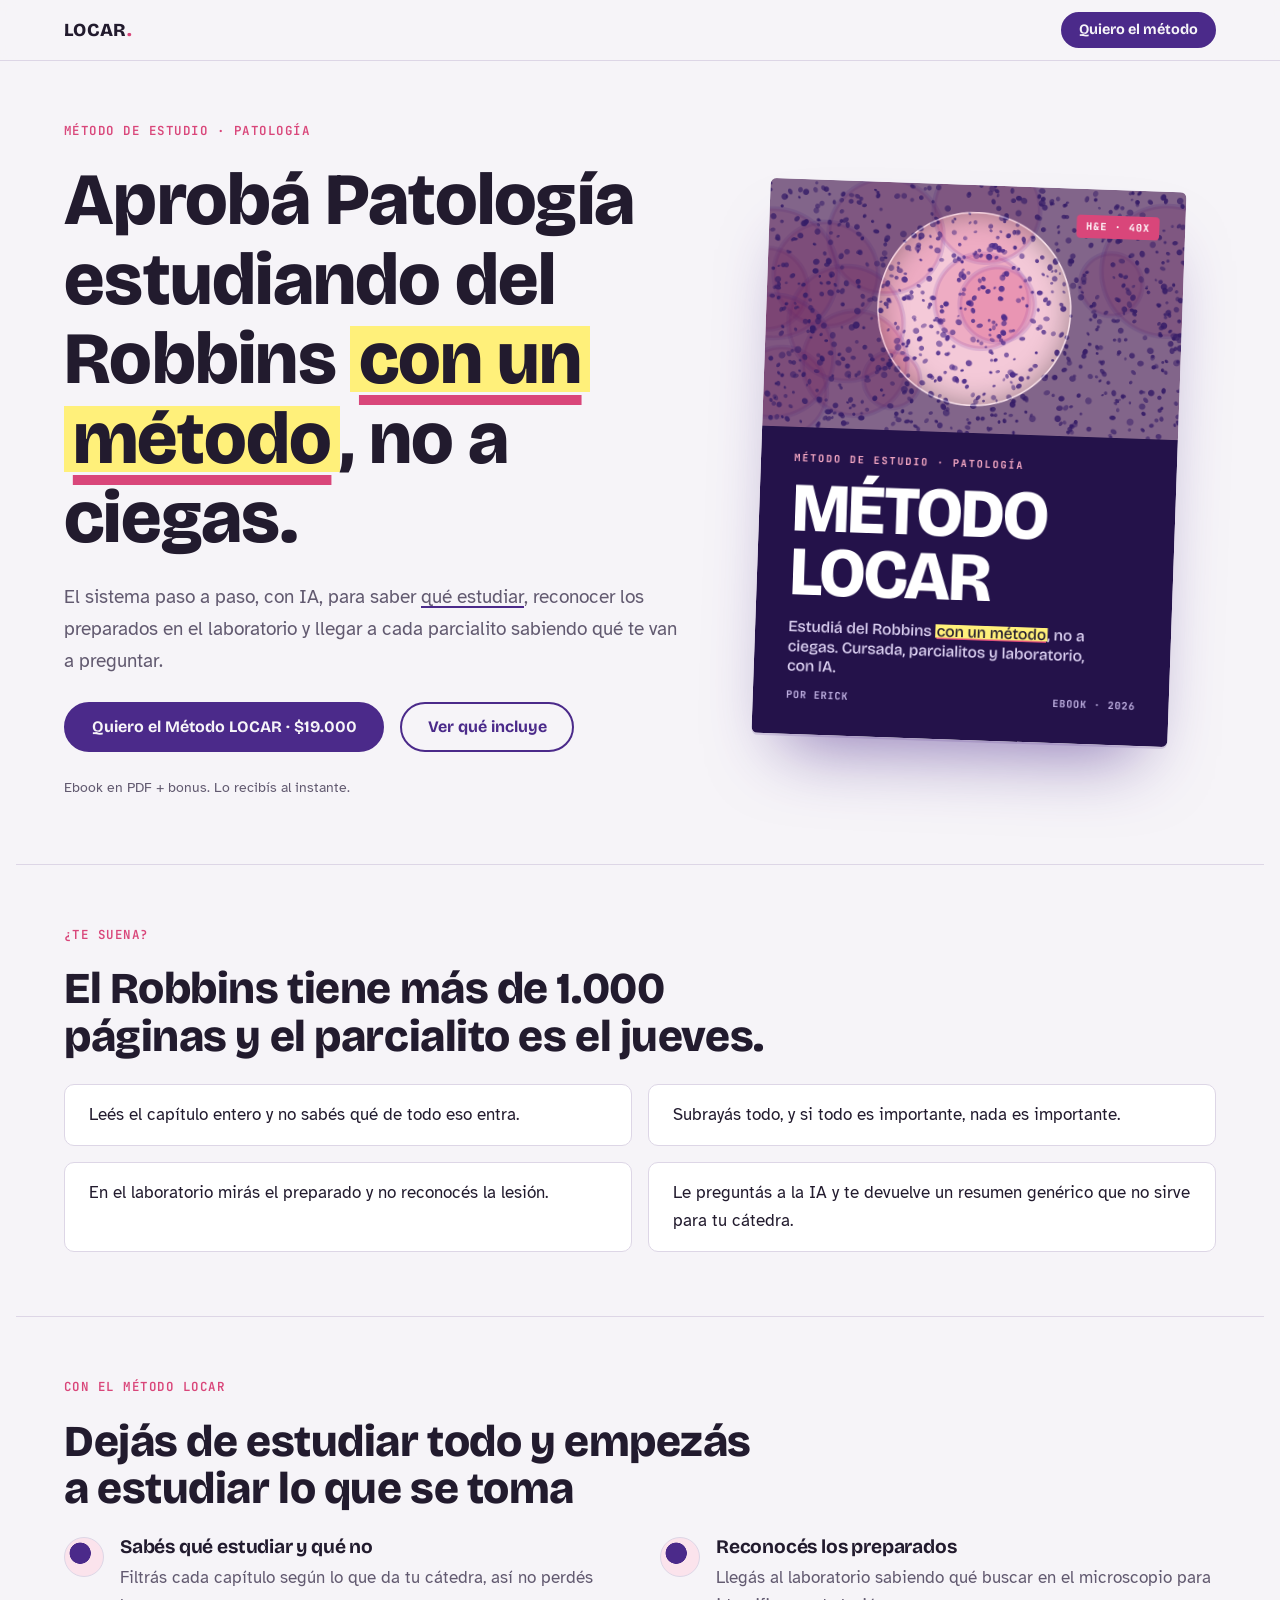
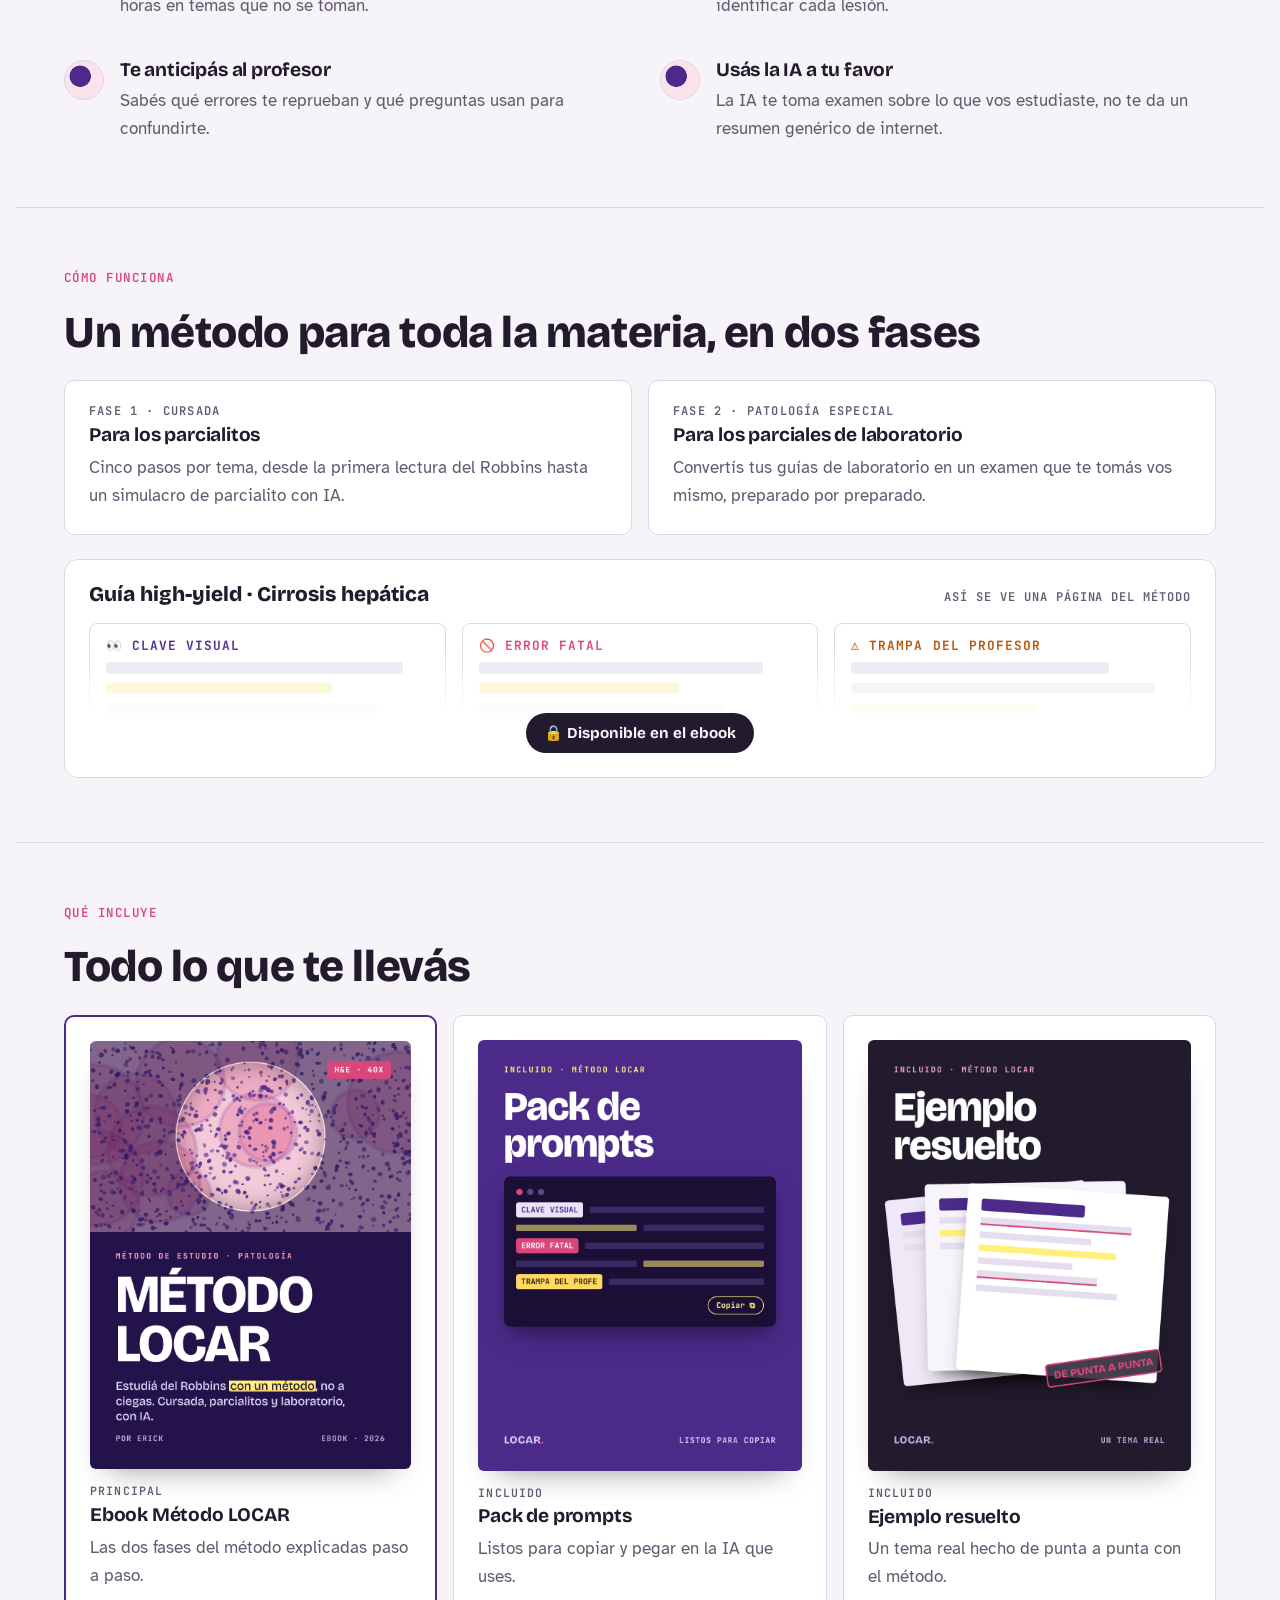
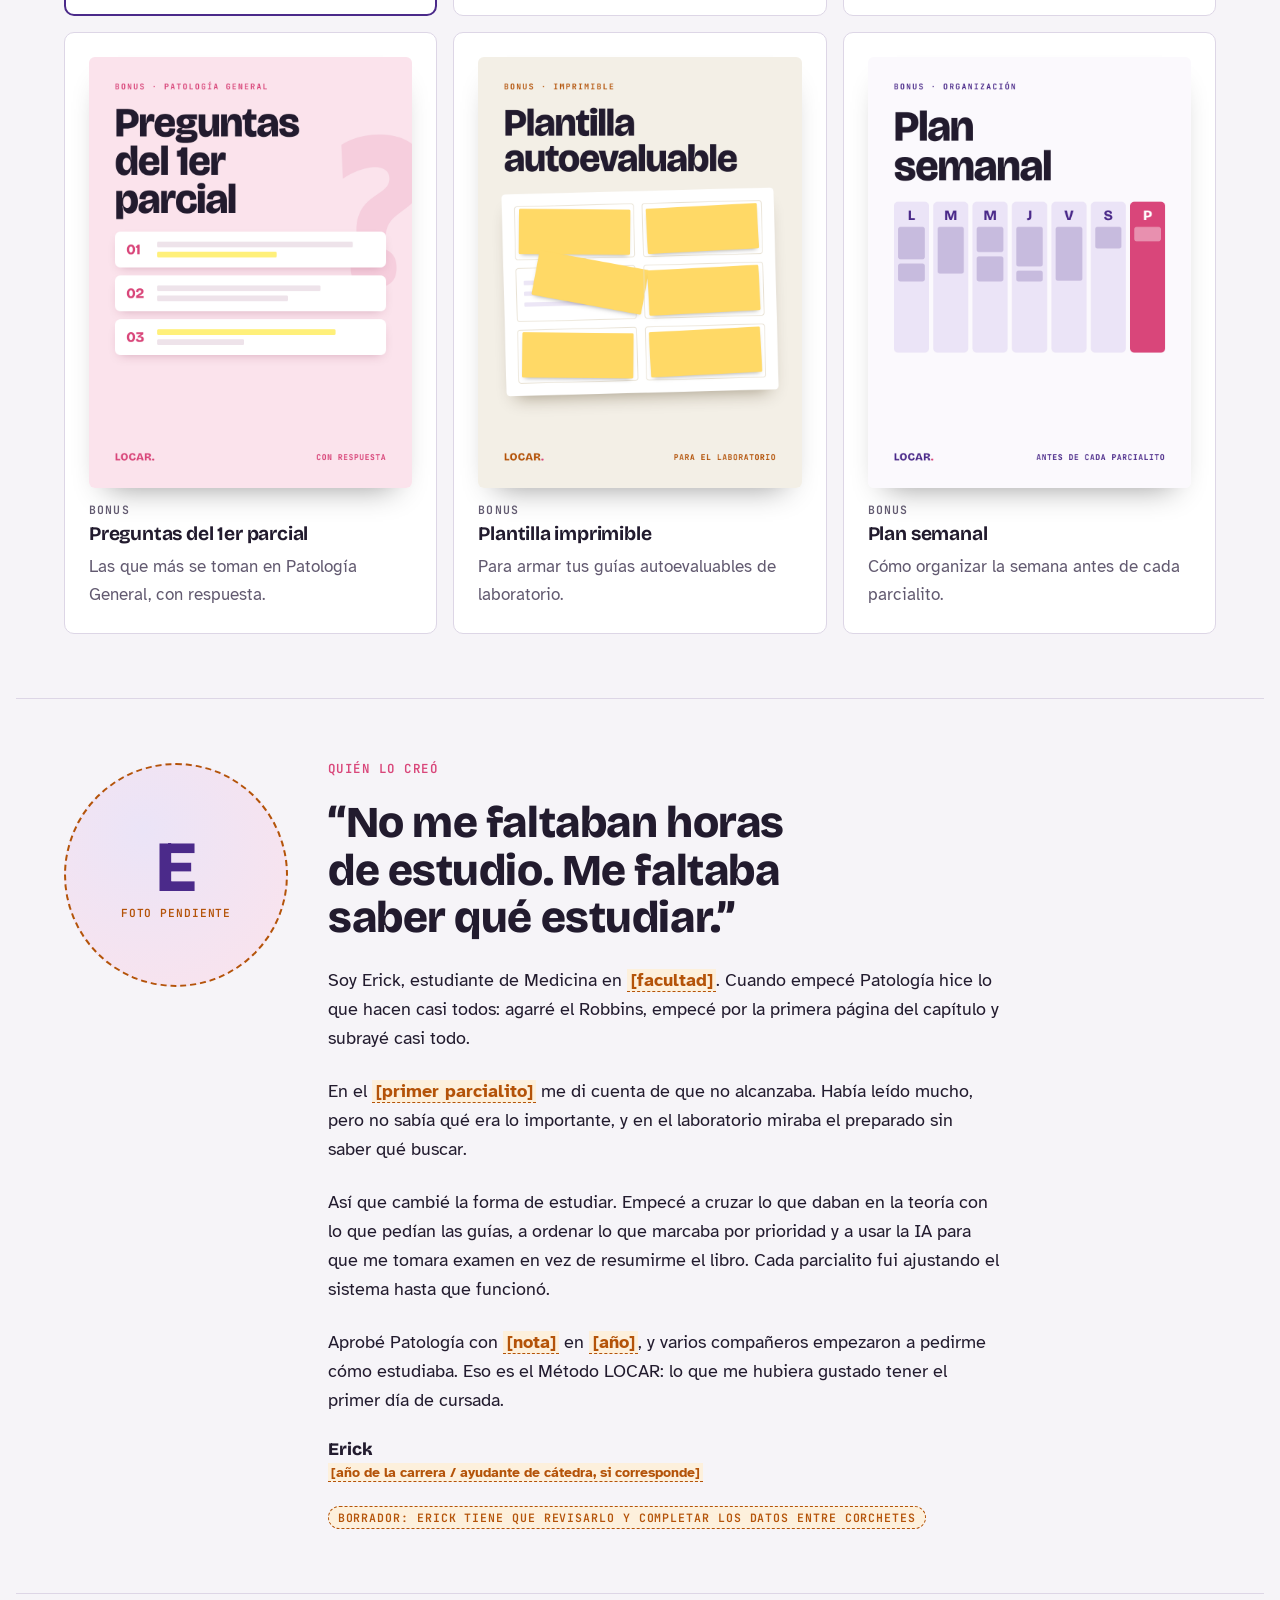
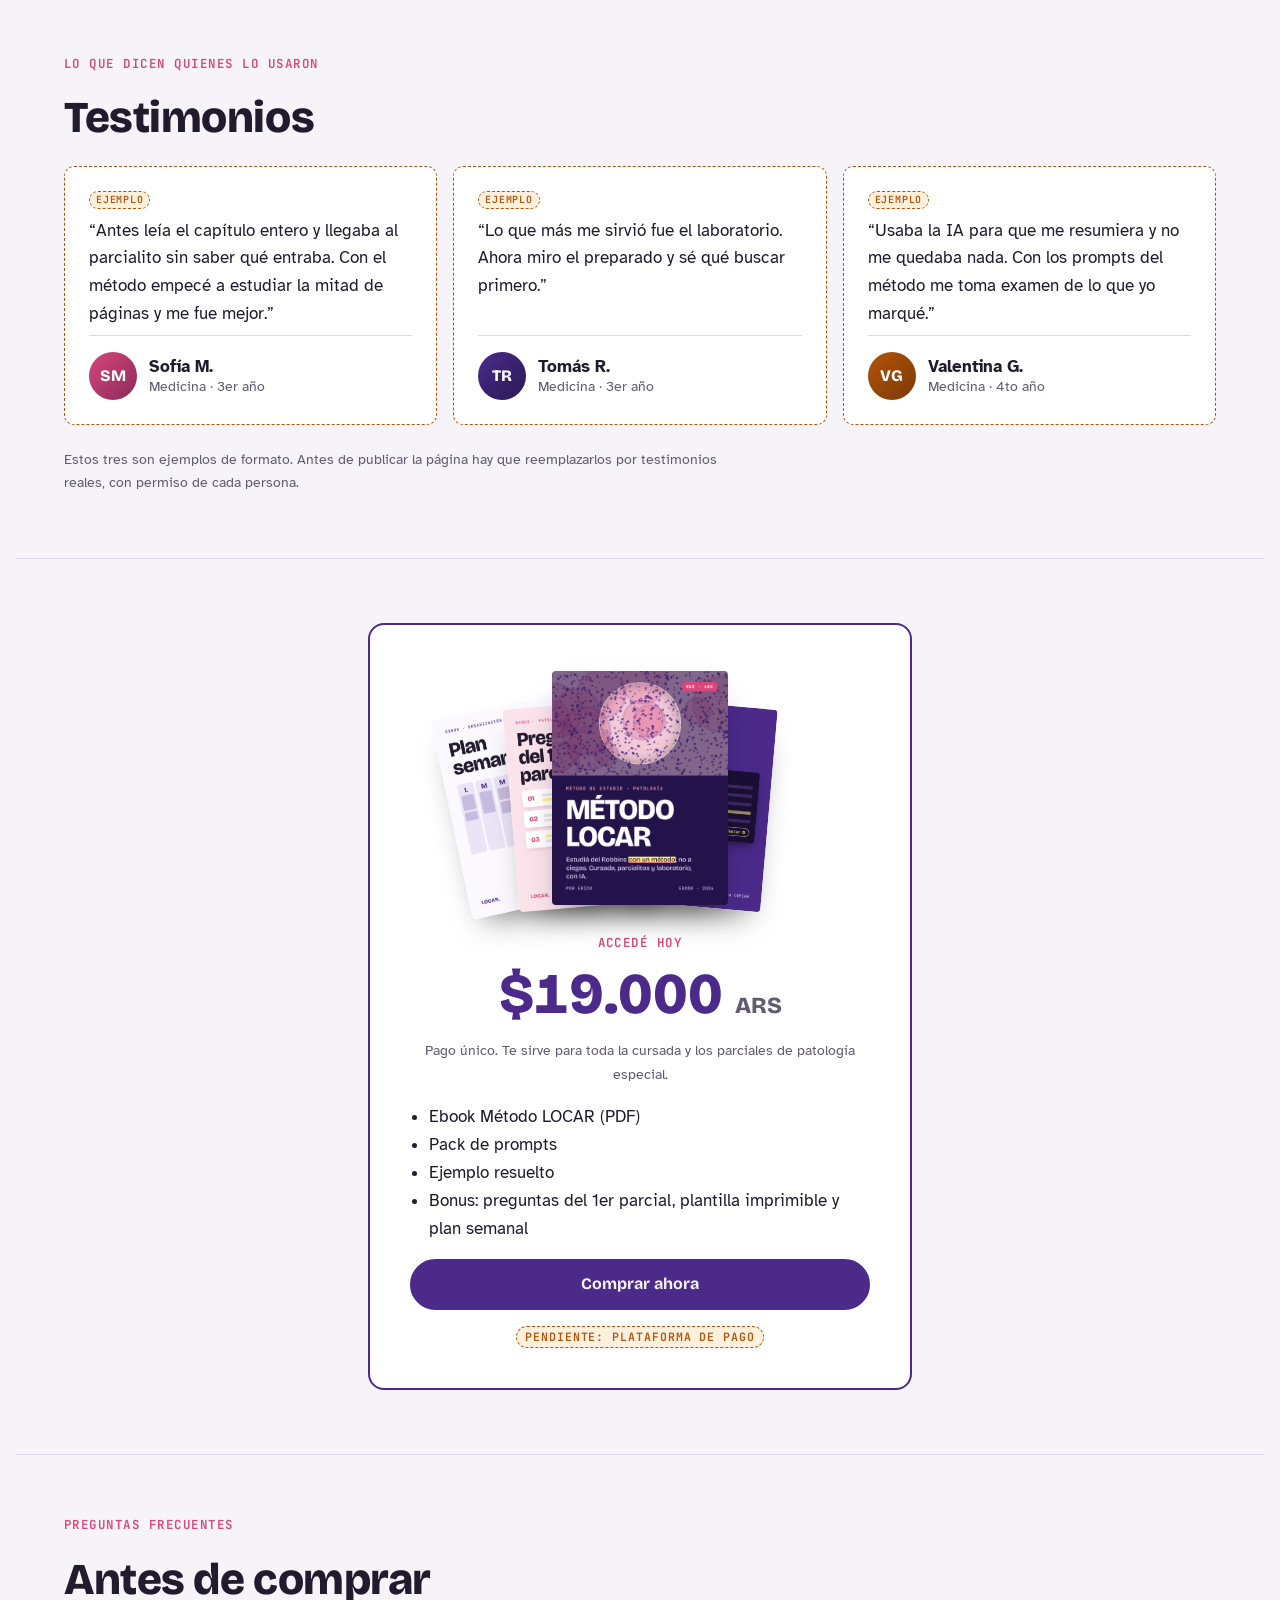
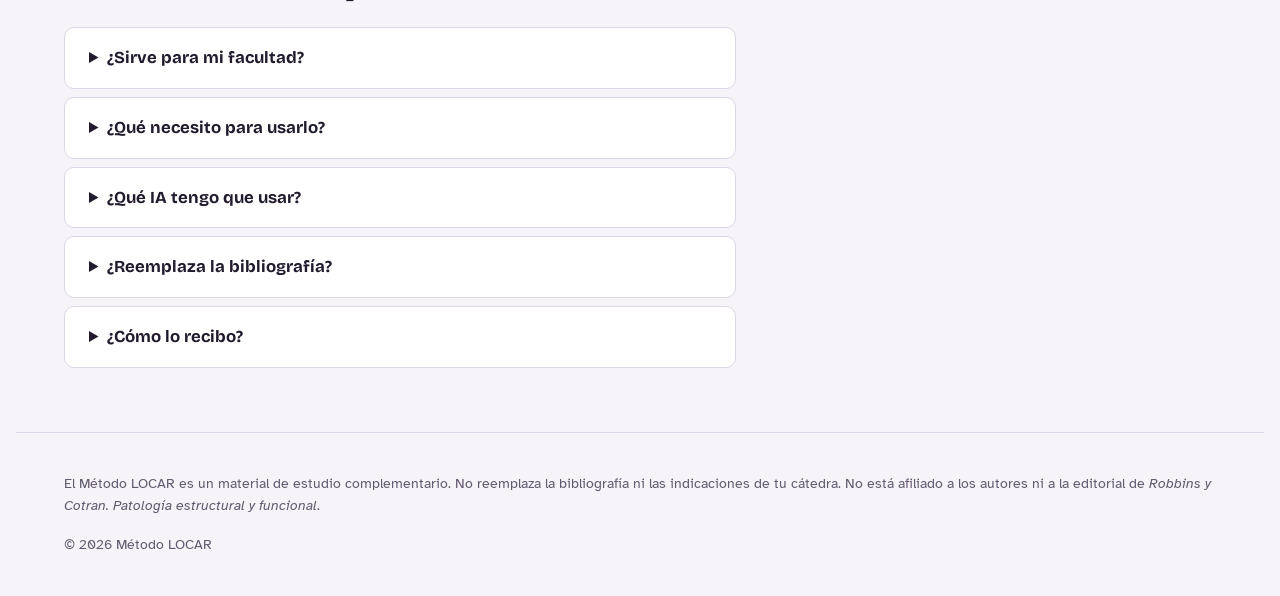
==== landing-portadas-claude.html @ cfbc5316 "Versión B de la landing con las portadas generadas en HTML Co-Authored-By: Claude Opus 5.5 <noreply@" ====
<!doctype html>
<html lang="es">
<head>
<meta charset="utf-8">
<meta name="viewport" content="width=device-width, initial-scale=1, viewport-fit=cover">
<title>Método LOCAR · Versión B</title>
<meta name="description" content="Método de estudio para Patología con el Robbins y la IA: sabé qué estudiar, reconocé los preparados y llegá al parcialito habiéndote evaluado.">
<link rel="preconnect" href="https://fonts.googleapis.com">
<link rel="preconnect" href="https://fonts.gstatic.com" crossorigin>
<link rel="stylesheet" href="https://fonts.googleapis.com/css2?family=Bricolage+Grotesque:opsz,wght@12..96,500;12..96,700;12..96,800&family=Atkinson+Hyperlegible:ital,wght@0,400;0,700;1,400&family=JetBrains+Mono:wght@400;600&display=swap">
<style>
/* Layout: landing de venta en una columna, con un "preparado" como portada y una vista previa bloqueada del contenido. */
:root {
  --bg: #f6f4f8;          /* vidrio del portaobjetos */
  --surface: #ffffff;
  --ink: #221b2e;
  --muted: #625a70;
  --line: #ddd6e6;
  --hema: #4b2a8a;        /* hematoxilina: acento principal */
  --hema-soft: #ebe4f7;
  --eosin: #d9467a;       /* eosina: alertas y etiquetas */
  --eosin-soft: #fbe3ec;
  --mark: #fff07a;        /* resaltador */
  --mark-ink: #221b2e;
  --skel: #e7e1ee;
  --pending: #b45309;
  --pending-soft: #fdf0dc;

  --f-display: "Bricolage Grotesque", "Segoe UI", system-ui, sans-serif;
  --f-body: "Atkinson Hyperlegible", "Segoe UI", system-ui, sans-serif;
  --f-mono: "JetBrains Mono", ui-monospace, "SFMono-Regular", Menlo, monospace;

  --s-1: .5rem; --s-2: 1rem; --s-3: 1.5rem; --s-4: 2.5rem; --s-5: 4rem;
  --r: 10px;
  --w: 72rem;
  --read: 42rem;
}
@media (prefers-color-scheme: dark) {
  :root:not([data-theme="light"]) {
    --bg: #15111c; --surface: #1e1828; --ink: #efeaf6; --muted: #aaa1b8; --line: #352c44;
    --hema: #b9a0f0; --hema-soft: #2b2140; --eosin: #f17aa3; --eosin-soft: #3a1c2a;
    --mark: #e8d64a; --mark-ink: #1a1522; --skel: #2f2740;
    --pending: #f5b056; --pending-soft: #33240f;
    color-scheme: dark;
  }
}
:root[data-theme="dark"] {
  --bg: #15111c; --surface: #1e1828; --ink: #efeaf6; --muted: #aaa1b8; --line: #352c44;
  --hema: #b9a0f0; --hema-soft: #2b2140; --eosin: #f17aa3; --eosin-soft: #3a1c2a;
  --mark: #e8d64a; --mark-ink: #1a1522; --skel: #2f2740;
  --pending: #f5b056; --pending-soft: #33240f;
  color-scheme: dark;
}

* { box-sizing: border-box; }
html { scroll-behavior: smooth; }
@media (prefers-reduced-motion: reduce) { html { scroll-behavior: auto; } *, *::before, *::after { transition: none !important; } }
body {
  margin: 0; background: var(--bg); color: var(--ink);
  font: 400 1.0625rem/1.65 var(--f-body);
  padding-inline: 16px;
}
img { max-width: 100%; }
a { color: var(--hema); }
:focus-visible { outline: 3px solid var(--eosin); outline-offset: 3px; border-radius: 4px; }
.wrap { max-width: var(--w); margin-inline: auto; }
.read { max-width: var(--read); }

h1, h2, h3 { font-family: var(--f-display); line-height: 1.08; text-wrap: balance; margin: 0; letter-spacing: -.01em; }
h1 { font-size: clamp(2.4rem, 6.5vw, 4.6rem); font-weight: 800; }
h2 { font-size: clamp(1.8rem, 4vw, 2.75rem); font-weight: 800; }
h3 { font-size: 1.2rem; font-weight: 700; }
p { margin: 0; }
.eyebrow { font: 600 .78rem/1 var(--f-mono); text-transform: uppercase; letter-spacing: .12em; color: var(--eosin); }
.lead { font-size: 1.2rem; color: var(--muted); }
.stack { display: flex; flex-direction: column; gap: var(--s-2); }
.stack-lg { display: flex; flex-direction: column; gap: var(--s-3); }

/* Resaltador y subrayado: el gesto del método, usado solo en titulares */
.sub { text-decoration: underline; text-decoration-color: var(--hema); text-decoration-thickness: .12em; text-underline-offset: .18em; }
.max { background: linear-gradient(transparent 12%, var(--mark) 12%, var(--mark) 88%, transparent 88%); color: var(--mark-ink); padding-inline: .12em; text-decoration: underline; text-decoration-color: var(--eosin); text-decoration-thickness: .14em; text-underline-offset: .16em; box-decoration-break: clone; -webkit-box-decoration-break: clone; }

/* Pendientes: lo que todavía hay que definir */
.pend { display: inline-flex; align-items: center; gap: .4em; font: 600 .72rem/1.2 var(--f-mono); text-transform: uppercase; letter-spacing: .08em; color: var(--pending); background: var(--pending-soft); border: 1px dashed var(--pending); border-radius: 999px; padding: .3em .75em; align-self: flex-start; }
.pend-box { border: 2px dashed var(--pending); background: var(--pending-soft); border-radius: var(--r); padding: var(--s-3); }

/* Nav */
.nav { position: sticky; top: env(safe-area-inset-top, 0px); z-index: 10; background: color-mix(in srgb, var(--bg) 88%, transparent); backdrop-filter: blur(8px); border-bottom: 1px solid var(--line); margin-inline: -16px; padding: .75rem 16px; }
.nav .wrap { display: flex; align-items: center; justify-content: space-between; gap: var(--s-2); }
.brand { font: 800 1.15rem/1 var(--f-display); text-decoration: none; color: var(--ink); letter-spacing: .02em; }
.brand span { color: var(--eosin); }
.btn { display: inline-flex; align-items: center; justify-content: center; gap: .5em; font: 700 1rem/1 var(--f-display); text-decoration: none; border-radius: 999px; padding: .95em 1.6em; border: 2px solid var(--hema); background: var(--hema); color: var(--bg); cursor: pointer; transition: transform .15s ease; }
.btn:hover { transform: translateY(-2px); }
.btn.ghost { background: transparent; color: var(--hema); }
.btn.sm { padding: .6em 1.1em; font-size: .9rem; }

section { padding-block: var(--s-5); }
section + section { border-top: 1px solid var(--line); }

/* Hero */
.hero-grid { display: grid; grid-template-columns: 1.25fr 1fr; gap: var(--s-4); align-items: center; }
.hero-grid > * { min-width: 0; }
.ctas { display: flex; flex-wrap: wrap; gap: var(--s-2); align-items: center; }
.note { font-size: .9rem; color: var(--muted); }

/* Dolor */
.pains { display: grid; grid-template-columns: repeat(2, 1fr); gap: var(--s-2); padding: 0; margin: 0; }
.pains li { list-style: none; background: var(--surface); border: 1px solid var(--line); border-radius: var(--r); padding: var(--s-2) var(--s-3); }

/* Resultados */
.wins { display: grid; grid-template-columns: repeat(2, 1fr); gap: var(--s-4) var(--s-4); padding: 0; margin: 0; }
.wins li { list-style: none; display: grid; grid-template-columns: 2.5rem 1fr; gap: var(--s-2); }
.wins li > div { min-width: 0; display: flex; flex-direction: column; gap: .4rem; }
.wins .dot { width: 2.5rem; height: 2.5rem; border-radius: 50%; background: radial-gradient(circle at 40% 40%, var(--hema) 0 32%, var(--eosin-soft) 34%); border: 1px solid var(--line); }
.wins p { color: var(--muted); }

/* Fases */
.phases { display: grid; grid-template-columns: 1fr 1fr; gap: var(--s-2); }
.phase { background: var(--surface); border: 1px solid var(--line); border-radius: var(--r); padding: var(--s-3); display: flex; flex-direction: column; gap: var(--s-1); min-width: 0; }
.phase .k { font: 600 .75rem/1 var(--f-mono); text-transform: uppercase; letter-spacing: .1em; color: var(--muted); }
.phase p { color: var(--muted); }

/* Vista previa bloqueada */
.preview { position: relative; background: var(--surface); border: 1px solid var(--line); border-radius: 14px; padding: var(--s-3); display: grid; gap: var(--s-2); overflow: hidden; }
.preview-head { display: flex; justify-content: space-between; align-items: baseline; gap: var(--s-2); flex-wrap: wrap; }
.preview-head b { font: 800 1.3rem/1.1 var(--f-display); }
.preview-head small { font: 600 .75rem/1 var(--f-mono); color: var(--muted); text-transform: uppercase; letter-spacing: .08em; }
.cols { display: grid; grid-template-columns: repeat(3, 1fr); gap: var(--s-2); }
.col { border: 1px solid var(--line); border-radius: 8px; padding: var(--s-2); display: flex; flex-direction: column; gap: .6rem; min-width: 0; }
.col .ico { font: 700 .8rem/1 var(--f-mono); text-transform: uppercase; letter-spacing: .08em; }
.col.v .ico { color: var(--hema); }
.col.f .ico { color: var(--eosin); }
.col.t .ico { color: var(--pending); }
.bar { height: .7rem; border-radius: 4px; background: var(--skel); }
.bar.hl { background: color-mix(in srgb, var(--mark) 70%, var(--skel)); }
.lock { position: absolute; inset: auto 0 0 0; height: 62%; background: linear-gradient(transparent, var(--surface) 55%); display: flex; align-items: flex-end; justify-content: center; padding: var(--s-3); }
.lock span { font: 700 .95rem/1.2 var(--f-display); background: var(--ink); color: var(--bg); border-radius: 999px; padding: .7em 1.2em; }

/* Incluye */
.incl { display: grid; grid-template-columns: repeat(3, 1fr); gap: var(--s-2); padding: 0; margin: 0; }
.incl li { list-style: none; background: var(--surface); border: 1px solid var(--line); border-radius: var(--r); padding: var(--s-3); display: flex; flex-direction: column; gap: var(--s-1); }
.incl .tipo { font: 600 .72rem/1 var(--f-mono); text-transform: uppercase; letter-spacing: .1em; color: var(--muted); }
.incl .core { border: 2px solid var(--hema); }
.incl p { color: var(--muted); }

/* Portadas */
.hero-cover { width: 100%; max-width: 26rem; height: auto; justify-self: center; border-radius: 6px; box-shadow: 0 40px 70px -30px color-mix(in srgb, var(--hema) 60%, transparent), 0 2px 0 var(--line); transform: rotate(2deg); }
.thumb { width: 100%; height: auto; aspect-ratio: 3 / 4; object-fit: cover; object-position: top; object-fit: cover; border-radius: 6px; box-shadow: 0 16px 30px -18px rgba(0,0,0,.45); margin-bottom: var(--s-1); }
.bundle { position: relative; height: 15rem; max-width: 100%; margin-bottom: var(--s-2); }
.bundle img { position: absolute; left: 50%; bottom: 0; width: 9.5rem; height: auto; aspect-ratio: 3 / 4; object-fit: cover; object-position: top; border-radius: 4px; box-shadow: 0 18px 30px -14px rgba(0,0,0,.5); }
.bundle img:nth-child(1) { transform: translateX(-125%) rotate(-12deg); }
.bundle img:nth-child(2) { transform: translateX(-85%) rotate(-5deg); }
.bundle img:nth-child(3) { transform: translateX(-15%) rotate(5deg); }
.bundle img:nth-child(4) { transform: translateX(-50%) rotate(0deg); width: 11rem; z-index: 1; }

/* Historia del autor */
.story { display: grid; grid-template-columns: 14rem 1fr; gap: var(--s-4); align-items: start; }
.story > * { min-width: 0; }
.avatar { aspect-ratio: 1; max-width: 100%; border-radius: 50%; background: radial-gradient(circle at 35% 30%, var(--hema-soft), var(--eosin-soft)); border: 2px dashed var(--pending); display: flex; flex-direction: column; align-items: center; justify-content: center; gap: .3rem; }
.avatar span { font: 800 4.5rem/1 var(--f-display); color: var(--hema); }
.avatar small { font: 600 .7rem/1 var(--f-mono); text-transform: uppercase; letter-spacing: .08em; color: var(--pending); }
.story p { font-size: 1.1rem; }
.sign { font: 800 1.4rem/1.2 var(--f-display); display: flex; flex-direction: column; gap: .2rem; }
.sign small { font: 400 .9rem/1.3 var(--f-body); color: var(--muted); }
.fill { background: var(--pending-soft); color: var(--pending); border-bottom: 1px dashed var(--pending); padding-inline: .2em; font-weight: 700; }
.quotes { display: grid; grid-template-columns: repeat(3, 1fr); gap: var(--s-2); }
.quote { margin: 0; }
.quote blockquote { margin: 0; font-size: 1.05rem; }
.quote figcaption { display: flex; align-items: center; gap: .75rem; margin-top: auto; padding-top: var(--s-2); border-top: 1px solid var(--line); }
.quote figcaption > span:last-child { display: flex; flex-direction: column; line-height: 1.3; }
.quote figcaption small { color: var(--muted); }
.av { flex: none; width: 3rem; height: 3rem; border-radius: 50%; display: grid; place-items: center; font: 800 1rem/1 var(--f-display); color: #fff; letter-spacing: .03em; }
.av-a { background: linear-gradient(135deg, #d9467a, #8a2a5c); }
.av-b { background: linear-gradient(135deg, #4b2a8a, #2a1a55); }
.av-c { background: linear-gradient(135deg, #b45309, #7a3a08); }
.quotes .pend { font-size: .62rem; padding: .2em .6em; }

/* Precio */
.duo { display: grid; grid-template-columns: 1fr 1fr; gap: var(--s-4); align-items: start; }
.duo > * { min-width: 0; }
.quote { background: var(--surface); border: 1px dashed var(--pending); border-radius: var(--r); padding: var(--s-3); display: flex; flex-direction: column; gap: var(--s-1); }
.quote p { font-style: italic; }
.quote small { color: var(--muted); }
.price { overflow: hidden; background: var(--surface); border: 2px solid var(--hema); border-radius: 16px; padding: var(--s-4); display: grid; gap: var(--s-2); max-width: 34rem; margin-inline: auto; text-align: center; }
.price .amt { font: 800 clamp(2.6rem, 8vw, 3.6rem)/1 var(--f-display); color: var(--hema); font-variant-numeric: tabular-nums; }
.price .amt small { font-size: .4em; color: var(--muted); }
.price ul { text-align: left; margin: 0; padding-left: 1.2rem; }
.price .pend { justify-self: center; align-self: center; }

details { background: var(--surface); border: 1px solid var(--line); border-radius: var(--r); padding: var(--s-2) var(--s-3); }
details + details { margin-top: var(--s-1); }
summary { cursor: pointer; font-weight: 700; font-family: var(--f-display); font-size: 1.05rem; }
details[open] summary { margin-bottom: var(--s-1); }

.disclaimer { font-size: .85rem; color: var(--muted); }
footer { padding-block: var(--s-4); color: var(--muted); font-size: .85rem; border-top: 1px solid var(--line); }

@media (max-width: 860px) {
  .hero-grid, .duo, .phases { grid-template-columns: 1fr; }
  .hero-cover { max-width: 20rem; }
  .incl, .cols, .quotes { grid-template-columns: 1fr; }
  .story { grid-template-columns: 1fr; }
  .avatar { width: 9rem; }
}
@media (max-width: 560px) {
  .pains, .wins { grid-template-columns: 1fr; }
  .nav .btn { display: none; }
  .bundle { height: 11rem; }
  .bundle img { width: 6.5rem; }
  .bundle img:nth-child(4) { width: 7.5rem; }
}
</style>
</head>
<body>

<nav class="nav" aria-label="Principal">
  <div class="wrap">
    <a class="brand" href="#top">LOCAR<span>.</span></a>
    <a class="btn sm" href="#comprar">Quiero el método</a>
  </div>
</nav>

<main id="top">

<!-- HERO -->
<section>
  <div class="wrap hero-grid">
    <div class="stack-lg">
      <span class="eyebrow">Método de estudio · Patología</span>
      <h1>Aprobá Patología estudiando del Robbins <span class="max">con un método</span>, no a ciegas.</h1>
      <p class="lead">El sistema paso a paso, con IA, para saber <span class="sub">qué estudiar</span>, reconocer los preparados en el laboratorio y llegar a cada parcialito sabiendo qué te van a preguntar.</p>
      <div class="ctas">
        <a class="btn" href="#comprar">Quiero el Método LOCAR · $19.000</a>
        <a class="btn ghost" href="#incluye">Ver qué incluye</a>
      </div>
      <p class="note">Ebook en PDF + bonus. Lo recibís al instante.</p>
    </div>
    <img class="hero-cover" src="assets/img/ebook.png" width="900" height="1200" alt="Portada del ebook Método LOCAR">
  </div>
</section>

<!-- DOLOR -->
<section>
  <div class="wrap stack-lg">
    <span class="eyebrow">¿Te suena?</span>
    <h2>El Robbins tiene más de 1.000 páginas y el parcialito es el jueves.</h2>
    <ul class="pains">
      <li>Leés el capítulo entero y no sabés qué de todo eso entra.</li>
      <li>Subrayás todo, y si todo es importante, nada es importante.</li>
      <li>En el laboratorio mirás el preparado y no reconocés la lesión.</li>
      <li>Le preguntás a la IA y te devuelve un resumen genérico que no sirve para tu cátedra.</li>
    </ul>
  </div>
</section>

<!-- RESULTADOS -->
<section>
  <div class="wrap stack-lg">
    <span class="eyebrow">Con el Método LOCAR</span>
    <h2>Dejás de estudiar todo y empezás a estudiar lo que se toma</h2>
    <ul class="wins">
      <li><span class="dot" aria-hidden="true"></span><div><h3>Sabés qué estudiar y qué no</h3><p>Filtrás cada capítulo según lo que da tu cátedra, así no perdés horas en temas que no se toman.</p></div></li>
      <li><span class="dot" aria-hidden="true"></span><div><h3>Reconocés los preparados</h3><p>Llegás al laboratorio sabiendo qué buscar en el microscopio para identificar cada lesión.</p></div></li>
      <li><span class="dot" aria-hidden="true"></span><div><h3>Te anticipás al profesor</h3><p>Sabés qué errores te reprueban y qué preguntas usan para confundirte.</p></div></li>
      <li><span class="dot" aria-hidden="true"></span><div><h3>Usás la IA a tu favor</h3><p>La IA te toma examen sobre lo que vos estudiaste, no te da un resumen genérico de internet.</p></div></li>
    </ul>
  </div>
</section>

<!-- CÓMO FUNCIONA (alto nivel) -->
<section id="metodo">
  <div class="wrap stack-lg">
    <span class="eyebrow">Cómo funciona</span>
    <h2>Un método para toda la materia, en dos fases</h2>
    <div class="phases">
      <div class="phase">
        <span class="k">Fase 1 · Cursada</span>
        <h3>Para los parcialitos</h3>
        <p>Cinco pasos por tema, desde la primera lectura del Robbins hasta un simulacro de parcialito con IA.</p>
      </div>
      <div class="phase">
        <span class="k">Fase 2 · Patología especial</span>
        <h3>Para los parciales de laboratorio</h3>
        <p>Convertís tus guías de laboratorio en un examen que te tomás vos mismo, preparado por preparado.</p>
      </div>
    </div>

    <div class="preview" aria-label="Vista previa del contenido del ebook">
      <div class="preview-head">
        <b>Guía high-yield · Cirrosis hepática</b>
        <small>Así se ve una página del método</small>
      </div>
      <div class="cols">
        <div class="col v"><span class="ico">👀 Clave visual</span><div class="bar" style="width:92%"></div><div class="bar hl" style="width:70%"></div><div class="bar" style="width:84%"></div><div class="bar" style="width:55%"></div></div>
        <div class="col f"><span class="ico">🚫 Error fatal</span><div class="bar" style="width:88%"></div><div class="bar hl" style="width:62%"></div><div class="bar" style="width:76%"></div></div>
        <div class="col t"><span class="ico">⚠️ Trampa del profesor</span><div class="bar" style="width:80%"></div><div class="bar" style="width:94%"></div><div class="bar hl" style="width:58%"></div></div>
      </div>
      <div class="lock"><span>🔒 Disponible en el ebook</span></div>
    </div>
  </div>
</section>

<!-- QUÉ INCLUYE -->
<section id="incluye">
  <div class="wrap stack-lg">
    <span class="eyebrow">Qué incluye</span>
    <h2>Todo lo que te llevás</h2>
    <ul class="incl">
      <li class="core"><img class="thumb" src="assets/img/ebook.png" width="900" height="1200" alt="Portada: Ebook Método LOCAR" loading="lazy"><span class="tipo">Principal</span><h3>Ebook Método LOCAR</h3><p>Las dos fases del método explicadas paso a paso.</p></li>
      <li><img class="thumb" src="assets/img/prompts.png" width="900" height="1200" alt="Portada: Pack de prompts" loading="lazy"><span class="tipo">Incluido</span><h3>Pack de prompts</h3><p>Listos para copiar y pegar en la IA que uses.</p></li>
      <li><img class="thumb" src="assets/img/ejemplo.png" width="900" height="1200" alt="Portada: Ejemplo resuelto" loading="lazy"><span class="tipo">Incluido</span><h3>Ejemplo resuelto</h3><p>Un tema real hecho de punta a punta con el método.</p></li>
      <li><img class="thumb" src="assets/img/preguntas.png" width="900" height="1200" alt="Portada: Preguntas del 1er parcial" loading="lazy"><span class="tipo">Bonus</span><h3>Preguntas del 1er parcial</h3><p>Las que más se toman en Patología General, con respuesta.</p></li>
      <li><img class="thumb" src="assets/img/plantilla.png" width="900" height="1200" alt="Portada: Plantilla imprimible" loading="lazy"><span class="tipo">Bonus</span><h3>Plantilla imprimible</h3><p>Para armar tus guías autoevaluables de laboratorio.</p></li>
      <li><img class="thumb" src="assets/img/plan.png" width="900" height="1200" alt="Portada: Plan semanal" loading="lazy"><span class="tipo">Bonus</span><h3>Plan semanal</h3><p>Cómo organizar la semana antes de cada parcialito.</p></li>
    </ul>
  </div>
</section>

<!-- HISTORIA DE ERICK -->
<section id="autor">
  <div class="wrap story">
    <div class="avatar" aria-label="Foto de Erick (pendiente)"><span>E</span><small>Foto pendiente</small></div>
    <div class="stack-lg read">
      <span class="eyebrow">Quién lo creó</span>
      <h2>“No me faltaban horas de estudio. Me faltaba saber qué estudiar.”</h2>
      <p>Soy Erick, estudiante de Medicina en <span class="fill">[facultad]</span>. Cuando empecé Patología hice lo que hacen casi todos: agarré el Robbins, empecé por la primera página del capítulo y subrayé casi todo.</p>
      <p>En el <span class="fill">[primer parcialito]</span> me di cuenta de que no alcanzaba. Había leído mucho, pero no sabía qué era lo importante, y en el laboratorio miraba el preparado sin saber qué buscar.</p>
      <p>Así que cambié la forma de estudiar. Empecé a cruzar lo que daban en la teoría con lo que pedían las guías, a ordenar lo que marcaba por prioridad y a usar la IA para que me tomara examen en vez de resumirme el libro. Cada parcialito fui ajustando el sistema hasta que funcionó.</p>
      <p>Aprobé Patología con <span class="fill">[nota]</span> en <span class="fill">[año]</span>, y varios compañeros empezaron a pedirme cómo estudiaba. Eso es el Método LOCAR: lo que me hubiera gustado tener el primer día de cursada.</p>
      <p class="sign">Erick <small><span class="fill">[año de la carrera / ayudante de cátedra, si corresponde]</span></small></p>
      <span class="pend">Borrador: Erick tiene que revisarlo y completar los datos entre corchetes</span>
    </div>
  </div>
</section>

<!-- TESTIMONIOS -->
<section id="testimonios">
  <div class="wrap stack-lg">
    <span class="eyebrow">Lo que dicen quienes lo usaron</span>
    <h2>Testimonios</h2>
    <div class="quotes">
      <figure class="quote">
        <span class="pend">Ejemplo</span>
        <blockquote>“Antes leía el capítulo entero y llegaba al parcialito sin saber qué entraba. Con el método empecé a estudiar la mitad de páginas y me fue mejor.”</blockquote>
        <figcaption><span class="av av-a" aria-hidden="true">SM</span><span><b>Sofía M.</b><small>Medicina · 3er año</small></span></figcaption>
      </figure>
      <figure class="quote">
        <span class="pend">Ejemplo</span>
        <blockquote>“Lo que más me sirvió fue el laboratorio. Ahora miro el preparado y sé qué buscar primero.”</blockquote>
        <figcaption><span class="av av-b" aria-hidden="true">TR</span><span><b>Tomás R.</b><small>Medicina · 3er año</small></span></figcaption>
      </figure>
      <figure class="quote">
        <span class="pend">Ejemplo</span>
        <blockquote>“Usaba la IA para que me resumiera y no me quedaba nada. Con los prompts del método me toma examen de lo que yo marqué.”</blockquote>
        <figcaption><span class="av av-c" aria-hidden="true">VG</span><span><b>Valentina G.</b><small>Medicina · 4to año</small></span></figcaption>
      </figure>
    </div>
    <p class="disclaimer read">Estos tres son ejemplos de formato. Antes de publicar la página hay que reemplazarlos por testimonios reales, con permiso de cada persona.</p>
  </div>
</section>

<!-- PRECIO -->
<section id="comprar">
  <div class="wrap">
    <div class="price">
      <div class="bundle" aria-hidden="true">
        <img src="assets/img/plan.png" alt=""><img src="assets/img/preguntas.png" alt=""><img src="assets/img/prompts.png" alt=""><img src="assets/img/ebook.png" alt="">
      </div>
      <span class="eyebrow">Accedé hoy</span>
      <div class="amt">$19.000 <small>ARS</small></div>
      <p class="note">Pago único. Te sirve para toda la cursada y los parciales de patología especial.</p>
      <ul>
        <li>Ebook Método LOCAR (PDF)</li>
        <li>Pack de prompts</li>
        <li>Ejemplo resuelto</li>
        <li>Bonus: preguntas del 1er parcial, plantilla imprimible y plan semanal</li>
      </ul>
      <a class="btn" href="#comprar">Comprar ahora</a>
      <span class="pend">Pendiente: plataforma de pago</span>
    </div>
  </div>
</section>

<!-- FAQ -->
<section id="faq">
  <div class="wrap stack-lg">
    <span class="eyebrow">Preguntas frecuentes</span>
    <h2>Antes de comprar</h2>
    <div class="read">
      <details><summary>¿Sirve para mi facultad?</summary><p>Sí, si tu cátedra usa el Robbins y guías de laboratorio. El método se adapta a lo que da tu teoría y tu guía.</p></details>
      <details><summary>¿Qué necesito para usarlo?</summary><p>El Robbins en papel o fotocopiado, las guías de laboratorio de tu cátedra y una IA de tu elección.</p></details>
      <details><summary>¿Qué IA tengo que usar?</summary><p>La que quieras. Funciona con ChatGPT, Gemini o Claude, incluso en las versiones gratuitas que aceptan fotos.</p></details>
      <details><summary>¿Reemplaza la bibliografía?</summary><p>No. Es un método para estudiar mejor la bibliografía de tu cátedra. No incluye ni reproduce contenido del Robbins.</p></details>
      <details><summary>¿Cómo lo recibo?</summary><p>Después del pago te llega un mail con el link de descarga.</p></details>
    </div>
  </div>
</section>

</main>

<footer>
  <div class="wrap stack">
    <p class="disclaimer">El Método LOCAR es un material de estudio complementario. No reemplaza la bibliografía ni las indicaciones de tu cátedra. No está afiliado a los autores ni a la editorial de <i>Robbins y Cotran. Patología estructural y funcional</i>.</p>
    <p>© 2026 Método LOCAR</p>
  </div>
</footer>

</body>
</html>
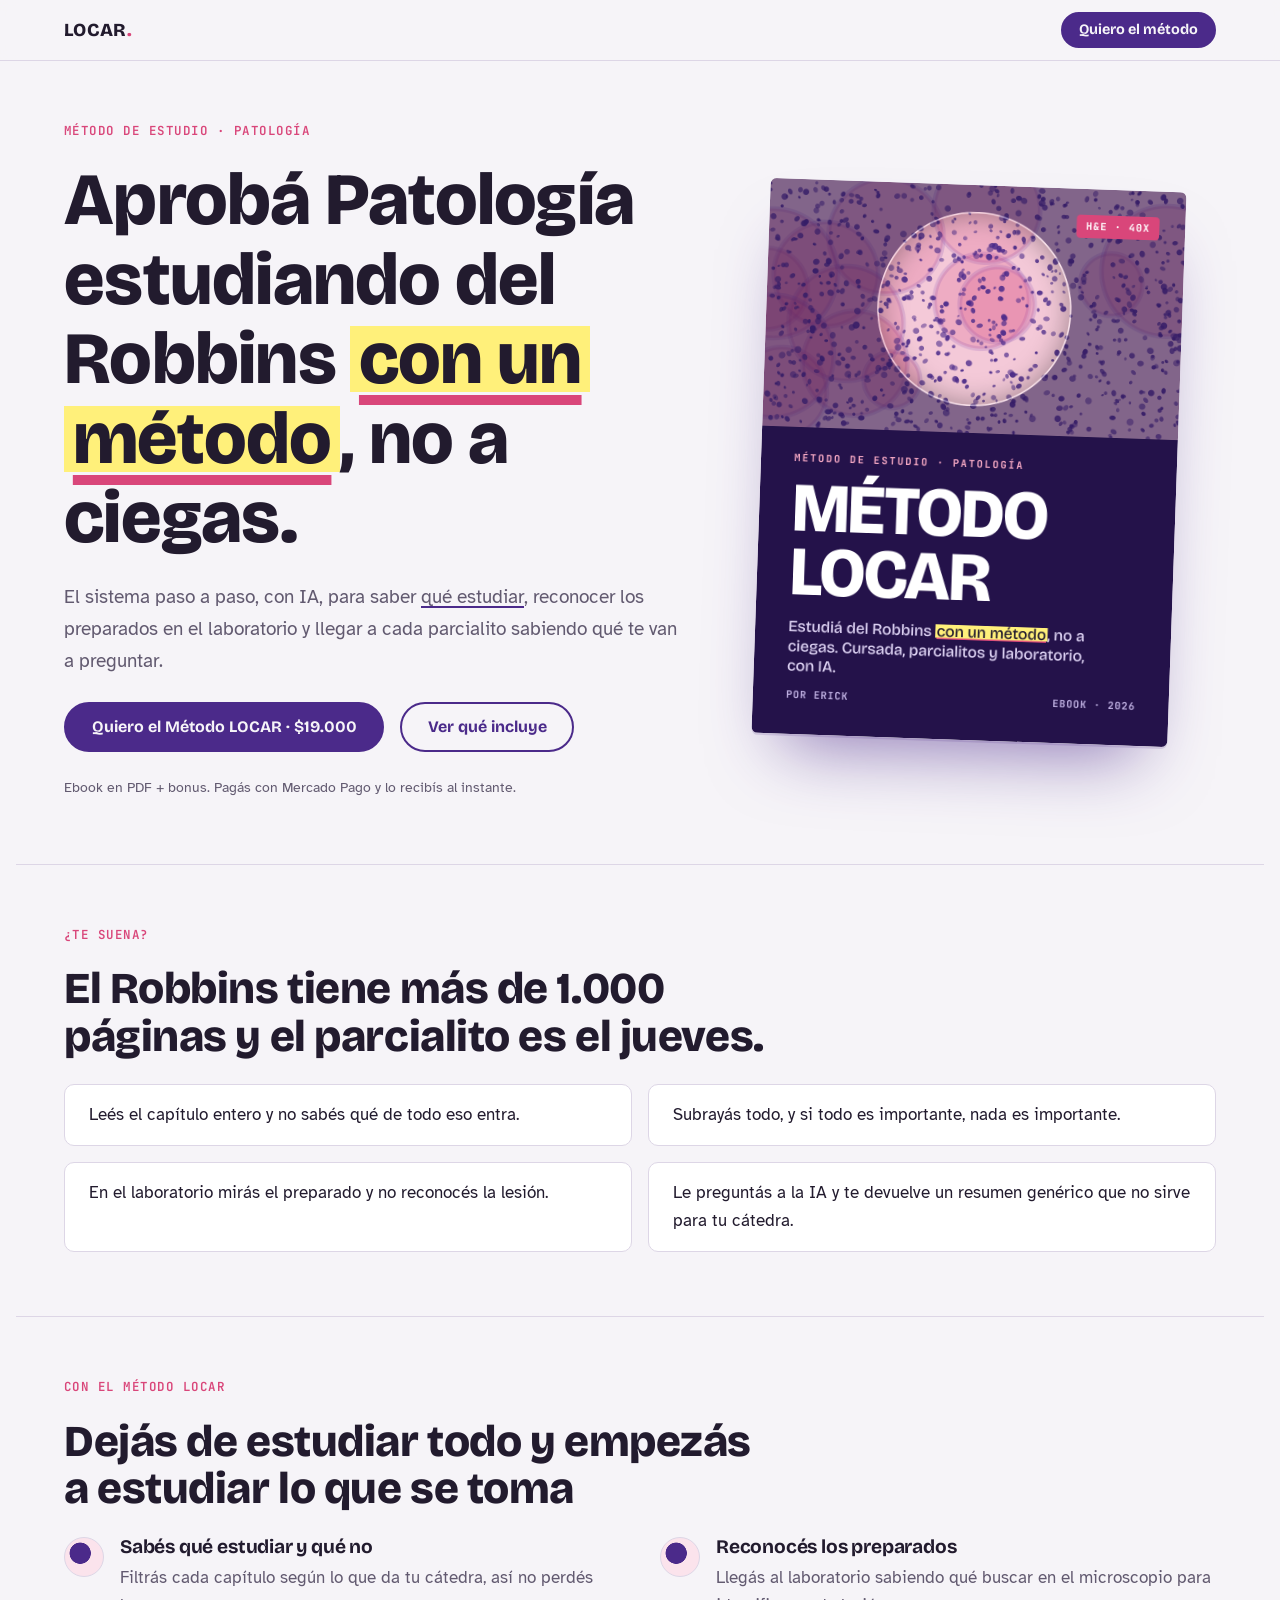
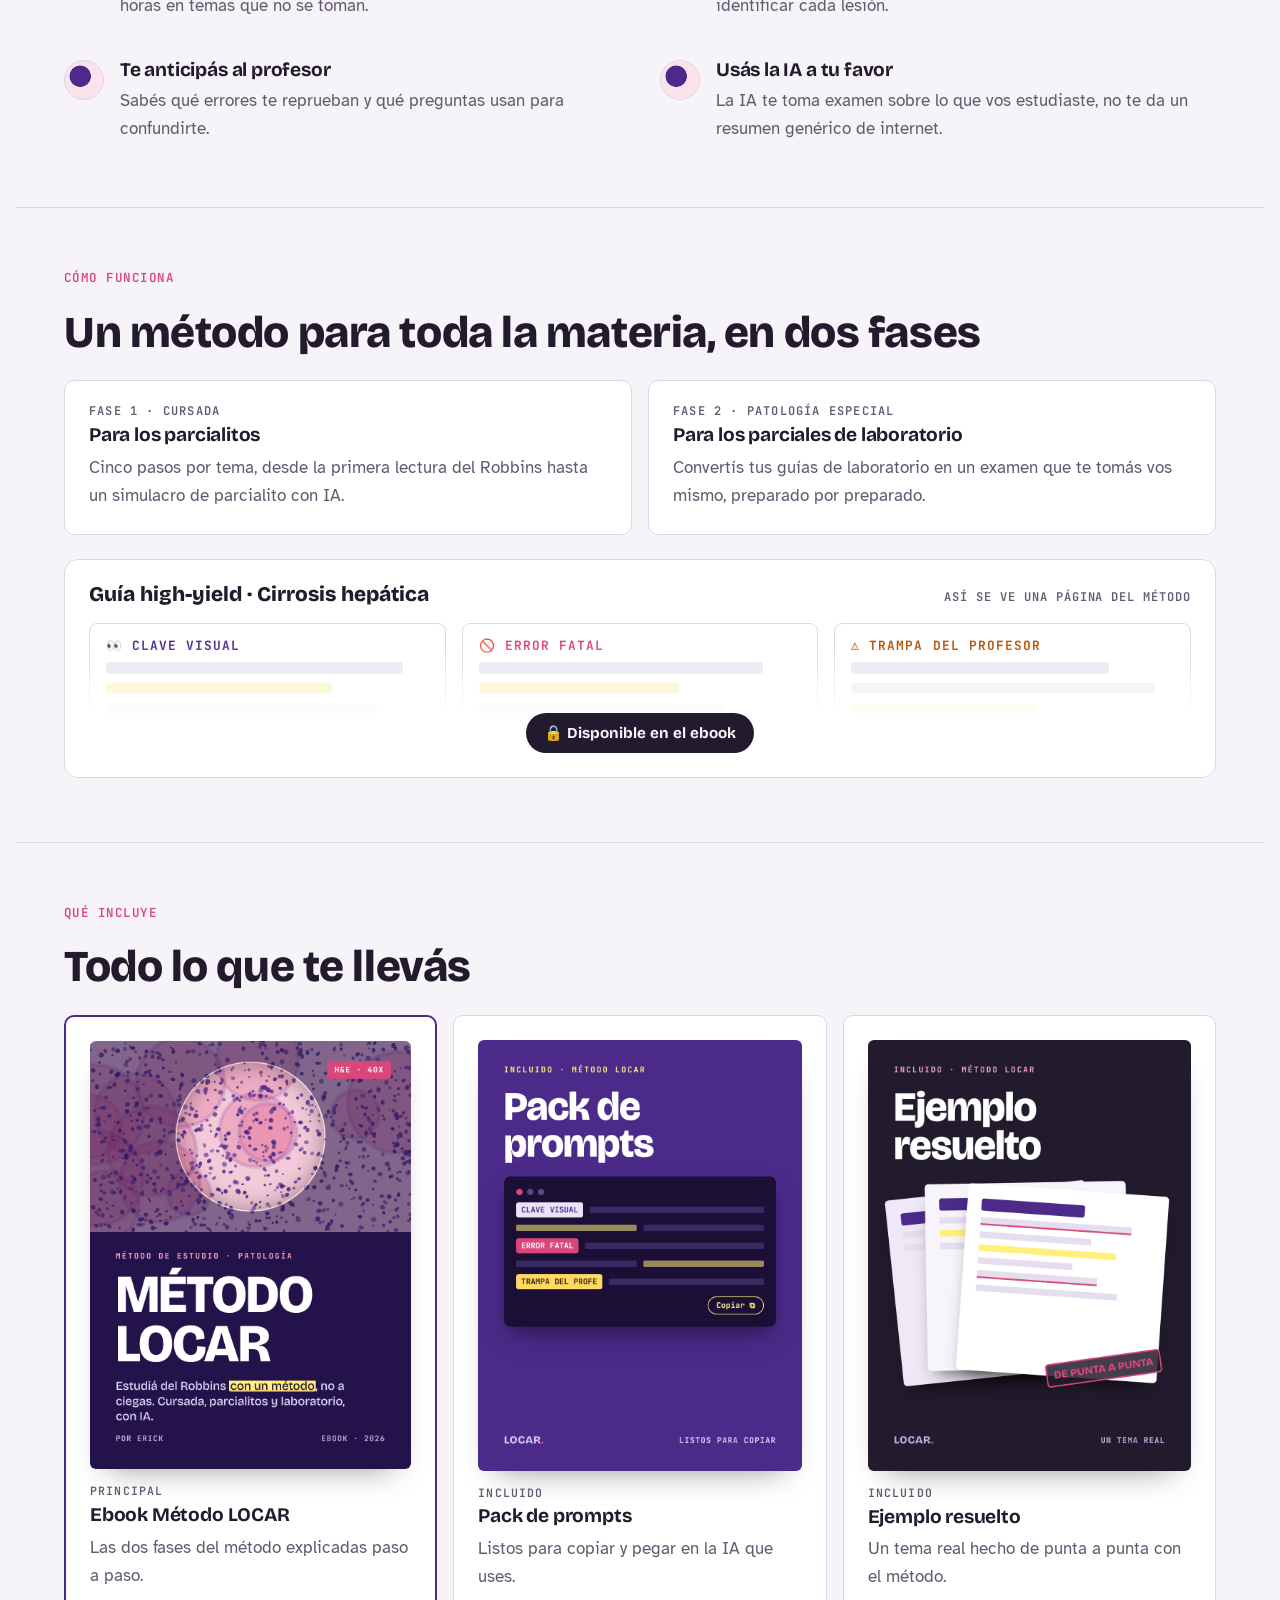
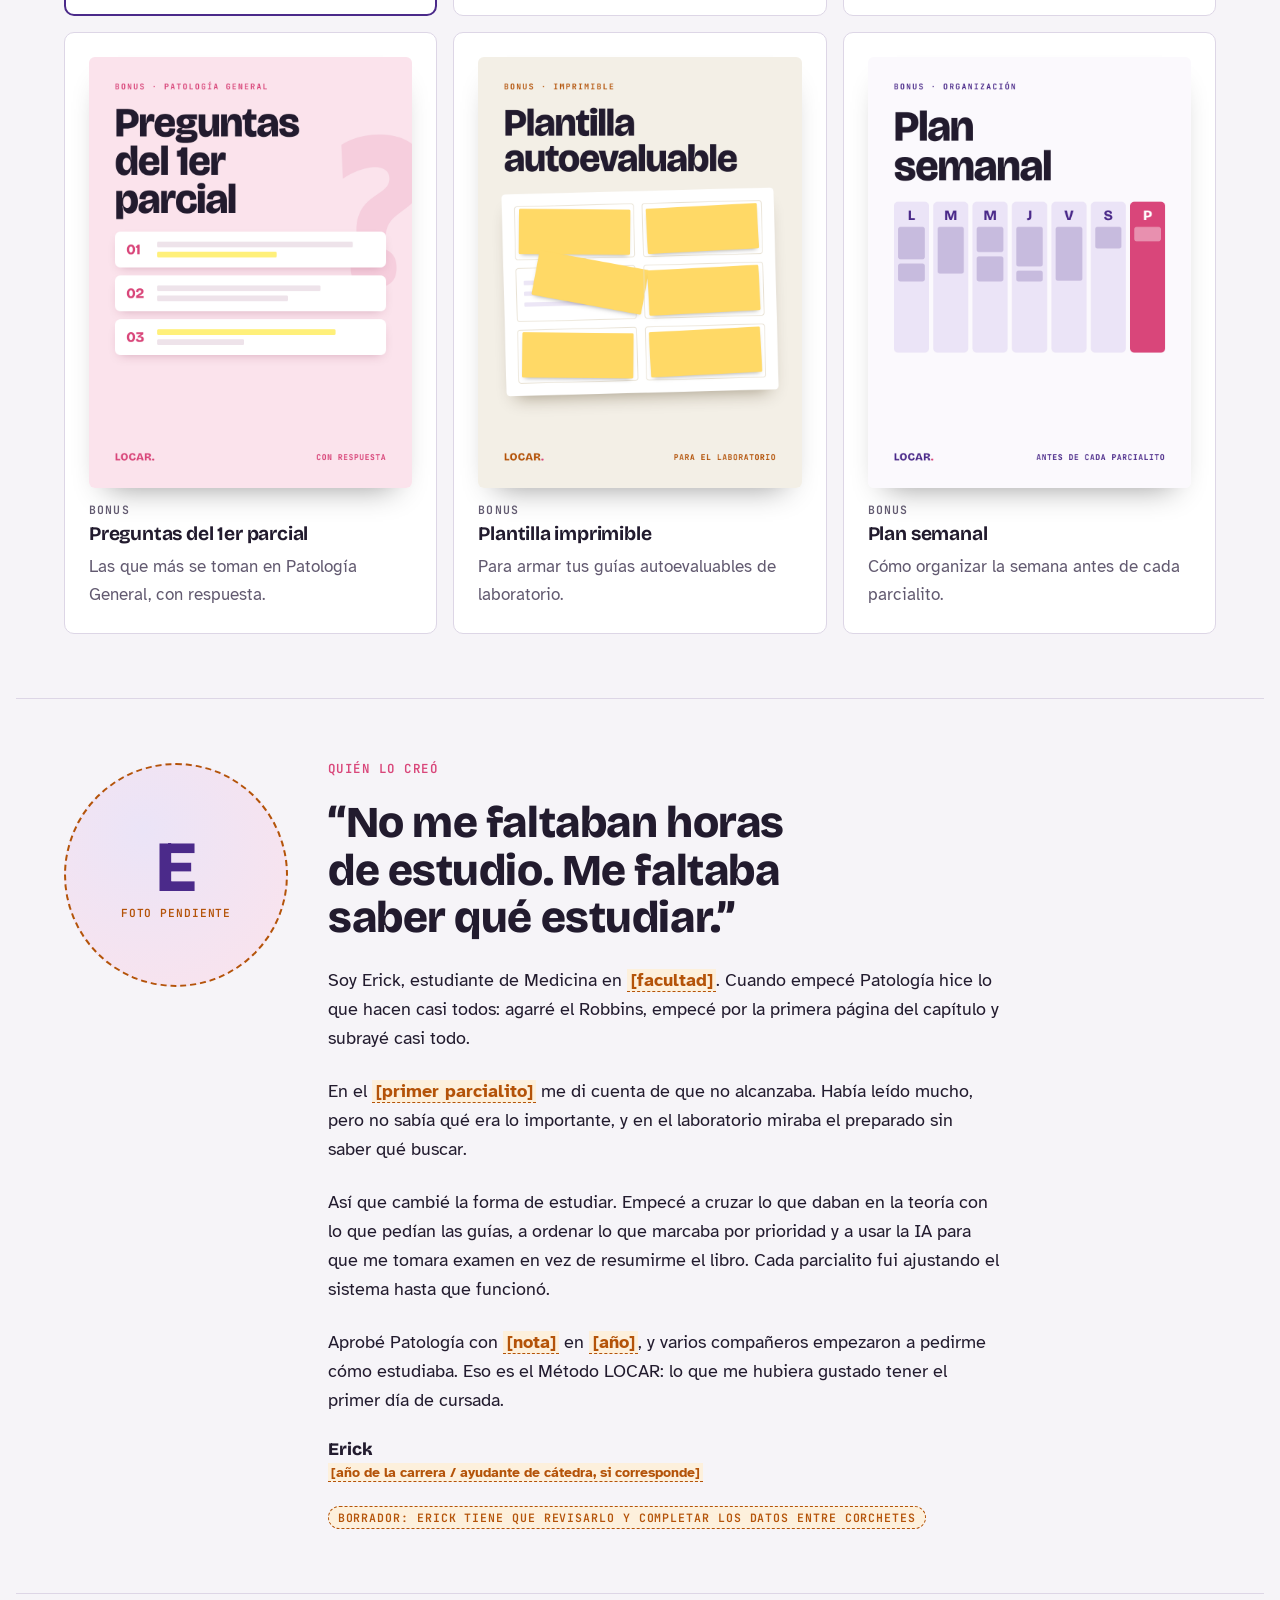
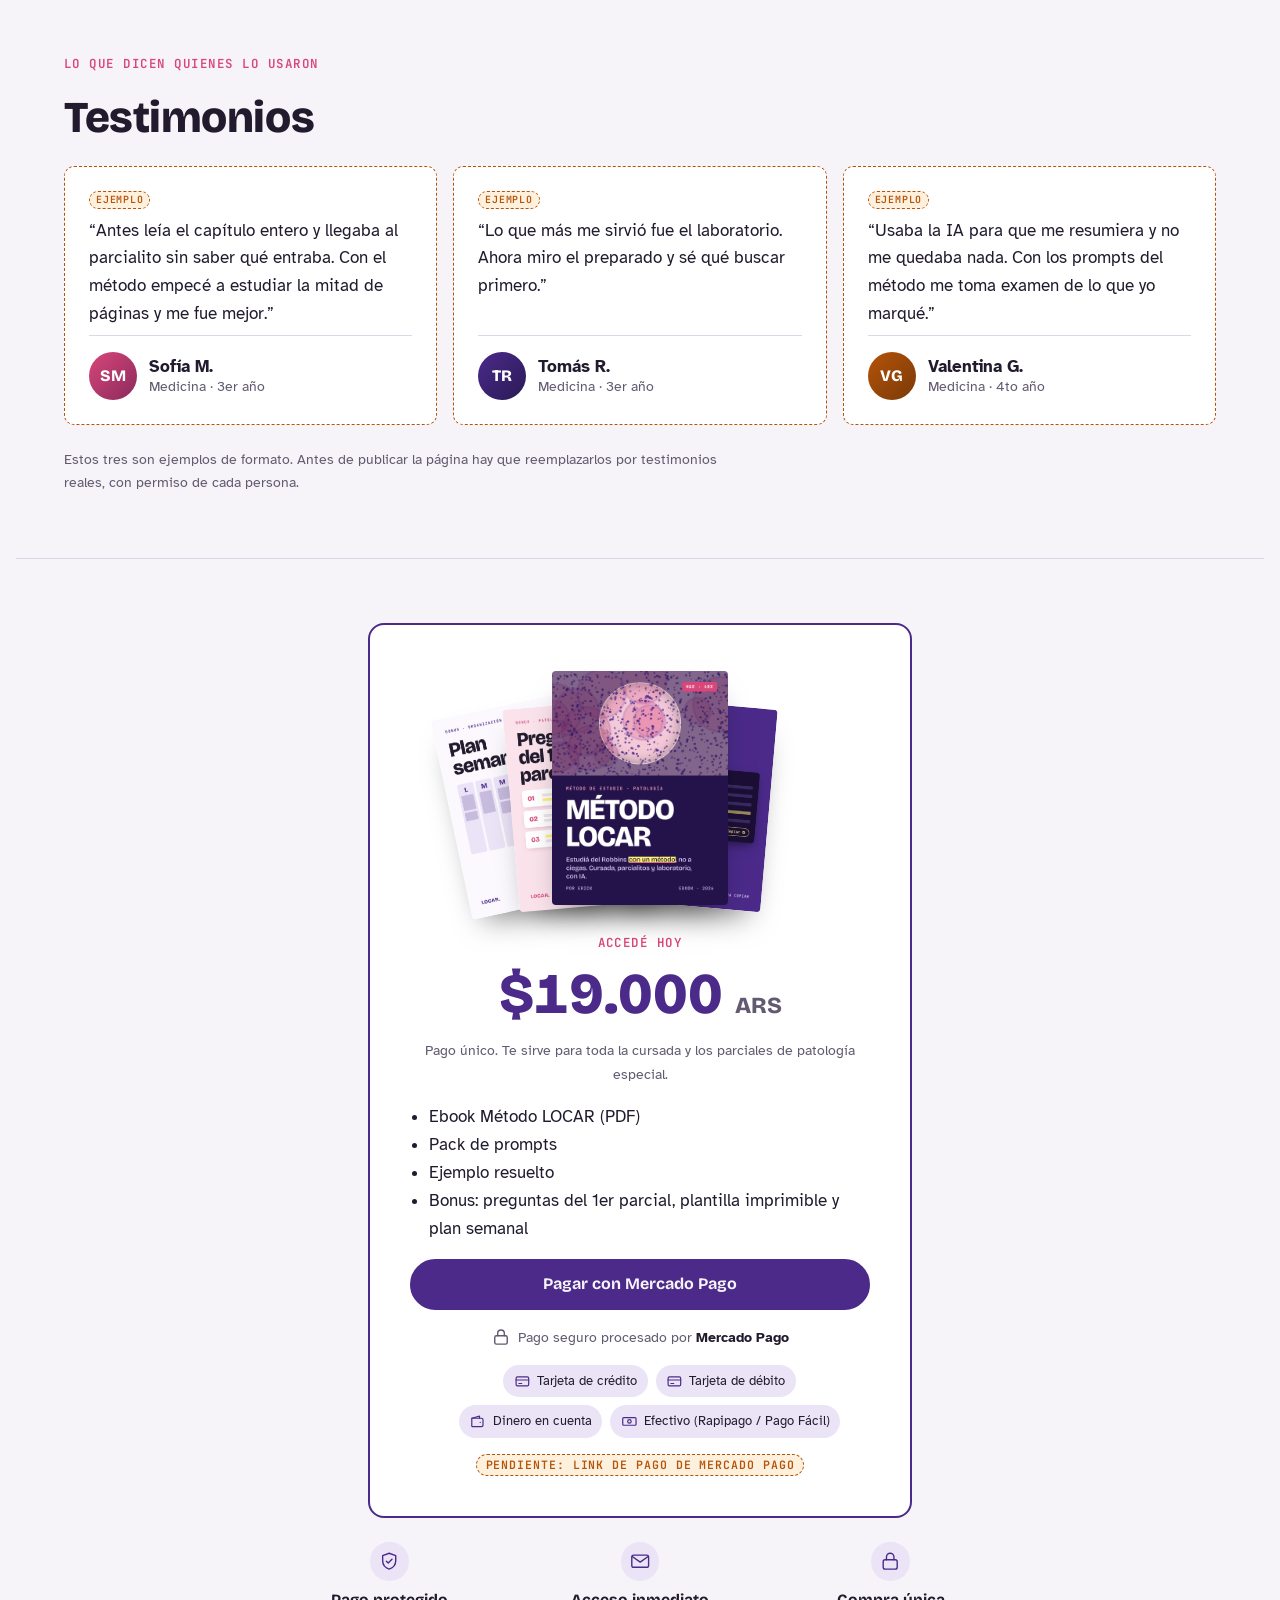
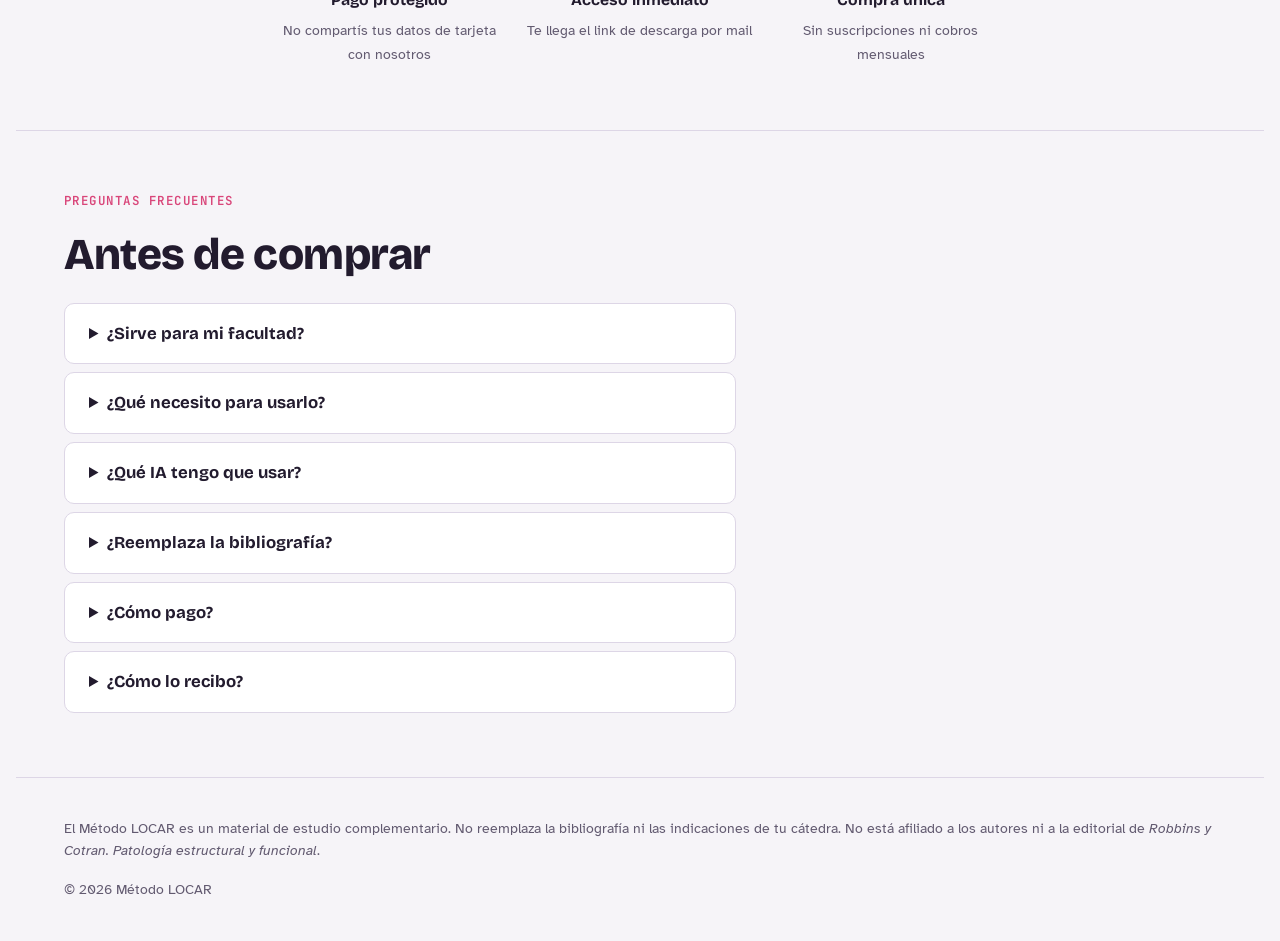
==== commit b35a9c67: "Mercado Pago como medio de pago e íconos de confianza en ambas landings Co-Authored-By: Claude Opus " ====
--- a/landing-portadas-claude.html
+++ b/landing-portadas-claude.html
@@ -153,6 +153,20 @@
 .bundle img:nth-child(3) { transform: translateX(-15%) rotate(5deg); }
 .bundle img:nth-child(4) { transform: translateX(-50%) rotate(0deg); width: 11rem; z-index: 1; }
 
+/* Pago y confianza */
+.mp-btn { display: flex; width: 100%; }
+.mp-note { display: flex; align-items: center; justify-content: center; gap: .45rem; font-size: .9rem; color: var(--muted); }
+.mp-note svg, .trust svg, .methods svg { width: 1.25rem; height: 1.25rem; fill: none; stroke: currentColor; stroke-width: 1.7; stroke-linecap: round; stroke-linejoin: round; flex: none; }
+.mp-note b { color: var(--ink); }
+.methods { display: flex; flex-wrap: wrap; justify-content: center; gap: .5rem; padding: 0; margin: 0; }
+.methods li { list-style: none; display: inline-flex; align-items: center; gap: .4rem; font-size: .82rem; color: var(--ink); background: var(--hema-soft); border-radius: 999px; padding: .4em .8em; }
+.methods li svg { color: var(--hema); width: 1.05rem; height: 1.05rem; }
+.trust { display: grid; grid-template-columns: repeat(3, 1fr); gap: var(--s-2); max-width: 46rem; margin: var(--s-3) auto 0; padding: 0; }
+.trust li { list-style: none; display: flex; flex-direction: column; align-items: center; text-align: center; gap: .4rem; font-size: .88rem; color: var(--muted); }
+.trust li svg { width: 2.4rem; height: 2.4rem; padding: .5rem; border-radius: 50%; background: var(--hema-soft); color: var(--hema); stroke-width: 1.5; }
+.trust b { color: var(--ink); font-family: var(--f-display); font-size: .98rem; }
+@media (max-width: 560px) { .trust { grid-template-columns: 1fr; } }
+
 /* Historia del autor */
 .story { display: grid; grid-template-columns: 14rem 1fr; gap: var(--s-4); align-items: start; }
 .story > * { min-width: 0; }
@@ -233,7 +247,7 @@
         <a class="btn" href="#comprar">Quiero el Método LOCAR · $19.000</a>
         <a class="btn ghost" href="#incluye">Ver qué incluye</a>
       </div>
-      <p class="note">Ebook en PDF + bonus. Lo recibís al instante.</p>
+      <p class="note">Ebook en PDF + bonus. Pagás con Mercado Pago y lo recibís al instante.</p>
     </div>
     <img class="hero-cover" src="assets/img/ebook.png" width="900" height="1200" alt="Portada del ebook Método LOCAR">
   </div>
@@ -375,9 +389,21 @@
         <li>Ejemplo resuelto</li>
         <li>Bonus: preguntas del 1er parcial, plantilla imprimible y plan semanal</li>
       </ul>
-      <a class="btn" href="#comprar">Comprar ahora</a>
-      <span class="pend">Pendiente: plataforma de pago</span>
-    </div>
+      <a class="btn mp-btn" href="#comprar" id="mp-checkout" data-mp-link="">Pagar con Mercado Pago</a>
+      <p class="mp-note"><svg viewBox="0 0 24 24" aria-hidden="true"><rect x="4.5" y="10.5" width="15" height="10" rx="2"/><path d="M8 10.5V7.5a4 4 0 0 1 8 0v3"/></svg><span>Pago seguro procesado por <b>Mercado Pago</b></span></p>
+      <ul class="methods" aria-label="Medios de pago">
+        <li><svg viewBox="0 0 24 24" aria-hidden="true"><rect x="3" y="5.5" width="18" height="13" rx="2"/><path d="M3 10h18M7 15h4"/></svg>Tarjeta de crédito</li>
+        <li><svg viewBox="0 0 24 24" aria-hidden="true"><rect x="3" y="5.5" width="18" height="13" rx="2"/><path d="M3 10h18M7 15h4"/></svg>Tarjeta de débito</li>
+        <li><svg viewBox="0 0 24 24" aria-hidden="true"><path d="M4 7.5h14a2 2 0 0 1 2 2v8a2 2 0 0 1-2 2H5a1 1 0 0 1-1-1z"/><path d="M4 7.5 15 4.5v3M16 13.5h.01"/></svg>Dinero en cuenta</li>
+        <li><svg viewBox="0 0 24 24" aria-hidden="true"><rect x="2.5" y="6.5" width="19" height="11" rx="1.5"/><circle cx="12" cy="12" r="2.5"/></svg>Efectivo (Rapipago / Pago Fácil)</li>
+      </ul>
+      <span class="pend" style="justify-self:center">Pendiente: link de pago de Mercado Pago</span>
+    </div>
+    <ul class="trust">
+      <li><svg viewBox="0 0 24 24" aria-hidden="true"><path d="M12 3.5 5 6v5.5c0 4.2 2.9 7.6 7 9 4.1-1.4 7-4.8 7-9V6z"/><path d="m9 12 2 2 4-4"/></svg><b>Pago protegido</b>No compartís tus datos de tarjeta con nosotros</li>
+      <li><svg viewBox="0 0 24 24" aria-hidden="true"><rect x="3" y="5.5" width="18" height="13" rx="2"/><path d="m3.5 7 8.5 6 8.5-6"/></svg><b>Acceso inmediato</b>Te llega el link de descarga por mail</li>
+      <li><svg viewBox="0 0 24 24" aria-hidden="true"><rect x="4.5" y="10.5" width="15" height="10" rx="2"/><path d="M8 10.5V7.5a4 4 0 0 1 8 0v3"/></svg><b>Compra única</b>Sin suscripciones ni cobros mensuales</li>
+    </ul>
   </div>
 </section>
 
@@ -391,7 +417,8 @@
       <details><summary>¿Qué necesito para usarlo?</summary><p>El Robbins en papel o fotocopiado, las guías de laboratorio de tu cátedra y una IA de tu elección.</p></details>
       <details><summary>¿Qué IA tengo que usar?</summary><p>La que quieras. Funciona con ChatGPT, Gemini o Claude, incluso en las versiones gratuitas que aceptan fotos.</p></details>
       <details><summary>¿Reemplaza la bibliografía?</summary><p>No. Es un método para estudiar mejor la bibliografía de tu cátedra. No incluye ni reproduce contenido del Robbins.</p></details>
-      <details><summary>¿Cómo lo recibo?</summary><p>Después del pago te llega un mail con el link de descarga.</p></details>
+      <details><summary>¿Cómo pago?</summary><p>Con Mercado Pago: tarjeta de crédito o débito, dinero en cuenta o efectivo en Rapipago y Pago Fácil.</p></details>
+      <details><summary>¿Cómo lo recibo?</summary><p>Cuando se acredita el pago te llega un mail con el link de descarga. Con tarjeta o dinero en cuenta es al instante; en efectivo puede tardar hasta que se acredite.</p></details>
     </div>
   </div>
 </section>
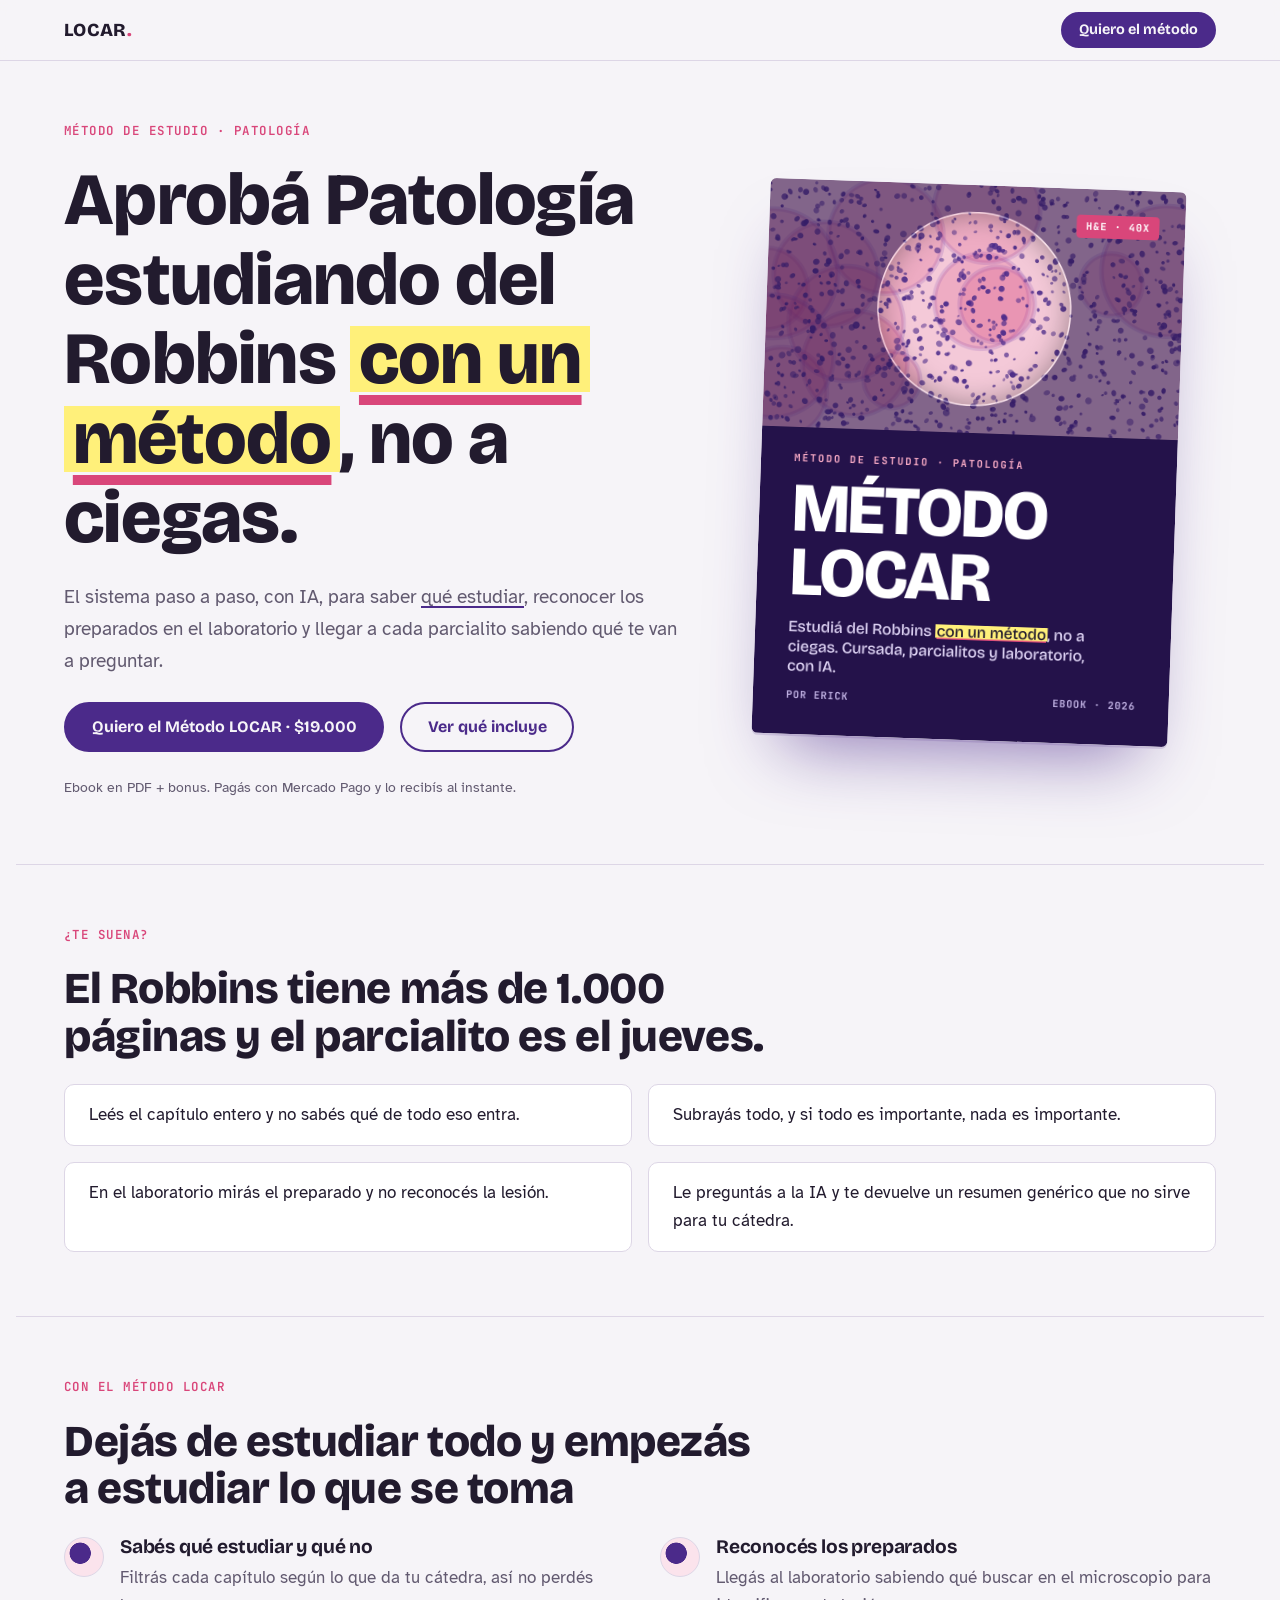
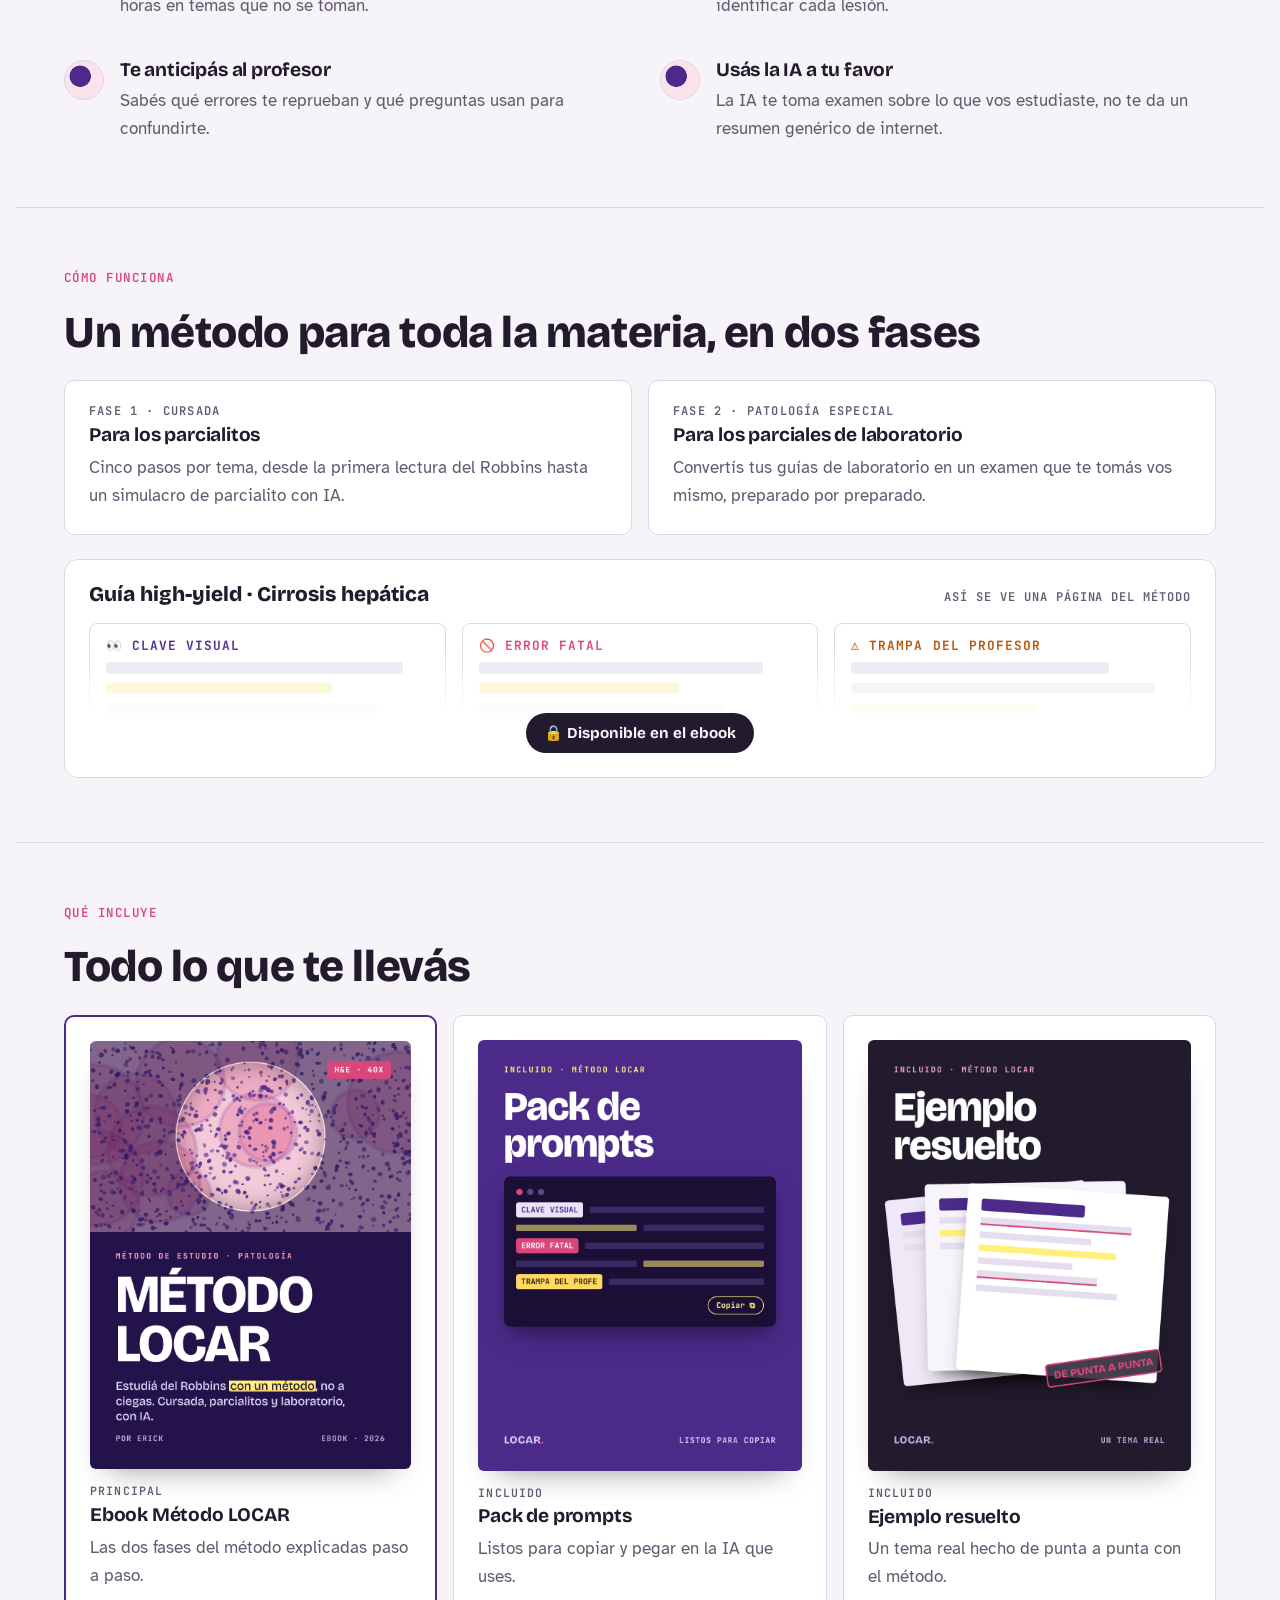
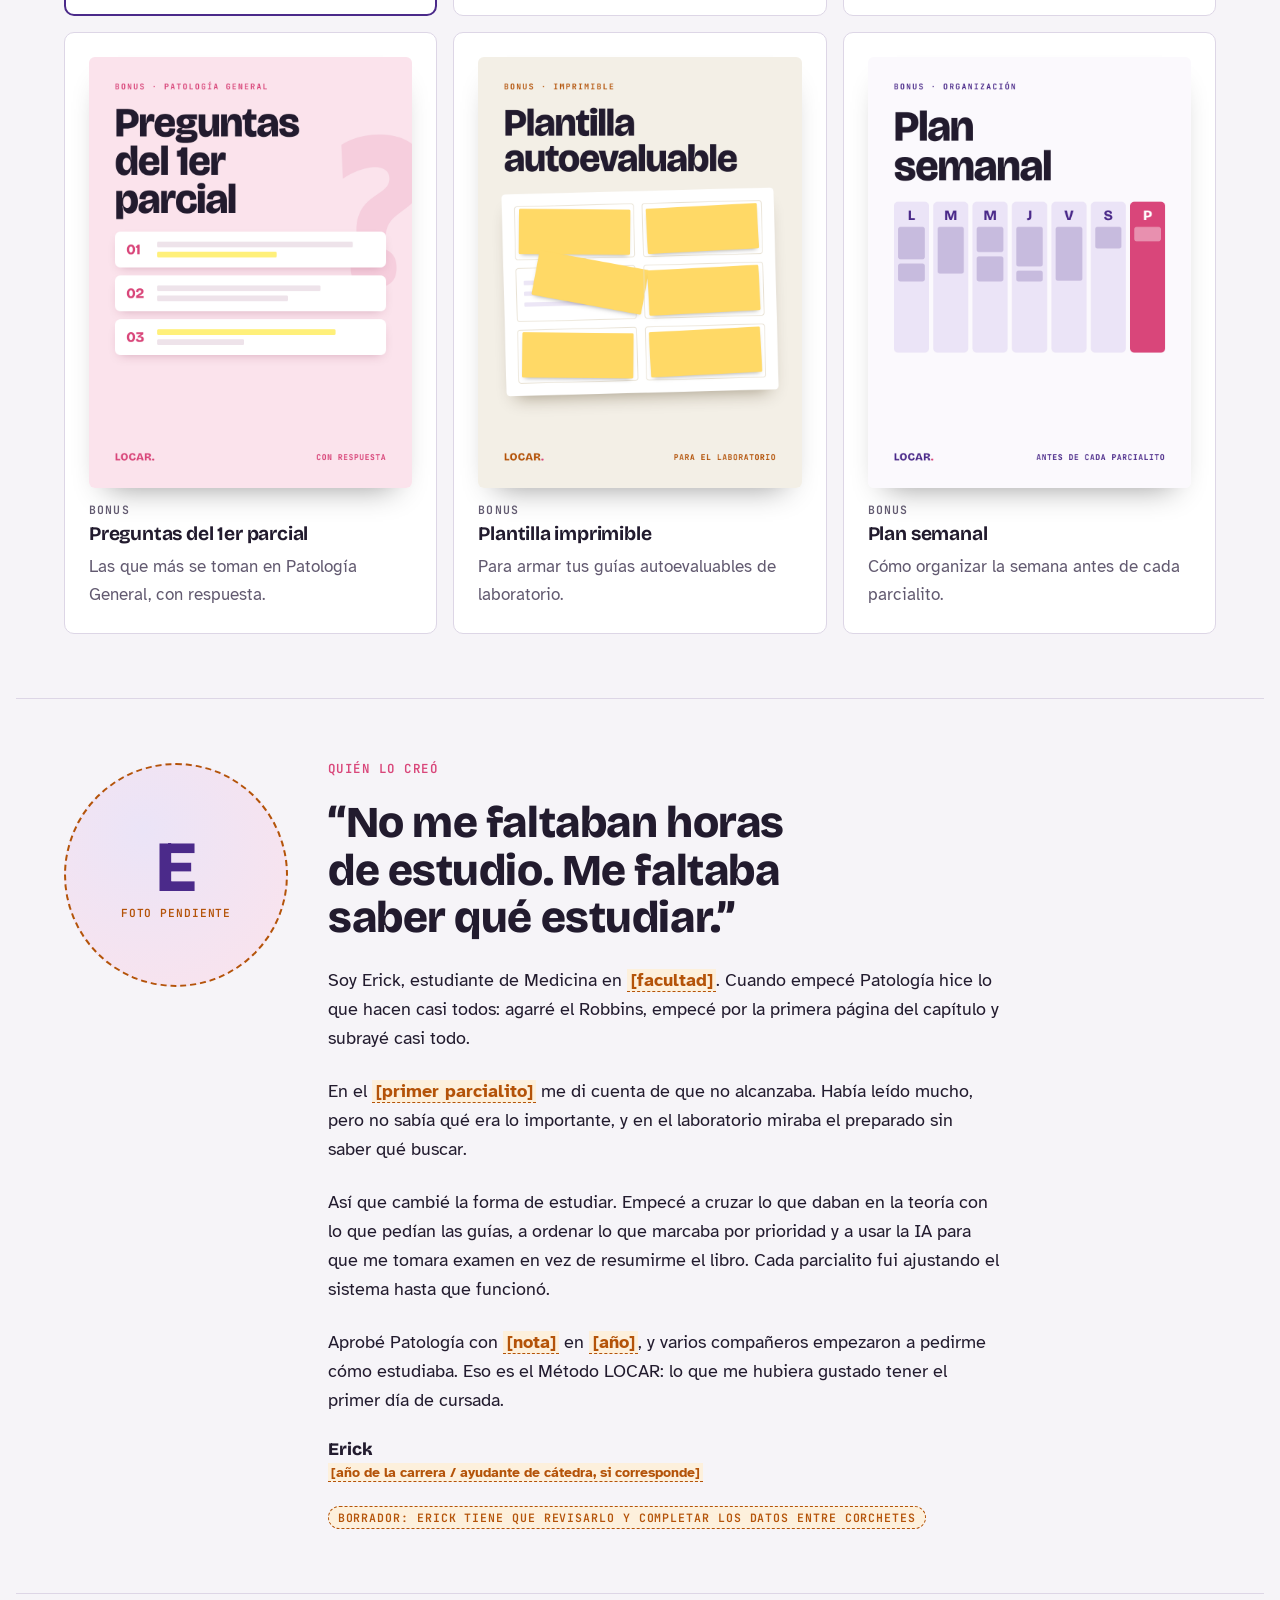
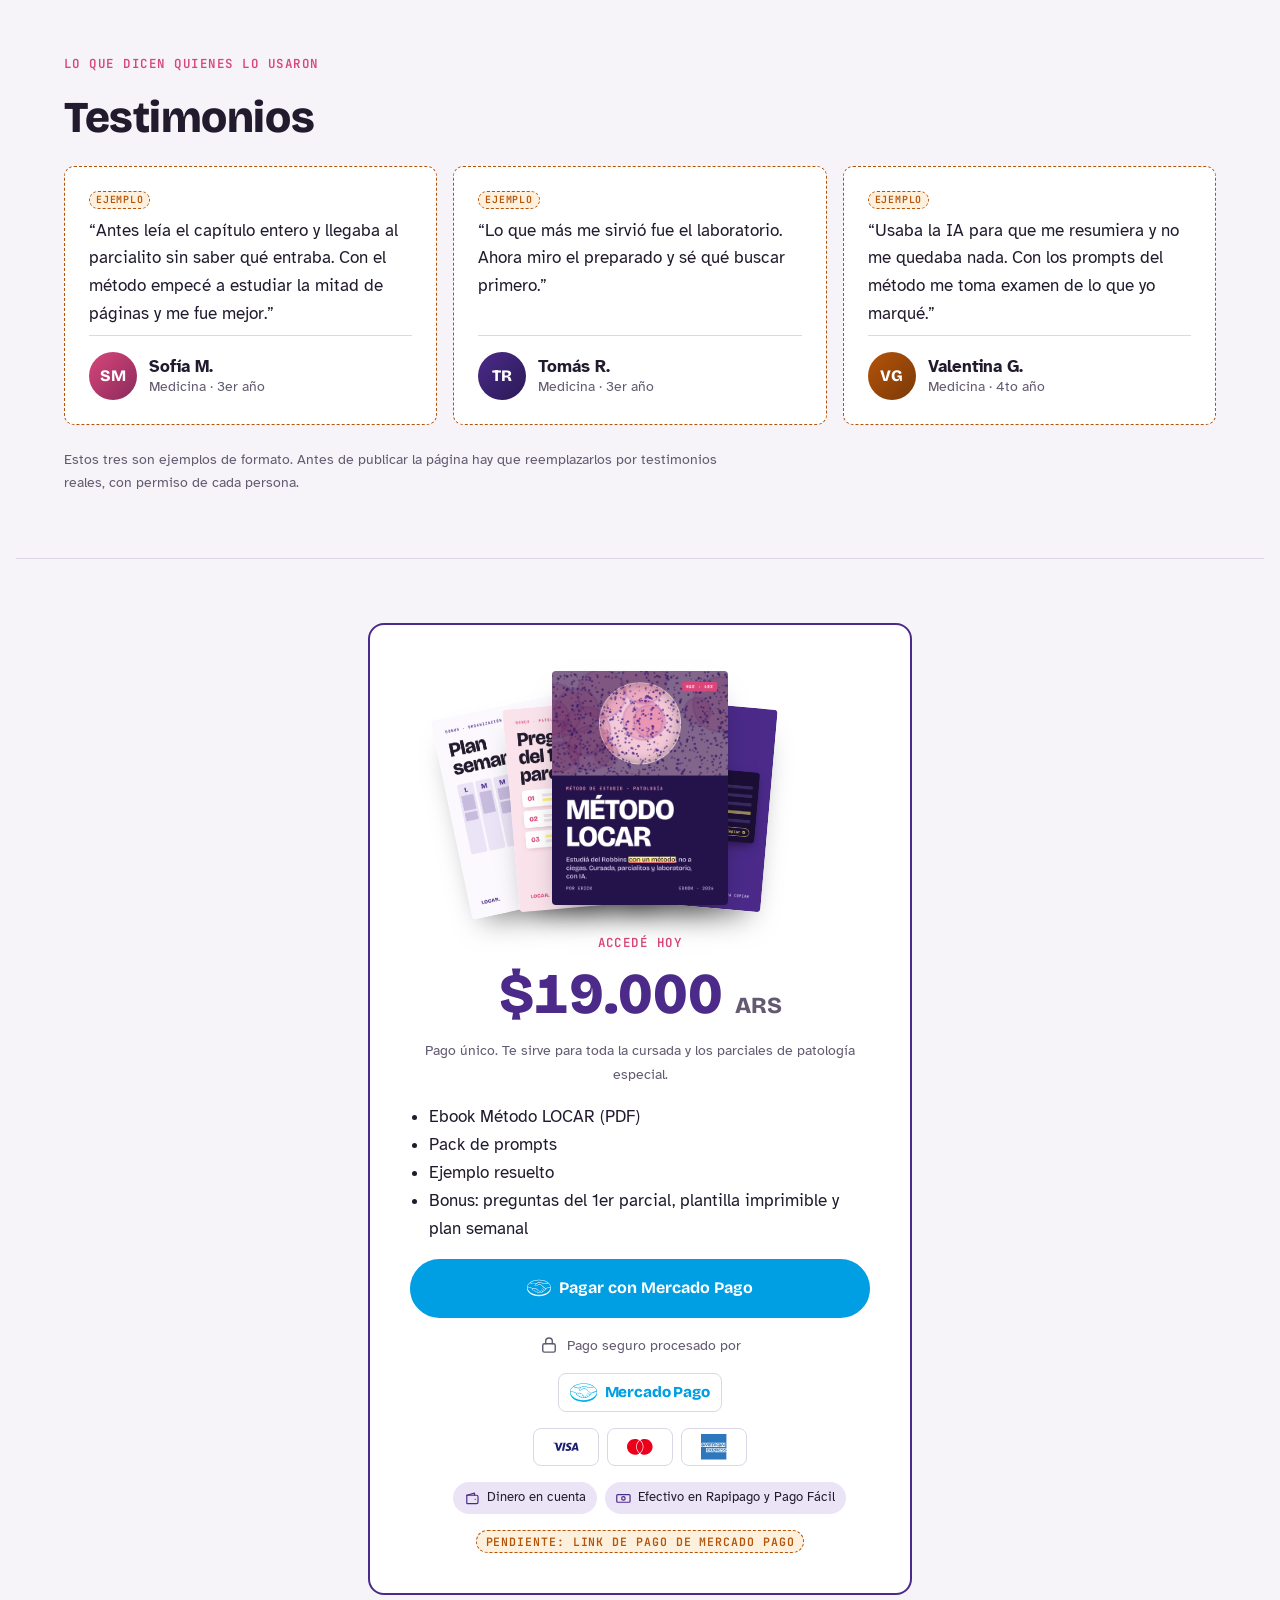
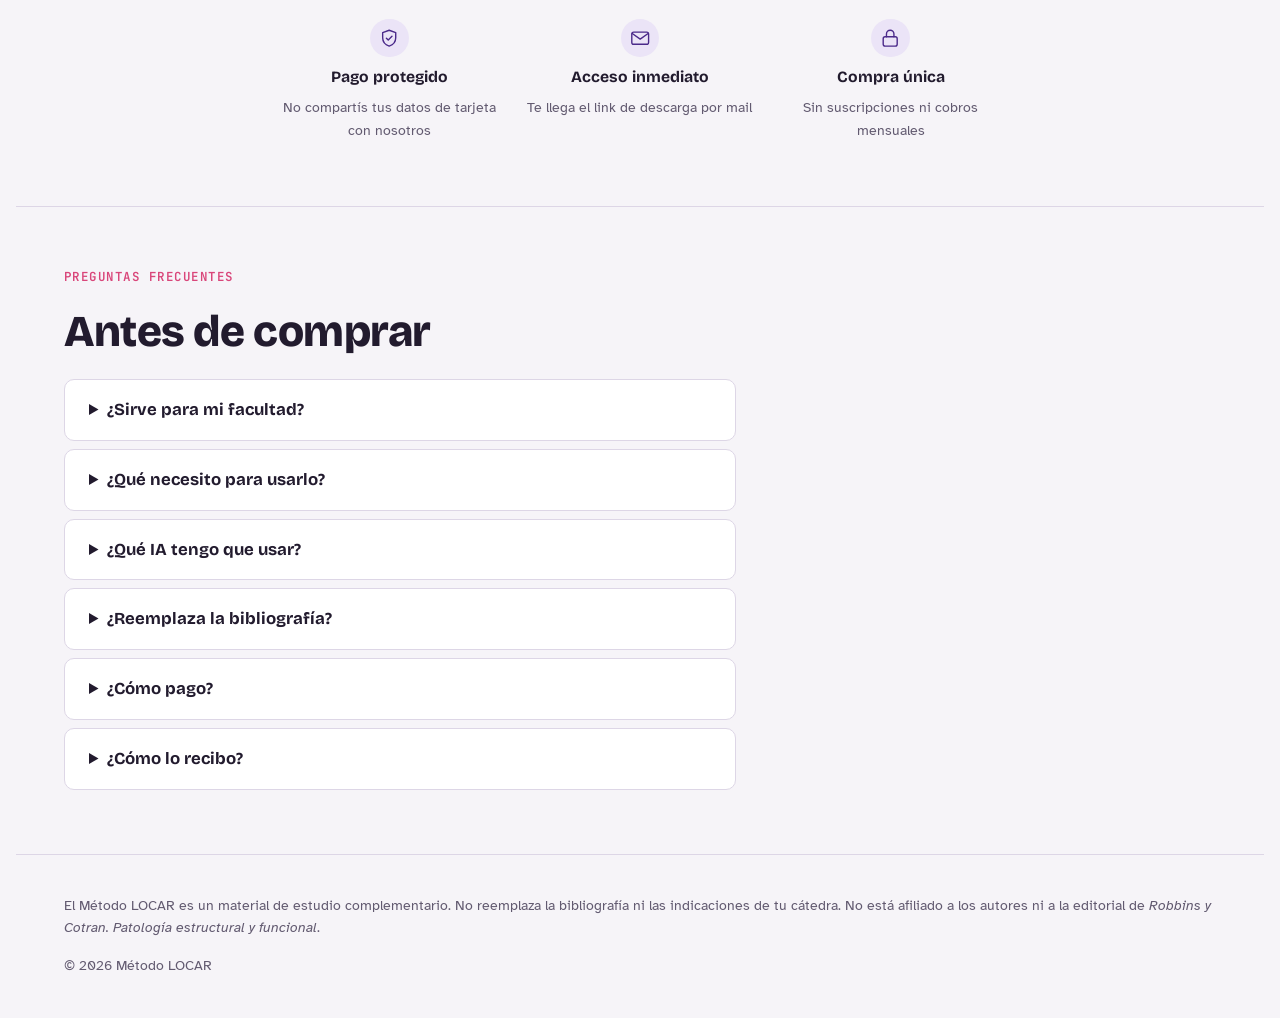
==== commit b6baff9f: "Logos de Mercado Pago y tarjetas en el bloque de pago Co-Authored-By: Claude Opus 5.5 <noreply@anthr" ====
--- a/landing-portadas-claude.html
+++ b/landing-portadas-claude.html
@@ -167,6 +167,14 @@
 .trust b { color: var(--ink); font-family: var(--f-display); font-size: .98rem; }
 @media (max-width: 560px) { .trust { grid-template-columns: 1fr; } }
 
+.logos { display: flex; flex-wrap: wrap; justify-content: center; align-items: center; gap: .5rem; }
+.logo-chip { display: inline-flex; align-items: center; gap: .45rem; height: 2.4rem; padding: 0 .7rem; background: #fff; border: 1px solid var(--line); border-radius: 8px; }
+.logo-chip svg { width: 2.6rem; height: 1.6rem; }
+.logo-chip.mp svg { width: 1.7rem; height: 1.7rem; }
+.logo-chip.mp span { font: 800 .95rem/1 var(--f-display); color: #009ee3; letter-spacing: -.01em; }
+.mp-btn { background: #009ee3; border-color: #009ee3; color: #fff; }
+.mp-btn svg { width: 1.5rem; height: 1.5rem; }
+
 /* Historia del autor */
 .story { display: grid; grid-template-columns: 14rem 1fr; gap: var(--s-4); align-items: start; }
 .story > * { min-width: 0; }
@@ -389,13 +397,13 @@
         <li>Ejemplo resuelto</li>
         <li>Bonus: preguntas del 1er parcial, plantilla imprimible y plan semanal</li>
       </ul>
-      <a class="btn mp-btn" href="#comprar" id="mp-checkout" data-mp-link="">Pagar con Mercado Pago</a>
-      <p class="mp-note"><svg viewBox="0 0 24 24" aria-hidden="true"><rect x="4.5" y="10.5" width="15" height="10" rx="2"/><path d="M8 10.5V7.5a4 4 0 0 1 8 0v3"/></svg><span>Pago seguro procesado por <b>Mercado Pago</b></span></p>
-      <ul class="methods" aria-label="Medios de pago">
-        <li><svg viewBox="0 0 24 24" aria-hidden="true"><rect x="3" y="5.5" width="18" height="13" rx="2"/><path d="M3 10h18M7 15h4"/></svg>Tarjeta de crédito</li>
-        <li><svg viewBox="0 0 24 24" aria-hidden="true"><rect x="3" y="5.5" width="18" height="13" rx="2"/><path d="M3 10h18M7 15h4"/></svg>Tarjeta de débito</li>
+      <a class="btn mp-btn" href="#comprar" id="mp-checkout" data-mp-link=""><svg viewBox="0 0 24 24" aria-hidden="true"><path fill="#fff" d="M11.115 16.479a.93.927 0 0 1-.939-.886c-.002-.042-.006-.155-.103-.155-.04 0-.074.023-.113.059-.112.103-.254.206-.46.206a.816.814 0 0 1-.305-.066c-.535-.214-.542-.578-.521-.725.006-.038.007-.08-.02-.11l-.032-.03h-.034c-.027 0-.055.012-.093.039a.788.786 0 0 1-.454.16.7.699 0 0 1-.253-.05c-.708-.27-.65-.928-.617-1.126.005-.041-.005-.072-.03-.092l-.05-.04-.047.043a.728.726 0 0 1-.505.203.73.728 0 0 1-.732-.725c0-.4.328-.722.732-.722.364 0 .675.27.721.63l.026.195.11-.165c.01-.018.307-.46.852-.46.102 0 .21.016.316.05.434.13.508.52.519.68.008.094.075.1.09.1.037 0 .064-.024.083-.045a.746.744 0 0 1 .54-.225c.128 0 .263.03.402.09.69.293.379 1.158.374 1.167-.058.144-.061.207-.005.244l.027.013h.02c.03 0 .07-.014.134-.035.093-.032.235-.08.367-.08a.944.942 0 0 1 .94.93.936.934 0 0 1-.94.928zm7.302-4.171c-1.138-.98-3.768-3.24-4.481-3.77-.406-.302-.685-.462-.928-.533a1.559 1.554 0 0 0-.456-.07c-.182 0-.376.032-.58.095-.46.145-.918.505-1.362.854l-.023.018c-.414.324-.84.66-1.164.73a1.986 1.98 0 0 1-.43.049c-.362 0-.687-.104-.81-.258-.02-.025-.007-.066.04-.125l.008-.008 1-1.067c.783-.774 1.525-1.506 3.23-1.545h.085c1.062 0 2.12.469 2.24.524a7.03 7.03 0 0 0 3.056.724c1.076 0 2.188-.263 3.354-.795a9.135 9.11 0 0 0-.405-.317c-1.025.44-2.003.66-2.946.66-.962 0-1.925-.229-2.858-.68-.05-.022-1.22-.567-2.44-.57-.032 0-.065 0-.096.002-1.434.033-2.24.536-2.782.976-.528.013-.982.138-1.388.25-.361.1-.673.186-.979.185-.125 0-.35-.01-.37-.012-.35-.01-2.115-.437-3.518-.962-.143.1-.28.203-.415.31 1.466.593 3.25 1.053 3.812 1.089.157.01.323.027.491.027.372 0 .744-.103 1.104-.203.213-.059.446-.123.692-.17l-.196.194-1.017 1.087c-.08.08-.254.294-.14.557a.705.703 0 0 0 .268.292c.243.162.677.27 1.08.271.152 0 .297-.015.43-.044.427-.095.874-.448 1.349-.82.377-.296.913-.672 1.323-.782a1.494 1.49 0 0 1 .37-.05.611.61 0 0 1 .095.005c.27.034.533.125 1.003.472.835.62 4.531 3.815 4.566 3.846.002.002.238.203.22.537-.007.186-.11.352-.294.466a.902.9 0 0 1-.484.15.804.802 0 0 1-.428-.124c-.014-.01-1.28-1.157-1.746-1.543-.074-.06-.146-.115-.22-.115a.122.122 0 0 0-.096.045c-.073.09.01.212.105.294l1.48 1.47c.002 0 .184.17.204.395.012.244-.106.447-.35.606a.957.955 0 0 1-.526.171.766.764 0 0 1-.42-.127l-.214-.206a21.035 20.978 0 0 0-1.08-1.009c-.072-.058-.148-.112-.221-.112a.127.127 0 0 0-.094.038c-.033.037-.056.103.028.212a.698.696 0 0 0 .075.083l1.078 1.198c.01.01.222.26.024.511l-.038.048a1.18 1.178 0 0 1-.1.096c-.184.15-.43.164-.527.164a.8.798 0 0 1-.147-.012c-.106-.018-.178-.048-.212-.089l-.013-.013c-.06-.06-.602-.609-1.054-.98-.059-.05-.133-.11-.21-.11a.128.128 0 0 0-.096.042c-.09.096.044.24.1.293l.92 1.003a.204.204 0 0 1-.033.062c-.033.044-.144.155-.479.196a.91.907 0 0 1-.122.007c-.345 0-.712-.164-.902-.264a1.343 1.34 0 0 0 .13-.576 1.368 1.365 0 0 0-1.42-1.357c.024-.342-.025-.99-.697-1.274a1.455 1.452 0 0 0-.575-.125c-.146 0-.287.025-.42.075a1.153 1.15 0 0 0-.671-.564 1.52 1.515 0 0 0-.494-.085c-.28 0-.537.08-.767.242a1.168 1.165 0 0 0-.903-.43 1.173 1.17 0 0 0-.82.335c-.287-.217-1.425-.93-4.467-1.613a17.39 17.344 0 0 1-.692-.189 4.822 4.82 0 0 0-.077.494l.67.157c3.108.682 4.136 1.391 4.309 1.525a1.145 1.142 0 0 0-.09.442 1.16 1.158 0 0 0 1.378 1.132c.096.467.406.821.879 1.003a1.165 1.162 0 0 0 .415.08c.09 0 .179-.012.266-.034.086.22.282.493.722.668a1.233 1.23 0 0 0 .457.094c.122 0 .241-.022.355-.063a1.373 1.37 0 0 0 1.269.841c.37.002.726-.147.985-.41.221.121.688.341 1.163.341.06 0 .118-.002.175-.01.47-.059.689-.24.789-.382a.571.57 0 0 0 .048-.078c.11.032.234.058.373.058.255 0 .501-.086.75-.265.244-.174.418-.424.444-.637v-.01c.083.017.167.026.251.026.265 0 .527-.082.773-.242.48-.31.562-.715.554-.98a1.28 1.279 0 0 0 .978-.194 1.04 1.04 0 0 0 .502-.808 1.088 1.085 0 0 0-.16-.653c.804-.342 2.636-1.003 4.795-1.483a4.734 4.721 0 0 0-.067-.492 27.742 27.667 0 0 0-5.049 1.62zm5.123-.763c0 4.027-5.166 7.293-11.537 7.293-6.372 0-11.538-3.266-11.538-7.293 0-4.028 5.165-7.293 11.539-7.293 6.371 0 11.537 3.265 11.537 7.293zm.46.004c0-4.272-5.374-7.755-12-7.755S.002 7.277.002 11.55L0 12.004c0 4.533 4.695 8.203 11.999 8.203 7.347 0 12-3.67 12-8.204z"/></svg>Pagar con Mercado Pago</a>
+      <p class="mp-note"><svg viewBox="0 0 24 24" aria-hidden="true"><rect x="4.5" y="10.5" width="15" height="10" rx="2"/><path d="M8 10.5V7.5a4 4 0 0 1 8 0v3"/></svg><span>Pago seguro procesado por</span></p>
+      <div class="logos"><span class="logo-chip mp"><svg viewBox="0 0 24 24" role="img" aria-label="Mercado Pago"><path fill="#00B1EA" d="M11.115 16.479a.93.927 0 0 1-.939-.886c-.002-.042-.006-.155-.103-.155-.04 0-.074.023-.113.059-.112.103-.254.206-.46.206a.816.814 0 0 1-.305-.066c-.535-.214-.542-.578-.521-.725.006-.038.007-.08-.02-.11l-.032-.03h-.034c-.027 0-.055.012-.093.039a.788.786 0 0 1-.454.16.7.699 0 0 1-.253-.05c-.708-.27-.65-.928-.617-1.126.005-.041-.005-.072-.03-.092l-.05-.04-.047.043a.728.726 0 0 1-.505.203.73.728 0 0 1-.732-.725c0-.4.328-.722.732-.722.364 0 .675.27.721.63l.026.195.11-.165c.01-.018.307-.46.852-.46.102 0 .21.016.316.05.434.13.508.52.519.68.008.094.075.1.09.1.037 0 .064-.024.083-.045a.746.744 0 0 1 .54-.225c.128 0 .263.03.402.09.69.293.379 1.158.374 1.167-.058.144-.061.207-.005.244l.027.013h.02c.03 0 .07-.014.134-.035.093-.032.235-.08.367-.08a.944.942 0 0 1 .94.93.936.934 0 0 1-.94.928zm7.302-4.171c-1.138-.98-3.768-3.24-4.481-3.77-.406-.302-.685-.462-.928-.533a1.559 1.554 0 0 0-.456-.07c-.182 0-.376.032-.58.095-.46.145-.918.505-1.362.854l-.023.018c-.414.324-.84.66-1.164.73a1.986 1.98 0 0 1-.43.049c-.362 0-.687-.104-.81-.258-.02-.025-.007-.066.04-.125l.008-.008 1-1.067c.783-.774 1.525-1.506 3.23-1.545h.085c1.062 0 2.12.469 2.24.524a7.03 7.03 0 0 0 3.056.724c1.076 0 2.188-.263 3.354-.795a9.135 9.11 0 0 0-.405-.317c-1.025.44-2.003.66-2.946.66-.962 0-1.925-.229-2.858-.68-.05-.022-1.22-.567-2.44-.57-.032 0-.065 0-.096.002-1.434.033-2.24.536-2.782.976-.528.013-.982.138-1.388.25-.361.1-.673.186-.979.185-.125 0-.35-.01-.37-.012-.35-.01-2.115-.437-3.518-.962-.143.1-.28.203-.415.31 1.466.593 3.25 1.053 3.812 1.089.157.01.323.027.491.027.372 0 .744-.103 1.104-.203.213-.059.446-.123.692-.17l-.196.194-1.017 1.087c-.08.08-.254.294-.14.557a.705.703 0 0 0 .268.292c.243.162.677.27 1.08.271.152 0 .297-.015.43-.044.427-.095.874-.448 1.349-.82.377-.296.913-.672 1.323-.782a1.494 1.49 0 0 1 .37-.05.611.61 0 0 1 .095.005c.27.034.533.125 1.003.472.835.62 4.531 3.815 4.566 3.846.002.002.238.203.22.537-.007.186-.11.352-.294.466a.902.9 0 0 1-.484.15.804.802 0 0 1-.428-.124c-.014-.01-1.28-1.157-1.746-1.543-.074-.06-.146-.115-.22-.115a.122.122 0 0 0-.096.045c-.073.09.01.212.105.294l1.48 1.47c.002 0 .184.17.204.395.012.244-.106.447-.35.606a.957.955 0 0 1-.526.171.766.764 0 0 1-.42-.127l-.214-.206a21.035 20.978 0 0 0-1.08-1.009c-.072-.058-.148-.112-.221-.112a.127.127 0 0 0-.094.038c-.033.037-.056.103.028.212a.698.696 0 0 0 .075.083l1.078 1.198c.01.01.222.26.024.511l-.038.048a1.18 1.178 0 0 1-.1.096c-.184.15-.43.164-.527.164a.8.798 0 0 1-.147-.012c-.106-.018-.178-.048-.212-.089l-.013-.013c-.06-.06-.602-.609-1.054-.98-.059-.05-.133-.11-.21-.11a.128.128 0 0 0-.096.042c-.09.096.044.24.1.293l.92 1.003a.204.204 0 0 1-.033.062c-.033.044-.144.155-.479.196a.91.907 0 0 1-.122.007c-.345 0-.712-.164-.902-.264a1.343 1.34 0 0 0 .13-.576 1.368 1.365 0 0 0-1.42-1.357c.024-.342-.025-.99-.697-1.274a1.455 1.452 0 0 0-.575-.125c-.146 0-.287.025-.42.075a1.153 1.15 0 0 0-.671-.564 1.52 1.515 0 0 0-.494-.085c-.28 0-.537.08-.767.242a1.168 1.165 0 0 0-.903-.43 1.173 1.17 0 0 0-.82.335c-.287-.217-1.425-.93-4.467-1.613a17.39 17.344 0 0 1-.692-.189 4.822 4.82 0 0 0-.077.494l.67.157c3.108.682 4.136 1.391 4.309 1.525a1.145 1.142 0 0 0-.09.442 1.16 1.158 0 0 0 1.378 1.132c.096.467.406.821.879 1.003a1.165 1.162 0 0 0 .415.08c.09 0 .179-.012.266-.034.086.22.282.493.722.668a1.233 1.23 0 0 0 .457.094c.122 0 .241-.022.355-.063a1.373 1.37 0 0 0 1.269.841c.37.002.726-.147.985-.41.221.121.688.341 1.163.341.06 0 .118-.002.175-.01.47-.059.689-.24.789-.382a.571.57 0 0 0 .048-.078c.11.032.234.058.373.058.255 0 .501-.086.75-.265.244-.174.418-.424.444-.637v-.01c.083.017.167.026.251.026.265 0 .527-.082.773-.242.48-.31.562-.715.554-.98a1.28 1.279 0 0 0 .978-.194 1.04 1.04 0 0 0 .502-.808 1.088 1.085 0 0 0-.16-.653c.804-.342 2.636-1.003 4.795-1.483a4.734 4.721 0 0 0-.067-.492 27.742 27.667 0 0 0-5.049 1.62zm5.123-.763c0 4.027-5.166 7.293-11.537 7.293-6.372 0-11.538-3.266-11.538-7.293 0-4.028 5.165-7.293 11.539-7.293 6.371 0 11.537 3.265 11.537 7.293zm.46.004c0-4.272-5.374-7.755-12-7.755S.002 7.277.002 11.55L0 12.004c0 4.533 4.695 8.203 11.999 8.203 7.347 0 12-3.67 12-8.204z"/></svg><span>Mercado Pago</span></span></div>
+      <div class="logos" aria-label="Tarjetas aceptadas"><span class="logo-chip"><svg viewBox="0 0 24 24" role="img" aria-label="Visa"><path fill="#1A1F71" d="M9.112 8.262L5.97 15.758H3.92L2.374 9.775c-.094-.368-.175-.503-.461-.658C1.447 8.864.677 8.627 0 8.479l.046-.217h3.3a.904.904 0 01.894.764l.817 4.338 2.018-5.102zm8.033 5.049c.008-1.979-2.736-2.088-2.717-2.972.006-.269.262-.555.822-.628a3.66 3.66 0 011.913.336l.34-1.59a5.207 5.207 0 00-1.814-.333c-1.917 0-3.266 1.02-3.278 2.479-.012 1.079.963 1.68 1.698 2.04.756.367 1.01.603 1.006.931-.005.504-.602.725-1.16.734-.975.015-1.54-.263-1.992-.473l-.351 1.642c.453.208 1.289.39 2.156.398 2.037 0 3.37-1.006 3.377-2.564m5.061 2.447H24l-1.565-7.496h-1.656a.883.883 0 00-.826.55l-2.909 6.946h2.036l.405-1.12h2.488zm-2.163-2.656l1.02-2.815.588 2.815zm-8.16-4.84l-1.603 7.496H8.34l1.605-7.496z"/></svg></span><span class="logo-chip"><svg viewBox="0 0 24 24" role="img" aria-label="Mastercard"><path fill="#EB001B" d="M11.343 18.031c.058.049.12.098.181.146-1.177.783-2.59 1.238-4.107 1.238C3.32 19.416 0 16.096 0 12c0-4.095 3.32-7.416 7.416-7.416 1.518 0 2.931.456 4.105 1.238-.06.051-.12.098-.165.15C9.6 7.489 8.595 9.688 8.595 12c0 2.311 1.001 4.51 2.748 6.031zm5.241-13.447c-1.52 0-2.931.456-4.105 1.238.06.051.12.098.165.15C14.4 7.489 15.405 9.688 15.405 12c0 2.31-1.001 4.507-2.748 6.031-.058.049-.12.098-.181.146 1.177.783 2.588 1.238 4.107 1.238C20.68 19.416 24 16.096 24 12c0-4.094-3.32-7.416-7.416-7.416zM12 6.174c-.096.075-.189.15-.28.231C10.156 7.764 9.169 9.765 9.169 12c0 2.236.987 4.236 2.551 5.595.09.08.185.158.28.232.096-.074.189-.152.28-.232 1.563-1.359 2.551-3.359 2.551-5.595 0-2.235-.987-4.236-2.551-5.595-.09-.08-.184-.156-.28-.231z"/></svg></span><span class="logo-chip"><svg viewBox="0 0 24 24" role="img" aria-label="American Express"><path fill="#2E77BC" d="M16.015 14.378c0-.32-.135-.496-.344-.622-.21-.12-.464-.135-.81-.135h-1.543v2.82h.675v-1.027h.72c.24 0 .39.024.478.125.12.13.104.38.104.55v.35h.66v-.555c-.002-.25-.017-.376-.108-.516-.06-.08-.18-.18-.33-.234l.02-.008c.18-.072.48-.297.48-.747zm-.87.407l-.028-.002c-.09.053-.195.058-.33.058h-.81v-.63h.824c.12 0 .24 0 .33.05.098.048.156.147.15.255 0 .12-.045.215-.134.27zM20.297 15.837H19v.6h1.304c.676 0 1.05-.278 1.05-.884 0-.28-.066-.448-.187-.582-.153-.133-.392-.193-.73-.207l-.376-.015c-.104 0-.18 0-.255-.03-.09-.03-.15-.105-.15-.21 0-.09.017-.166.09-.21.083-.046.177-.066.272-.06h1.23v-.602h-1.35c-.704 0-.958.437-.958.84 0 .9.776.855 1.407.87.104 0 .18.015.225.06.046.03.082.106.082.18 0 .077-.035.15-.08.18-.06.053-.15.07-.277.07zM0 0v10.096L.81 8.22h1.75l.225.464V8.22h2.043l.45 1.02.437-1.013h6.502c.295 0 .56.057.756.236v-.23h1.787v.23c.307-.17.686-.23 1.12-.23h2.606l.24.466v-.466h1.918l.254.465v-.466h1.858v3.948H20.87l-.36-.6v.585h-2.353l-.256-.63h-.583l-.27.614h-1.213c-.48 0-.84-.104-1.08-.24v.24h-2.89v-.884c0-.12-.03-.12-.105-.135h-.105v1.036H6.067v-.48l-.21.48H4.69l-.202-.48v.465H2.235l-.256-.624H1.4l-.256.624H0V24h23.786v-7.108c-.27.135-.613.18-.973.18H21.09v-.255c-.21.165-.57.255-.914.255H14.71v-.9c0-.12-.018-.12-.12-.12h-.075v1.022h-1.8v-1.066c-.298.136-.643.15-.928.136h-.214v.915h-2.18l-.54-.617-.57.6H4.742v-3.93h3.61l.518.602.554-.6h2.412c.28 0 .74.03.942.225v-.24h2.177c.202 0 .644.045.903.225v-.24h3.265v.24c.163-.164.508-.24.803-.24h1.89v.24c.194-.15.464-.24.84-.24h1.176V0H0zM21.156 14.955c.004.005.006.012.01.016.01.01.024.01.032.02l-.042-.035zM23.828 13.082h.065v.555h-.065zM23.865 15.03v-.005c-.03-.025-.046-.048-.075-.07-.15-.153-.39-.215-.764-.225l-.36-.012c-.12 0-.194-.007-.27-.03-.09-.03-.15-.105-.15-.21 0-.09.03-.16.09-.204.076-.045.15-.05.27-.05h1.223v-.588h-1.283c-.69 0-.96.437-.96.84 0 .9.78.855 1.41.87.104 0 .18.015.224.06.046.03.076.106.076.18 0 .07-.034.138-.09.18-.045.056-.136.07-.27.07h-1.288v.605h1.287c.42 0 .734-.118.9-.36h.03c.09-.134.135-.3.135-.523 0-.24-.045-.39-.135-.526zM18.597 14.208v-.583h-2.235V16.458h2.235v-.585h-1.57v-.57h1.533v-.584h-1.532v-.51M13.51 8.787h.685V11.6h-.684zM13.126 9.543l-.007.006c0-.314-.13-.5-.34-.624-.217-.125-.47-.135-.81-.135H10.43v2.82h.674v-1.034h.72c.24 0 .39.03.487.12.122.136.107.378.107.548v.354h.677v-.553c0-.25-.016-.375-.11-.516-.09-.107-.202-.19-.33-.237.172-.07.472-.3.472-.75zm-.855.396h-.015c-.09.054-.195.056-.33.056H11.1v-.623h.825c.12 0 .24.004.33.05.09.04.15.128.15.25s-.047.22-.134.266zM15.92 9.373h.632v-.6h-.644c-.464 0-.804.105-1.02.33-.286.3-.362.69-.362 1.11 0 .512.123.833.36 1.074.232.238.645.31.97.31h.78l.255-.627h1.39l.262.627h1.36v-2.11l1.272 2.11h.95l.002.002V8.786h-.684v1.963l-1.18-1.96h-1.02V11.4L18.11 8.744h-1.004l-.943 2.22h-.3c-.177 0-.362-.03-.468-.134-.125-.15-.186-.36-.186-.662 0-.285.08-.51.194-.63.133-.135.272-.165.516-.165zm1.668-.108l.464 1.118v.002h-.93l.466-1.12zM2.38 10.97l.254.628H4V9.393l.972 2.205h.584l.973-2.202.015 2.202h.69v-2.81H6.118l-.807 1.904-.876-1.905H3.343v2.663L2.205 8.787h-.997L.01 11.597h.72l.26-.626h1.39zm-.688-1.705l.46 1.118-.003.002h-.915l.457-1.12zM11.856 13.62H9.714l-.85.923-.825-.922H5.346v2.82H8l.855-.932.824.93h1.302v-.94h.838c.6 0 1.17-.164 1.17-.945l-.006-.003c0-.78-.598-.93-1.128-.93zM7.67 15.853l-.014-.002H6.02v-.557h1.47v-.574H6.02v-.51H7.7l.733.82-.764.824zm2.642.33l-1.03-1.147 1.03-1.108v2.253zm1.553-1.258h-.885v-.717h.885c.24 0 .42.098.42.344 0 .243-.15.372-.42.372zM9.967 9.373v-.586H7.73V11.6h2.237v-.58H8.4v-.564h1.527V9.88H8.4v-.507"/></svg></span></div>
+      <ul class="methods" aria-label="Otros medios de pago">
         <li><svg viewBox="0 0 24 24" aria-hidden="true"><path d="M4 7.5h14a2 2 0 0 1 2 2v8a2 2 0 0 1-2 2H5a1 1 0 0 1-1-1z"/><path d="M4 7.5 15 4.5v3M16 13.5h.01"/></svg>Dinero en cuenta</li>
-        <li><svg viewBox="0 0 24 24" aria-hidden="true"><rect x="2.5" y="6.5" width="19" height="11" rx="1.5"/><circle cx="12" cy="12" r="2.5"/></svg>Efectivo (Rapipago / Pago Fácil)</li>
+        <li><svg viewBox="0 0 24 24" aria-hidden="true"><rect x="2.5" y="6.5" width="19" height="11" rx="1.5"/><circle cx="12" cy="12" r="2.5"/></svg>Efectivo en Rapipago y Pago Fácil</li>
       </ul>
       <span class="pend" style="justify-self:center">Pendiente: link de pago de Mercado Pago</span>
     </div>
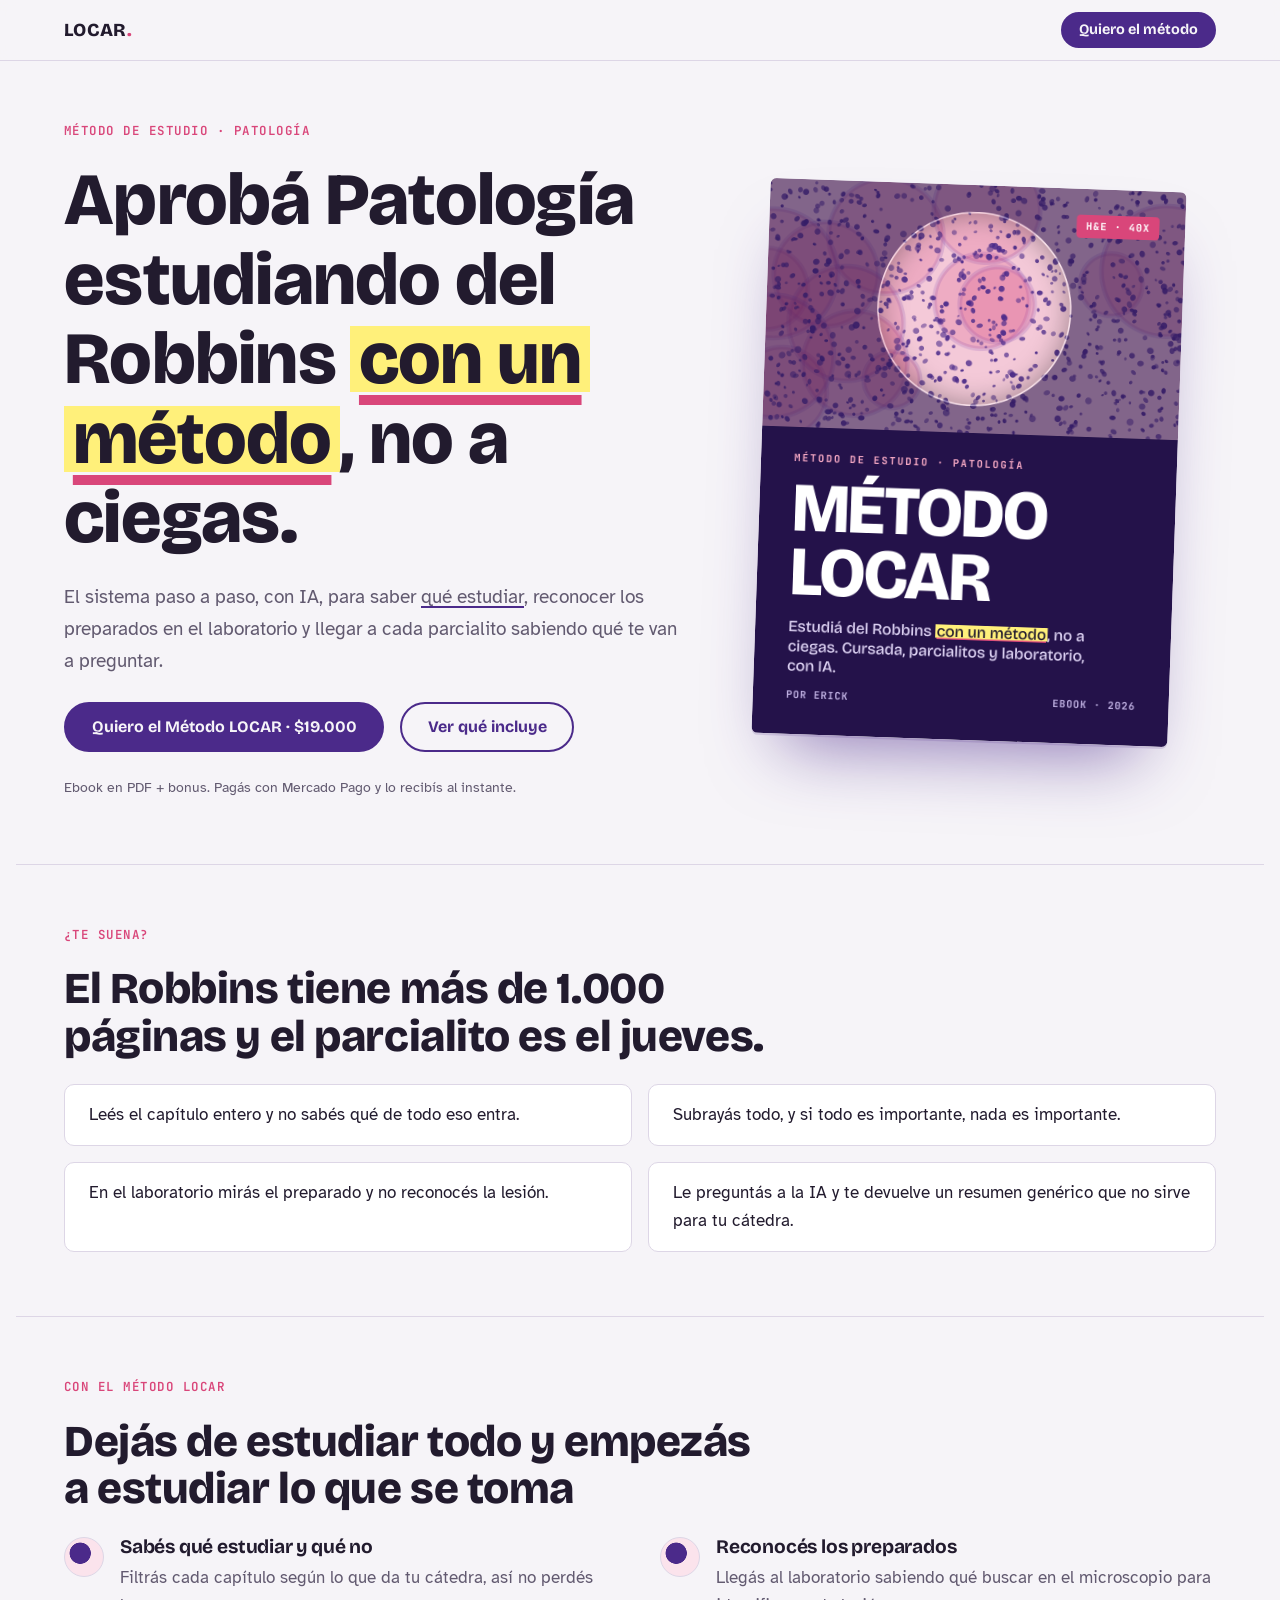
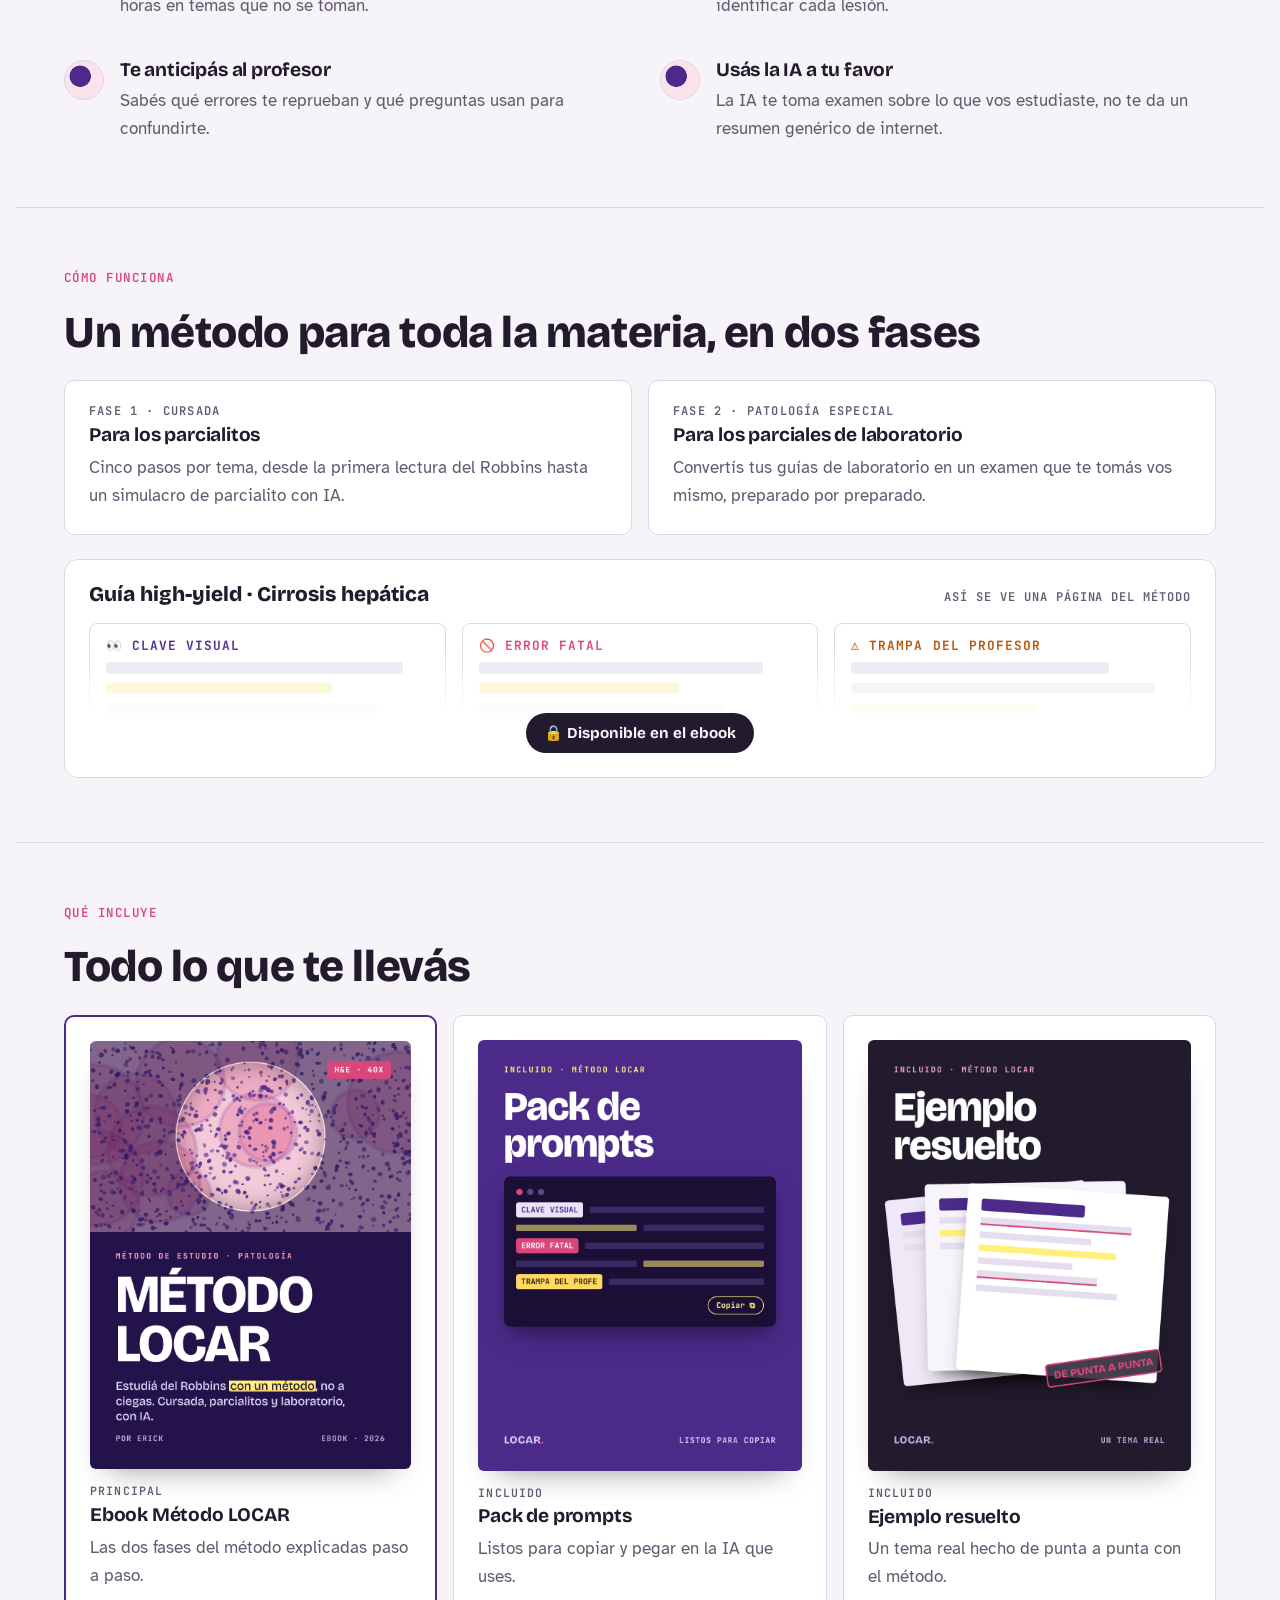
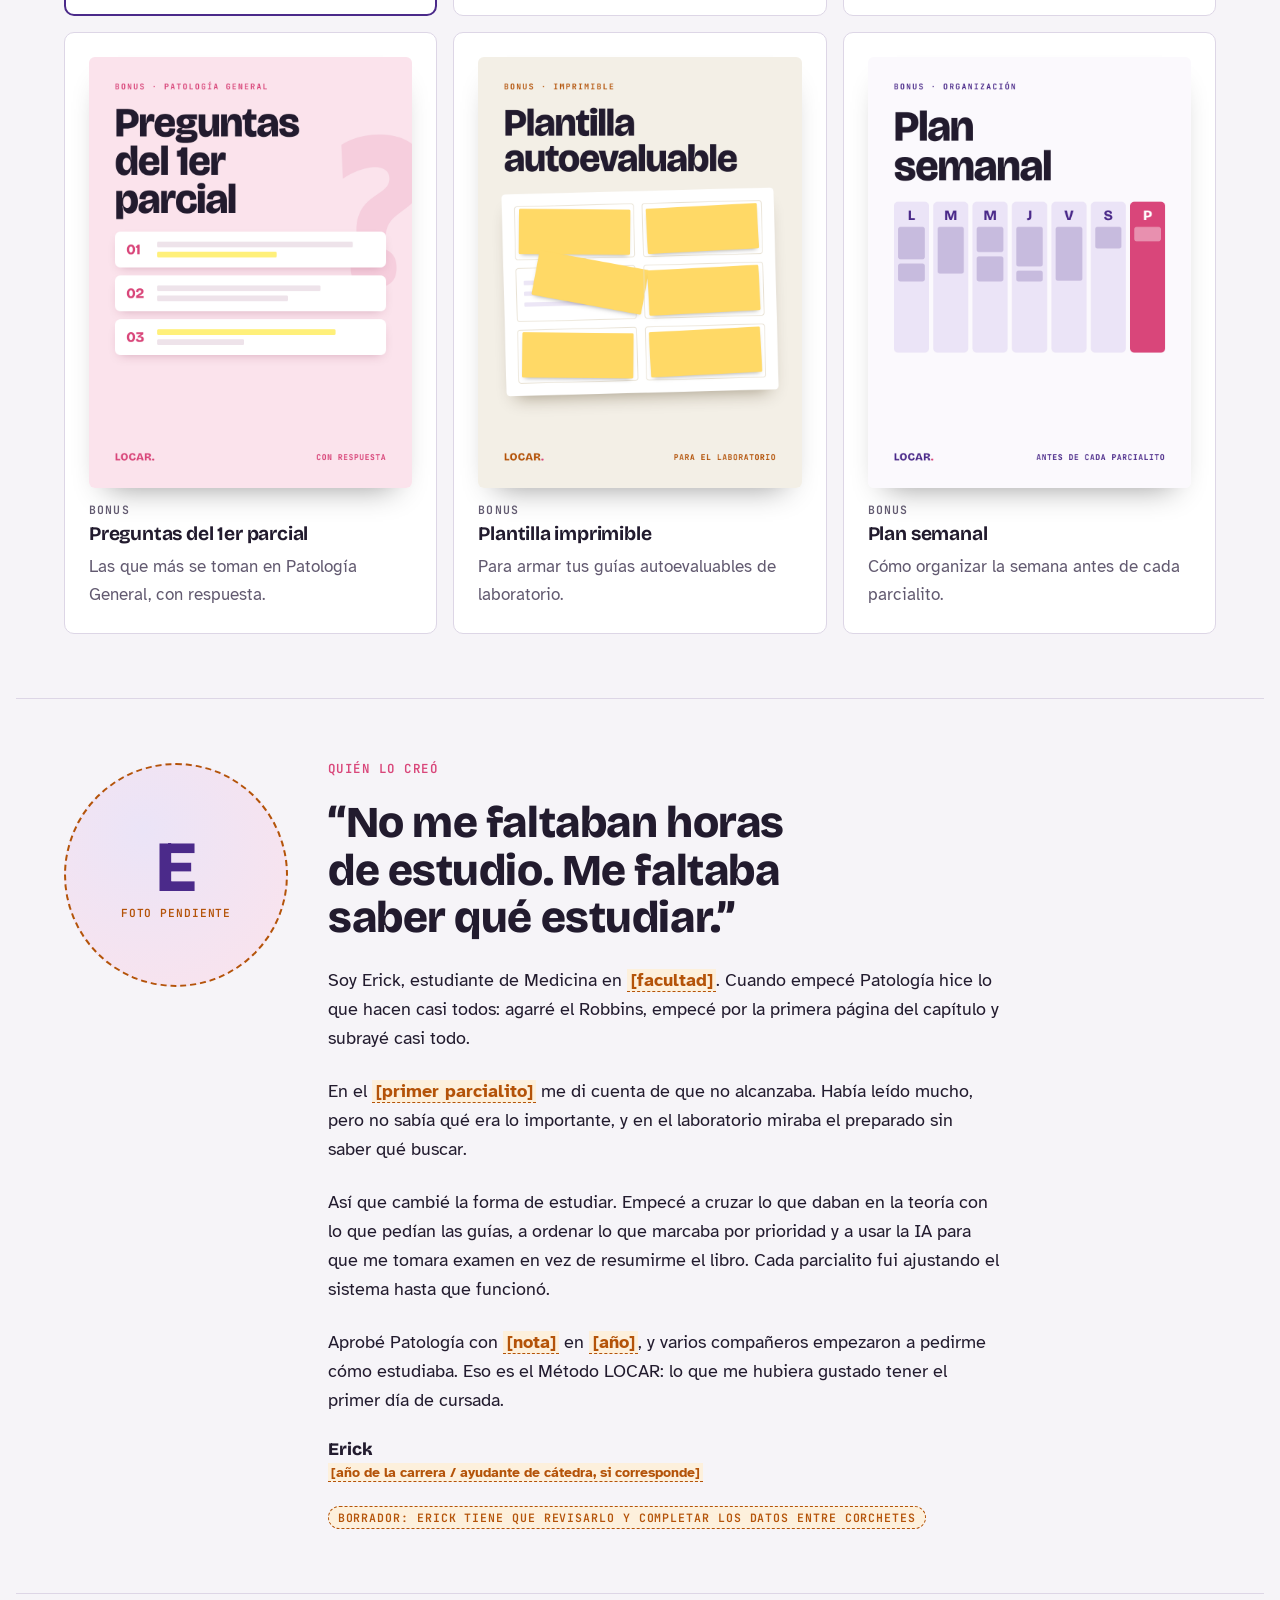
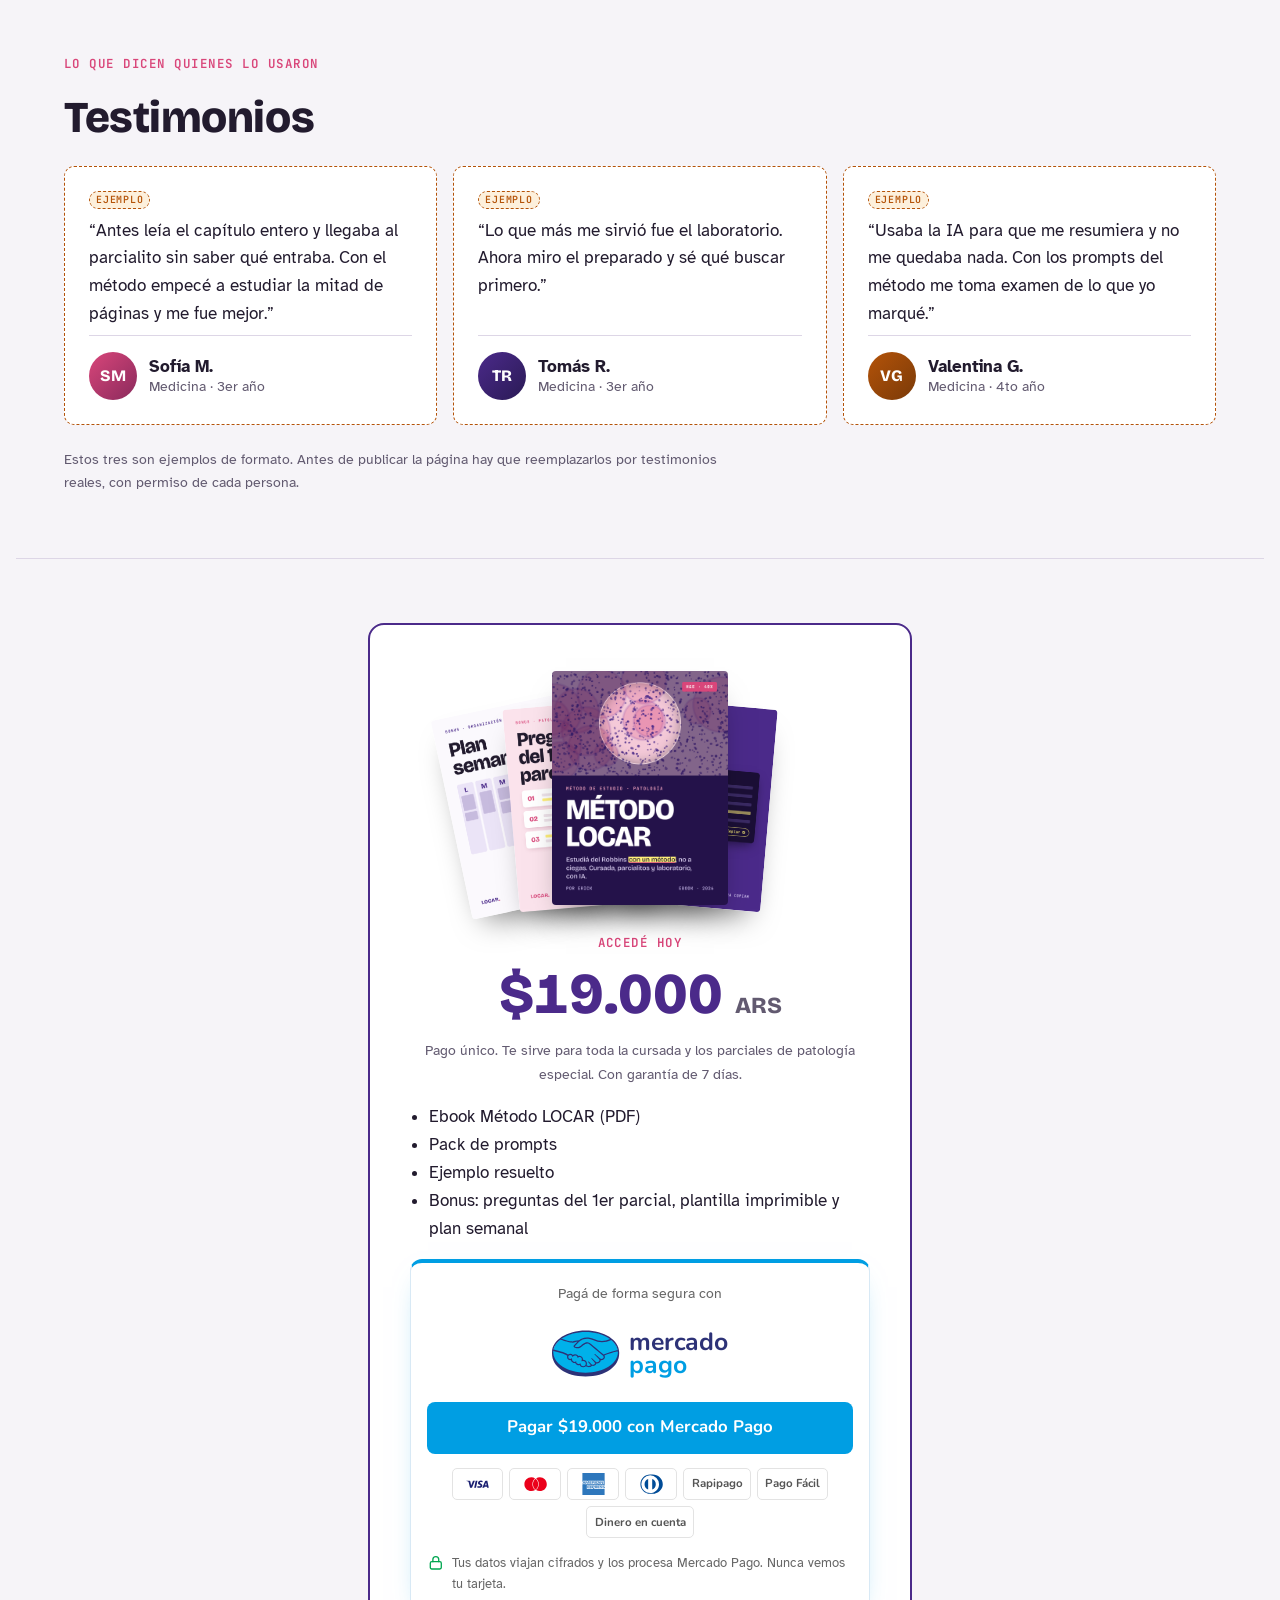
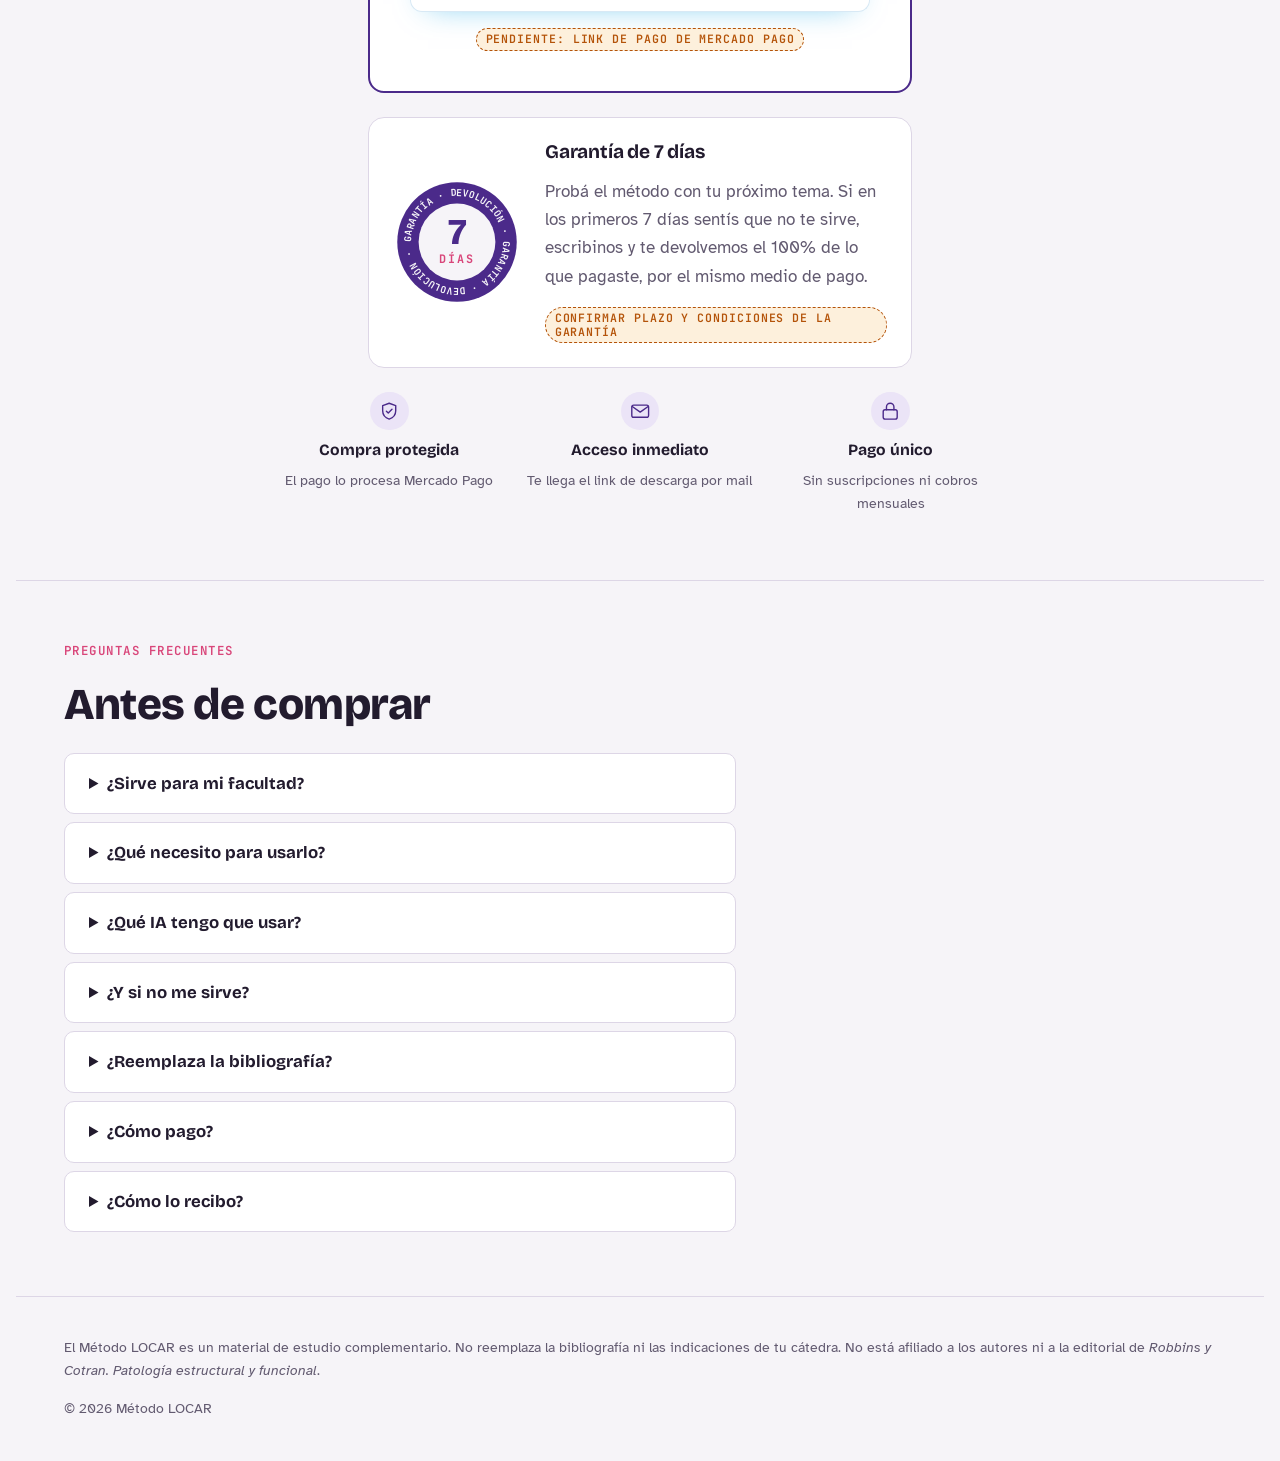
==== commit 905faf3f: "Checkout con identidad de Mercado Pago y garantía de 7 días Co-Authored-By: Claude Opus 5.5 <noreply" ====
--- a/landing-portadas-claude.html
+++ b/landing-portadas-claude.html
@@ -7,7 +7,7 @@
 <meta name="description" content="Método de estudio para Patología con el Robbins y la IA: sabé qué estudiar, reconocé los preparados y llegá al parcialito habiéndote evaluado.">
 <link rel="preconnect" href="https://fonts.googleapis.com">
 <link rel="preconnect" href="https://fonts.gstatic.com" crossorigin>
-<link rel="stylesheet" href="https://fonts.googleapis.com/css2?family=Bricolage+Grotesque:opsz,wght@12..96,500;12..96,700;12..96,800&family=Atkinson+Hyperlegible:ital,wght@0,400;0,700;1,400&family=JetBrains+Mono:wght@400;600&display=swap">
+<link rel="stylesheet" href="https://fonts.googleapis.com/css2?family=Bricolage+Grotesque:opsz,wght@12..96,500;12..96,700;12..96,800&family=Atkinson+Hyperlegible:ital,wght@0,400;0,700;1,400&family=JetBrains+Mono:wght@400;600&family=Nunito:wght@700;800&display=swap">
 <style>
 /* Layout: landing de venta en una columna, con un "preparado" como portada y una vista previa bloqueada del contenido. */
 :root {
@@ -153,27 +153,42 @@
 .bundle img:nth-child(3) { transform: translateX(-15%) rotate(5deg); }
 .bundle img:nth-child(4) { transform: translateX(-50%) rotate(0deg); width: 11rem; z-index: 1; }
 
-/* Pago y confianza */
-.mp-btn { display: flex; width: 100%; }
-.mp-note { display: flex; align-items: center; justify-content: center; gap: .45rem; font-size: .9rem; color: var(--muted); }
-.mp-note svg, .trust svg, .methods svg { width: 1.25rem; height: 1.25rem; fill: none; stroke: currentColor; stroke-width: 1.7; stroke-linecap: round; stroke-linejoin: round; flex: none; }
-.mp-note b { color: var(--ink); }
-.methods { display: flex; flex-wrap: wrap; justify-content: center; gap: .5rem; padding: 0; margin: 0; }
-.methods li { list-style: none; display: inline-flex; align-items: center; gap: .4rem; font-size: .82rem; color: var(--ink); background: var(--hema-soft); border-radius: 999px; padding: .4em .8em; }
-.methods li svg { color: var(--hema); width: 1.05rem; height: 1.05rem; }
+/* Confianza */
+.trust svg { fill: none; stroke: currentColor; stroke-width: 1.7; stroke-linecap: round; stroke-linejoin: round; flex: none; }
 .trust { display: grid; grid-template-columns: repeat(3, 1fr); gap: var(--s-2); max-width: 46rem; margin: var(--s-3) auto 0; padding: 0; }
 .trust li { list-style: none; display: flex; flex-direction: column; align-items: center; text-align: center; gap: .4rem; font-size: .88rem; color: var(--muted); }
 .trust li svg { width: 2.4rem; height: 2.4rem; padding: .5rem; border-radius: 50%; background: var(--hema-soft); color: var(--hema); stroke-width: 1.5; }
 .trust b { color: var(--ink); font-family: var(--f-display); font-size: .98rem; }
 @media (max-width: 560px) { .trust { grid-template-columns: 1fr; } }
 
-.logos { display: flex; flex-wrap: wrap; justify-content: center; align-items: center; gap: .5rem; }
-.logo-chip { display: inline-flex; align-items: center; gap: .45rem; height: 2.4rem; padding: 0 .7rem; background: #fff; border: 1px solid var(--line); border-radius: 8px; }
-.logo-chip svg { width: 2.6rem; height: 1.6rem; }
-.logo-chip.mp svg { width: 1.7rem; height: 1.7rem; }
-.logo-chip.mp span { font: 800 .95rem/1 var(--f-display); color: #009ee3; letter-spacing: -.01em; }
-.mp-btn { background: #009ee3; border-color: #009ee3; color: #fff; }
-.mp-btn svg { width: 1.5rem; height: 1.5rem; }
+/* Checkout con identidad de Mercado Pago: colores fijos en ambos temas */
+.mp-panel { display: grid; gap: .9rem; justify-items: center; background: #ffffff; color: #333333; border: 1px solid #d8e9f5; border-top: 4px solid #009ee3; border-radius: 12px; padding: 1.25rem 1rem 1rem; box-shadow: 0 10px 30px -18px rgba(0,158,227,.6); }
+.mp-kicker { font-size: .85rem; color: #666666; }
+.mp-brand { display: flex; align-items: center; gap: .6rem; }
+.mp-oval { width: 4.2rem; height: 4.2rem; }
+.mp-word { display: flex; flex-direction: column; font: 800 1.55rem/.92 "Nunito", var(--f-display); letter-spacing: -.01em; text-align: left; }
+.mp-word b:first-child { color: #2d3277; }
+.mp-word b:last-child { color: #009ee3; }
+.mp-btn { display: flex; align-items: center; justify-content: center; width: 100%; min-height: 3.25rem; padding: .8rem 1rem; border-radius: 8px; background: #009ee3; color: #ffffff; font: 700 1.05rem/1.2 "Nunito", var(--f-body); text-decoration: none; transition: background .15s ease; }
+.mp-btn:hover { background: #0089c7; }
+.pay-row { display: flex; flex-wrap: wrap; justify-content: center; gap: .4rem; }
+.pay-chip { display: inline-flex; align-items: center; justify-content: center; height: 2rem; min-width: 3.1rem; padding: 0 .45rem; background: #ffffff; border: 1px solid #e3e3e3; border-radius: 5px; }
+.pay-chip svg { width: 2.2rem; height: 1.4rem; }
+.pay-chip.txt { font: 700 .72rem/1 "Nunito", var(--f-body); color: #555555; }
+.mp-secure { display: flex; align-items: flex-start; gap: .45rem; font-size: .8rem; color: #666666; text-align: left; }
+.mp-secure svg { width: 1.1rem; height: 1.1rem; flex: none; fill: none; stroke: #00a650; stroke-width: 1.8; stroke-linecap: round; stroke-linejoin: round; margin-top: .1rem; }
+
+/* Garantía */
+.guarantee { display: grid; grid-template-columns: 8rem 1fr; gap: var(--s-3); align-items: center; max-width: 34rem; margin: var(--s-3) auto 0; background: var(--surface); border: 1px solid var(--line); border-radius: 16px; padding: var(--s-3); }
+.guarantee > * { min-width: 0; }
+.guarantee p { color: var(--muted); }
+.seal { width: 100%; max-width: 8rem; height: auto; }
+.seal-out { fill: var(--hema); }
+.seal-in { fill: var(--bg); }
+.seal-ring { font: 700 9px/1 var(--f-mono); fill: var(--bg); }
+.seal-num { font: 800 34px/1 var(--f-display); fill: var(--hema); }
+.seal-days { font: 700 11px/1 var(--f-mono); letter-spacing: 2px; fill: var(--eosin); }
+@media (max-width: 560px) { .guarantee { grid-template-columns: 1fr; justify-items: center; text-align: center; } .guarantee .pend { align-self: center; } }
 
 /* Historia del autor */
 .story { display: grid; grid-template-columns: 14rem 1fr; gap: var(--s-4); align-items: start; }
@@ -390,27 +405,46 @@
       </div>
       <span class="eyebrow">Accedé hoy</span>
       <div class="amt">$19.000 <small>ARS</small></div>
-      <p class="note">Pago único. Te sirve para toda la cursada y los parciales de patología especial.</p>
+      <p class="note">Pago único. Te sirve para toda la cursada y los parciales de patología especial. Con garantía de 7 días.</p>
       <ul>
         <li>Ebook Método LOCAR (PDF)</li>
         <li>Pack de prompts</li>
         <li>Ejemplo resuelto</li>
         <li>Bonus: preguntas del 1er parcial, plantilla imprimible y plan semanal</li>
       </ul>
-      <a class="btn mp-btn" href="#comprar" id="mp-checkout" data-mp-link=""><svg viewBox="0 0 24 24" aria-hidden="true"><path fill="#fff" d="M11.115 16.479a.93.927 0 0 1-.939-.886c-.002-.042-.006-.155-.103-.155-.04 0-.074.023-.113.059-.112.103-.254.206-.46.206a.816.814 0 0 1-.305-.066c-.535-.214-.542-.578-.521-.725.006-.038.007-.08-.02-.11l-.032-.03h-.034c-.027 0-.055.012-.093.039a.788.786 0 0 1-.454.16.7.699 0 0 1-.253-.05c-.708-.27-.65-.928-.617-1.126.005-.041-.005-.072-.03-.092l-.05-.04-.047.043a.728.726 0 0 1-.505.203.73.728 0 0 1-.732-.725c0-.4.328-.722.732-.722.364 0 .675.27.721.63l.026.195.11-.165c.01-.018.307-.46.852-.46.102 0 .21.016.316.05.434.13.508.52.519.68.008.094.075.1.09.1.037 0 .064-.024.083-.045a.746.744 0 0 1 .54-.225c.128 0 .263.03.402.09.69.293.379 1.158.374 1.167-.058.144-.061.207-.005.244l.027.013h.02c.03 0 .07-.014.134-.035.093-.032.235-.08.367-.08a.944.942 0 0 1 .94.93.936.934 0 0 1-.94.928zm7.302-4.171c-1.138-.98-3.768-3.24-4.481-3.77-.406-.302-.685-.462-.928-.533a1.559 1.554 0 0 0-.456-.07c-.182 0-.376.032-.58.095-.46.145-.918.505-1.362.854l-.023.018c-.414.324-.84.66-1.164.73a1.986 1.98 0 0 1-.43.049c-.362 0-.687-.104-.81-.258-.02-.025-.007-.066.04-.125l.008-.008 1-1.067c.783-.774 1.525-1.506 3.23-1.545h.085c1.062 0 2.12.469 2.24.524a7.03 7.03 0 0 0 3.056.724c1.076 0 2.188-.263 3.354-.795a9.135 9.11 0 0 0-.405-.317c-1.025.44-2.003.66-2.946.66-.962 0-1.925-.229-2.858-.68-.05-.022-1.22-.567-2.44-.57-.032 0-.065 0-.096.002-1.434.033-2.24.536-2.782.976-.528.013-.982.138-1.388.25-.361.1-.673.186-.979.185-.125 0-.35-.01-.37-.012-.35-.01-2.115-.437-3.518-.962-.143.1-.28.203-.415.31 1.466.593 3.25 1.053 3.812 1.089.157.01.323.027.491.027.372 0 .744-.103 1.104-.203.213-.059.446-.123.692-.17l-.196.194-1.017 1.087c-.08.08-.254.294-.14.557a.705.703 0 0 0 .268.292c.243.162.677.27 1.08.271.152 0 .297-.015.43-.044.427-.095.874-.448 1.349-.82.377-.296.913-.672 1.323-.782a1.494 1.49 0 0 1 .37-.05.611.61 0 0 1 .095.005c.27.034.533.125 1.003.472.835.62 4.531 3.815 4.566 3.846.002.002.238.203.22.537-.007.186-.11.352-.294.466a.902.9 0 0 1-.484.15.804.802 0 0 1-.428-.124c-.014-.01-1.28-1.157-1.746-1.543-.074-.06-.146-.115-.22-.115a.122.122 0 0 0-.096.045c-.073.09.01.212.105.294l1.48 1.47c.002 0 .184.17.204.395.012.244-.106.447-.35.606a.957.955 0 0 1-.526.171.766.764 0 0 1-.42-.127l-.214-.206a21.035 20.978 0 0 0-1.08-1.009c-.072-.058-.148-.112-.221-.112a.127.127 0 0 0-.094.038c-.033.037-.056.103.028.212a.698.696 0 0 0 .075.083l1.078 1.198c.01.01.222.26.024.511l-.038.048a1.18 1.178 0 0 1-.1.096c-.184.15-.43.164-.527.164a.8.798 0 0 1-.147-.012c-.106-.018-.178-.048-.212-.089l-.013-.013c-.06-.06-.602-.609-1.054-.98-.059-.05-.133-.11-.21-.11a.128.128 0 0 0-.096.042c-.09.096.044.24.1.293l.92 1.003a.204.204 0 0 1-.033.062c-.033.044-.144.155-.479.196a.91.907 0 0 1-.122.007c-.345 0-.712-.164-.902-.264a1.343 1.34 0 0 0 .13-.576 1.368 1.365 0 0 0-1.42-1.357c.024-.342-.025-.99-.697-1.274a1.455 1.452 0 0 0-.575-.125c-.146 0-.287.025-.42.075a1.153 1.15 0 0 0-.671-.564 1.52 1.515 0 0 0-.494-.085c-.28 0-.537.08-.767.242a1.168 1.165 0 0 0-.903-.43 1.173 1.17 0 0 0-.82.335c-.287-.217-1.425-.93-4.467-1.613a17.39 17.344 0 0 1-.692-.189 4.822 4.82 0 0 0-.077.494l.67.157c3.108.682 4.136 1.391 4.309 1.525a1.145 1.142 0 0 0-.09.442 1.16 1.158 0 0 0 1.378 1.132c.096.467.406.821.879 1.003a1.165 1.162 0 0 0 .415.08c.09 0 .179-.012.266-.034.086.22.282.493.722.668a1.233 1.23 0 0 0 .457.094c.122 0 .241-.022.355-.063a1.373 1.37 0 0 0 1.269.841c.37.002.726-.147.985-.41.221.121.688.341 1.163.341.06 0 .118-.002.175-.01.47-.059.689-.24.789-.382a.571.57 0 0 0 .048-.078c.11.032.234.058.373.058.255 0 .501-.086.75-.265.244-.174.418-.424.444-.637v-.01c.083.017.167.026.251.026.265 0 .527-.082.773-.242.48-.31.562-.715.554-.98a1.28 1.279 0 0 0 .978-.194 1.04 1.04 0 0 0 .502-.808 1.088 1.085 0 0 0-.16-.653c.804-.342 2.636-1.003 4.795-1.483a4.734 4.721 0 0 0-.067-.492 27.742 27.667 0 0 0-5.049 1.62zm5.123-.763c0 4.027-5.166 7.293-11.537 7.293-6.372 0-11.538-3.266-11.538-7.293 0-4.028 5.165-7.293 11.539-7.293 6.371 0 11.537 3.265 11.537 7.293zm.46.004c0-4.272-5.374-7.755-12-7.755S.002 7.277.002 11.55L0 12.004c0 4.533 4.695 8.203 11.999 8.203 7.347 0 12-3.67 12-8.204z"/></svg>Pagar con Mercado Pago</a>
-      <p class="mp-note"><svg viewBox="0 0 24 24" aria-hidden="true"><rect x="4.5" y="10.5" width="15" height="10" rx="2"/><path d="M8 10.5V7.5a4 4 0 0 1 8 0v3"/></svg><span>Pago seguro procesado por</span></p>
-      <div class="logos"><span class="logo-chip mp"><svg viewBox="0 0 24 24" role="img" aria-label="Mercado Pago"><path fill="#00B1EA" d="M11.115 16.479a.93.927 0 0 1-.939-.886c-.002-.042-.006-.155-.103-.155-.04 0-.074.023-.113.059-.112.103-.254.206-.46.206a.816.814 0 0 1-.305-.066c-.535-.214-.542-.578-.521-.725.006-.038.007-.08-.02-.11l-.032-.03h-.034c-.027 0-.055.012-.093.039a.788.786 0 0 1-.454.16.7.699 0 0 1-.253-.05c-.708-.27-.65-.928-.617-1.126.005-.041-.005-.072-.03-.092l-.05-.04-.047.043a.728.726 0 0 1-.505.203.73.728 0 0 1-.732-.725c0-.4.328-.722.732-.722.364 0 .675.27.721.63l.026.195.11-.165c.01-.018.307-.46.852-.46.102 0 .21.016.316.05.434.13.508.52.519.68.008.094.075.1.09.1.037 0 .064-.024.083-.045a.746.744 0 0 1 .54-.225c.128 0 .263.03.402.09.69.293.379 1.158.374 1.167-.058.144-.061.207-.005.244l.027.013h.02c.03 0 .07-.014.134-.035.093-.032.235-.08.367-.08a.944.942 0 0 1 .94.93.936.934 0 0 1-.94.928zm7.302-4.171c-1.138-.98-3.768-3.24-4.481-3.77-.406-.302-.685-.462-.928-.533a1.559 1.554 0 0 0-.456-.07c-.182 0-.376.032-.58.095-.46.145-.918.505-1.362.854l-.023.018c-.414.324-.84.66-1.164.73a1.986 1.98 0 0 1-.43.049c-.362 0-.687-.104-.81-.258-.02-.025-.007-.066.04-.125l.008-.008 1-1.067c.783-.774 1.525-1.506 3.23-1.545h.085c1.062 0 2.12.469 2.24.524a7.03 7.03 0 0 0 3.056.724c1.076 0 2.188-.263 3.354-.795a9.135 9.11 0 0 0-.405-.317c-1.025.44-2.003.66-2.946.66-.962 0-1.925-.229-2.858-.68-.05-.022-1.22-.567-2.44-.57-.032 0-.065 0-.096.002-1.434.033-2.24.536-2.782.976-.528.013-.982.138-1.388.25-.361.1-.673.186-.979.185-.125 0-.35-.01-.37-.012-.35-.01-2.115-.437-3.518-.962-.143.1-.28.203-.415.31 1.466.593 3.25 1.053 3.812 1.089.157.01.323.027.491.027.372 0 .744-.103 1.104-.203.213-.059.446-.123.692-.17l-.196.194-1.017 1.087c-.08.08-.254.294-.14.557a.705.703 0 0 0 .268.292c.243.162.677.27 1.08.271.152 0 .297-.015.43-.044.427-.095.874-.448 1.349-.82.377-.296.913-.672 1.323-.782a1.494 1.49 0 0 1 .37-.05.611.61 0 0 1 .095.005c.27.034.533.125 1.003.472.835.62 4.531 3.815 4.566 3.846.002.002.238.203.22.537-.007.186-.11.352-.294.466a.902.9 0 0 1-.484.15.804.802 0 0 1-.428-.124c-.014-.01-1.28-1.157-1.746-1.543-.074-.06-.146-.115-.22-.115a.122.122 0 0 0-.096.045c-.073.09.01.212.105.294l1.48 1.47c.002 0 .184.17.204.395.012.244-.106.447-.35.606a.957.955 0 0 1-.526.171.766.764 0 0 1-.42-.127l-.214-.206a21.035 20.978 0 0 0-1.08-1.009c-.072-.058-.148-.112-.221-.112a.127.127 0 0 0-.094.038c-.033.037-.056.103.028.212a.698.696 0 0 0 .075.083l1.078 1.198c.01.01.222.26.024.511l-.038.048a1.18 1.178 0 0 1-.1.096c-.184.15-.43.164-.527.164a.8.798 0 0 1-.147-.012c-.106-.018-.178-.048-.212-.089l-.013-.013c-.06-.06-.602-.609-1.054-.98-.059-.05-.133-.11-.21-.11a.128.128 0 0 0-.096.042c-.09.096.044.24.1.293l.92 1.003a.204.204 0 0 1-.033.062c-.033.044-.144.155-.479.196a.91.907 0 0 1-.122.007c-.345 0-.712-.164-.902-.264a1.343 1.34 0 0 0 .13-.576 1.368 1.365 0 0 0-1.42-1.357c.024-.342-.025-.99-.697-1.274a1.455 1.452 0 0 0-.575-.125c-.146 0-.287.025-.42.075a1.153 1.15 0 0 0-.671-.564 1.52 1.515 0 0 0-.494-.085c-.28 0-.537.08-.767.242a1.168 1.165 0 0 0-.903-.43 1.173 1.17 0 0 0-.82.335c-.287-.217-1.425-.93-4.467-1.613a17.39 17.344 0 0 1-.692-.189 4.822 4.82 0 0 0-.077.494l.67.157c3.108.682 4.136 1.391 4.309 1.525a1.145 1.142 0 0 0-.09.442 1.16 1.158 0 0 0 1.378 1.132c.096.467.406.821.879 1.003a1.165 1.162 0 0 0 .415.08c.09 0 .179-.012.266-.034.086.22.282.493.722.668a1.233 1.23 0 0 0 .457.094c.122 0 .241-.022.355-.063a1.373 1.37 0 0 0 1.269.841c.37.002.726-.147.985-.41.221.121.688.341 1.163.341.06 0 .118-.002.175-.01.47-.059.689-.24.789-.382a.571.57 0 0 0 .048-.078c.11.032.234.058.373.058.255 0 .501-.086.75-.265.244-.174.418-.424.444-.637v-.01c.083.017.167.026.251.026.265 0 .527-.082.773-.242.48-.31.562-.715.554-.98a1.28 1.279 0 0 0 .978-.194 1.04 1.04 0 0 0 .502-.808 1.088 1.085 0 0 0-.16-.653c.804-.342 2.636-1.003 4.795-1.483a4.734 4.721 0 0 0-.067-.492 27.742 27.667 0 0 0-5.049 1.62zm5.123-.763c0 4.027-5.166 7.293-11.537 7.293-6.372 0-11.538-3.266-11.538-7.293 0-4.028 5.165-7.293 11.539-7.293 6.371 0 11.537 3.265 11.537 7.293zm.46.004c0-4.272-5.374-7.755-12-7.755S.002 7.277.002 11.55L0 12.004c0 4.533 4.695 8.203 11.999 8.203 7.347 0 12-3.67 12-8.204z"/></svg><span>Mercado Pago</span></span></div>
-      <div class="logos" aria-label="Tarjetas aceptadas"><span class="logo-chip"><svg viewBox="0 0 24 24" role="img" aria-label="Visa"><path fill="#1A1F71" d="M9.112 8.262L5.97 15.758H3.92L2.374 9.775c-.094-.368-.175-.503-.461-.658C1.447 8.864.677 8.627 0 8.479l.046-.217h3.3a.904.904 0 01.894.764l.817 4.338 2.018-5.102zm8.033 5.049c.008-1.979-2.736-2.088-2.717-2.972.006-.269.262-.555.822-.628a3.66 3.66 0 011.913.336l.34-1.59a5.207 5.207 0 00-1.814-.333c-1.917 0-3.266 1.02-3.278 2.479-.012 1.079.963 1.68 1.698 2.04.756.367 1.01.603 1.006.931-.005.504-.602.725-1.16.734-.975.015-1.54-.263-1.992-.473l-.351 1.642c.453.208 1.289.39 2.156.398 2.037 0 3.37-1.006 3.377-2.564m5.061 2.447H24l-1.565-7.496h-1.656a.883.883 0 00-.826.55l-2.909 6.946h2.036l.405-1.12h2.488zm-2.163-2.656l1.02-2.815.588 2.815zm-8.16-4.84l-1.603 7.496H8.34l1.605-7.496z"/></svg></span><span class="logo-chip"><svg viewBox="0 0 24 24" role="img" aria-label="Mastercard"><path fill="#EB001B" d="M11.343 18.031c.058.049.12.098.181.146-1.177.783-2.59 1.238-4.107 1.238C3.32 19.416 0 16.096 0 12c0-4.095 3.32-7.416 7.416-7.416 1.518 0 2.931.456 4.105 1.238-.06.051-.12.098-.165.15C9.6 7.489 8.595 9.688 8.595 12c0 2.311 1.001 4.51 2.748 6.031zm5.241-13.447c-1.52 0-2.931.456-4.105 1.238.06.051.12.098.165.15C14.4 7.489 15.405 9.688 15.405 12c0 2.31-1.001 4.507-2.748 6.031-.058.049-.12.098-.181.146 1.177.783 2.588 1.238 4.107 1.238C20.68 19.416 24 16.096 24 12c0-4.094-3.32-7.416-7.416-7.416zM12 6.174c-.096.075-.189.15-.28.231C10.156 7.764 9.169 9.765 9.169 12c0 2.236.987 4.236 2.551 5.595.09.08.185.158.28.232.096-.074.189-.152.28-.232 1.563-1.359 2.551-3.359 2.551-5.595 0-2.235-.987-4.236-2.551-5.595-.09-.08-.184-.156-.28-.231z"/></svg></span><span class="logo-chip"><svg viewBox="0 0 24 24" role="img" aria-label="American Express"><path fill="#2E77BC" d="M16.015 14.378c0-.32-.135-.496-.344-.622-.21-.12-.464-.135-.81-.135h-1.543v2.82h.675v-1.027h.72c.24 0 .39.024.478.125.12.13.104.38.104.55v.35h.66v-.555c-.002-.25-.017-.376-.108-.516-.06-.08-.18-.18-.33-.234l.02-.008c.18-.072.48-.297.48-.747zm-.87.407l-.028-.002c-.09.053-.195.058-.33.058h-.81v-.63h.824c.12 0 .24 0 .33.05.098.048.156.147.15.255 0 .12-.045.215-.134.27zM20.297 15.837H19v.6h1.304c.676 0 1.05-.278 1.05-.884 0-.28-.066-.448-.187-.582-.153-.133-.392-.193-.73-.207l-.376-.015c-.104 0-.18 0-.255-.03-.09-.03-.15-.105-.15-.21 0-.09.017-.166.09-.21.083-.046.177-.066.272-.06h1.23v-.602h-1.35c-.704 0-.958.437-.958.84 0 .9.776.855 1.407.87.104 0 .18.015.225.06.046.03.082.106.082.18 0 .077-.035.15-.08.18-.06.053-.15.07-.277.07zM0 0v10.096L.81 8.22h1.75l.225.464V8.22h2.043l.45 1.02.437-1.013h6.502c.295 0 .56.057.756.236v-.23h1.787v.23c.307-.17.686-.23 1.12-.23h2.606l.24.466v-.466h1.918l.254.465v-.466h1.858v3.948H20.87l-.36-.6v.585h-2.353l-.256-.63h-.583l-.27.614h-1.213c-.48 0-.84-.104-1.08-.24v.24h-2.89v-.884c0-.12-.03-.12-.105-.135h-.105v1.036H6.067v-.48l-.21.48H4.69l-.202-.48v.465H2.235l-.256-.624H1.4l-.256.624H0V24h23.786v-7.108c-.27.135-.613.18-.973.18H21.09v-.255c-.21.165-.57.255-.914.255H14.71v-.9c0-.12-.018-.12-.12-.12h-.075v1.022h-1.8v-1.066c-.298.136-.643.15-.928.136h-.214v.915h-2.18l-.54-.617-.57.6H4.742v-3.93h3.61l.518.602.554-.6h2.412c.28 0 .74.03.942.225v-.24h2.177c.202 0 .644.045.903.225v-.24h3.265v.24c.163-.164.508-.24.803-.24h1.89v.24c.194-.15.464-.24.84-.24h1.176V0H0zM21.156 14.955c.004.005.006.012.01.016.01.01.024.01.032.02l-.042-.035zM23.828 13.082h.065v.555h-.065zM23.865 15.03v-.005c-.03-.025-.046-.048-.075-.07-.15-.153-.39-.215-.764-.225l-.36-.012c-.12 0-.194-.007-.27-.03-.09-.03-.15-.105-.15-.21 0-.09.03-.16.09-.204.076-.045.15-.05.27-.05h1.223v-.588h-1.283c-.69 0-.96.437-.96.84 0 .9.78.855 1.41.87.104 0 .18.015.224.06.046.03.076.106.076.18 0 .07-.034.138-.09.18-.045.056-.136.07-.27.07h-1.288v.605h1.287c.42 0 .734-.118.9-.36h.03c.09-.134.135-.3.135-.523 0-.24-.045-.39-.135-.526zM18.597 14.208v-.583h-2.235V16.458h2.235v-.585h-1.57v-.57h1.533v-.584h-1.532v-.51M13.51 8.787h.685V11.6h-.684zM13.126 9.543l-.007.006c0-.314-.13-.5-.34-.624-.217-.125-.47-.135-.81-.135H10.43v2.82h.674v-1.034h.72c.24 0 .39.03.487.12.122.136.107.378.107.548v.354h.677v-.553c0-.25-.016-.375-.11-.516-.09-.107-.202-.19-.33-.237.172-.07.472-.3.472-.75zm-.855.396h-.015c-.09.054-.195.056-.33.056H11.1v-.623h.825c.12 0 .24.004.33.05.09.04.15.128.15.25s-.047.22-.134.266zM15.92 9.373h.632v-.6h-.644c-.464 0-.804.105-1.02.33-.286.3-.362.69-.362 1.11 0 .512.123.833.36 1.074.232.238.645.31.97.31h.78l.255-.627h1.39l.262.627h1.36v-2.11l1.272 2.11h.95l.002.002V8.786h-.684v1.963l-1.18-1.96h-1.02V11.4L18.11 8.744h-1.004l-.943 2.22h-.3c-.177 0-.362-.03-.468-.134-.125-.15-.186-.36-.186-.662 0-.285.08-.51.194-.63.133-.135.272-.165.516-.165zm1.668-.108l.464 1.118v.002h-.93l.466-1.12zM2.38 10.97l.254.628H4V9.393l.972 2.205h.584l.973-2.202.015 2.202h.69v-2.81H6.118l-.807 1.904-.876-1.905H3.343v2.663L2.205 8.787h-.997L.01 11.597h.72l.26-.626h1.39zm-.688-1.705l.46 1.118-.003.002h-.915l.457-1.12zM11.856 13.62H9.714l-.85.923-.825-.922H5.346v2.82H8l.855-.932.824.93h1.302v-.94h.838c.6 0 1.17-.164 1.17-.945l-.006-.003c0-.78-.598-.93-1.128-.93zM7.67 15.853l-.014-.002H6.02v-.557h1.47v-.574H6.02v-.51H7.7l.733.82-.764.824zm2.642.33l-1.03-1.147 1.03-1.108v2.253zm1.553-1.258h-.885v-.717h.885c.24 0 .42.098.42.344 0 .243-.15.372-.42.372zM9.967 9.373v-.586H7.73V11.6h2.237v-.58H8.4v-.564h1.527V9.88H8.4v-.507"/></svg></span></div>
-      <ul class="methods" aria-label="Otros medios de pago">
-        <li><svg viewBox="0 0 24 24" aria-hidden="true"><path d="M4 7.5h14a2 2 0 0 1 2 2v8a2 2 0 0 1-2 2H5a1 1 0 0 1-1-1z"/><path d="M4 7.5 15 4.5v3M16 13.5h.01"/></svg>Dinero en cuenta</li>
-        <li><svg viewBox="0 0 24 24" aria-hidden="true"><rect x="2.5" y="6.5" width="19" height="11" rx="1.5"/><circle cx="12" cy="12" r="2.5"/></svg>Efectivo en Rapipago y Pago Fácil</li>
-      </ul>
+      <div class="mp-panel">
+        <p class="mp-kicker">Pagá de forma segura con</p>
+        <div class="mp-brand" role="img" aria-label="Mercado Pago"><svg class="mp-oval" viewBox="0 0 24 24" aria-hidden="true"><ellipse cx="12" cy="11.9" rx="11.7" ry="7.9" fill="#00b1ea"/><path fill="#2d3277" d="M11.115 16.479a.93.927 0 0 1-.939-.886c-.002-.042-.006-.155-.103-.155-.04 0-.074.023-.113.059-.112.103-.254.206-.46.206a.816.814 0 0 1-.305-.066c-.535-.214-.542-.578-.521-.725.006-.038.007-.08-.02-.11l-.032-.03h-.034c-.027 0-.055.012-.093.039a.788.786 0 0 1-.454.16.7.699 0 0 1-.253-.05c-.708-.27-.65-.928-.617-1.126.005-.041-.005-.072-.03-.092l-.05-.04-.047.043a.728.726 0 0 1-.505.203.73.728 0 0 1-.732-.725c0-.4.328-.722.732-.722.364 0 .675.27.721.63l.026.195.11-.165c.01-.018.307-.46.852-.46.102 0 .21.016.316.05.434.13.508.52.519.68.008.094.075.1.09.1.037 0 .064-.024.083-.045a.746.744 0 0 1 .54-.225c.128 0 .263.03.402.09.69.293.379 1.158.374 1.167-.058.144-.061.207-.005.244l.027.013h.02c.03 0 .07-.014.134-.035.093-.032.235-.08.367-.08a.944.942 0 0 1 .94.93.936.934 0 0 1-.94.928zm7.302-4.171c-1.138-.98-3.768-3.24-4.481-3.77-.406-.302-.685-.462-.928-.533a1.559 1.554 0 0 0-.456-.07c-.182 0-.376.032-.58.095-.46.145-.918.505-1.362.854l-.023.018c-.414.324-.84.66-1.164.73a1.986 1.98 0 0 1-.43.049c-.362 0-.687-.104-.81-.258-.02-.025-.007-.066.04-.125l.008-.008 1-1.067c.783-.774 1.525-1.506 3.23-1.545h.085c1.062 0 2.12.469 2.24.524a7.03 7.03 0 0 0 3.056.724c1.076 0 2.188-.263 3.354-.795a9.135 9.11 0 0 0-.405-.317c-1.025.44-2.003.66-2.946.66-.962 0-1.925-.229-2.858-.68-.05-.022-1.22-.567-2.44-.57-.032 0-.065 0-.096.002-1.434.033-2.24.536-2.782.976-.528.013-.982.138-1.388.25-.361.1-.673.186-.979.185-.125 0-.35-.01-.37-.012-.35-.01-2.115-.437-3.518-.962-.143.1-.28.203-.415.31 1.466.593 3.25 1.053 3.812 1.089.157.01.323.027.491.027.372 0 .744-.103 1.104-.203.213-.059.446-.123.692-.17l-.196.194-1.017 1.087c-.08.08-.254.294-.14.557a.705.703 0 0 0 .268.292c.243.162.677.27 1.08.271.152 0 .297-.015.43-.044.427-.095.874-.448 1.349-.82.377-.296.913-.672 1.323-.782a1.494 1.49 0 0 1 .37-.05.611.61 0 0 1 .095.005c.27.034.533.125 1.003.472.835.62 4.531 3.815 4.566 3.846.002.002.238.203.22.537-.007.186-.11.352-.294.466a.902.9 0 0 1-.484.15.804.802 0 0 1-.428-.124c-.014-.01-1.28-1.157-1.746-1.543-.074-.06-.146-.115-.22-.115a.122.122 0 0 0-.096.045c-.073.09.01.212.105.294l1.48 1.47c.002 0 .184.17.204.395.012.244-.106.447-.35.606a.957.955 0 0 1-.526.171.766.764 0 0 1-.42-.127l-.214-.206a21.035 20.978 0 0 0-1.08-1.009c-.072-.058-.148-.112-.221-.112a.127.127 0 0 0-.094.038c-.033.037-.056.103.028.212a.698.696 0 0 0 .075.083l1.078 1.198c.01.01.222.26.024.511l-.038.048a1.18 1.178 0 0 1-.1.096c-.184.15-.43.164-.527.164a.8.798 0 0 1-.147-.012c-.106-.018-.178-.048-.212-.089l-.013-.013c-.06-.06-.602-.609-1.054-.98-.059-.05-.133-.11-.21-.11a.128.128 0 0 0-.096.042c-.09.096.044.24.1.293l.92 1.003a.204.204 0 0 1-.033.062c-.033.044-.144.155-.479.196a.91.907 0 0 1-.122.007c-.345 0-.712-.164-.902-.264a1.343 1.34 0 0 0 .13-.576 1.368 1.365 0 0 0-1.42-1.357c.024-.342-.025-.99-.697-1.274a1.455 1.452 0 0 0-.575-.125c-.146 0-.287.025-.42.075a1.153 1.15 0 0 0-.671-.564 1.52 1.515 0 0 0-.494-.085c-.28 0-.537.08-.767.242a1.168 1.165 0 0 0-.903-.43 1.173 1.17 0 0 0-.82.335c-.287-.217-1.425-.93-4.467-1.613a17.39 17.344 0 0 1-.692-.189 4.822 4.82 0 0 0-.077.494l.67.157c3.108.682 4.136 1.391 4.309 1.525a1.145 1.142 0 0 0-.09.442 1.16 1.158 0 0 0 1.378 1.132c.096.467.406.821.879 1.003a1.165 1.162 0 0 0 .415.08c.09 0 .179-.012.266-.034.086.22.282.493.722.668a1.233 1.23 0 0 0 .457.094c.122 0 .241-.022.355-.063a1.373 1.37 0 0 0 1.269.841c.37.002.726-.147.985-.41.221.121.688.341 1.163.341.06 0 .118-.002.175-.01.47-.059.689-.24.789-.382a.571.57 0 0 0 .048-.078c.11.032.234.058.373.058.255 0 .501-.086.75-.265.244-.174.418-.424.444-.637v-.01c.083.017.167.026.251.026.265 0 .527-.082.773-.242.48-.31.562-.715.554-.98a1.28 1.279 0 0 0 .978-.194 1.04 1.04 0 0 0 .502-.808 1.088 1.085 0 0 0-.16-.653c.804-.342 2.636-1.003 4.795-1.483a4.734 4.721 0 0 0-.067-.492 27.742 27.667 0 0 0-5.049 1.62zm5.123-.763c0 4.027-5.166 7.293-11.537 7.293-6.372 0-11.538-3.266-11.538-7.293 0-4.028 5.165-7.293 11.539-7.293 6.371 0 11.537 3.265 11.537 7.293zm.46.004c0-4.272-5.374-7.755-12-7.755S.002 7.277.002 11.55L0 12.004c0 4.533 4.695 8.203 11.999 8.203 7.347 0 12-3.67 12-8.204z"/></svg><span class="mp-word"><b>mercado</b><b>pago</b></span></div>
+        <a class="mp-btn" href="#comprar" id="mp-checkout" data-mp-link="">Pagar $19.000 con Mercado Pago</a>
+        <div class="pay-row" aria-label="Tarjetas aceptadas">
+          <span class="pay-chip" title="Visa"><svg viewBox="0 0 24 24" role="img" aria-label="Visa"><path fill="#1A1F71" d="M9.112 8.262L5.97 15.758H3.92L2.374 9.775c-.094-.368-.175-.503-.461-.658C1.447 8.864.677 8.627 0 8.479l.046-.217h3.3a.904.904 0 01.894.764l.817 4.338 2.018-5.102zm8.033 5.049c.008-1.979-2.736-2.088-2.717-2.972.006-.269.262-.555.822-.628a3.66 3.66 0 011.913.336l.34-1.59a5.207 5.207 0 00-1.814-.333c-1.917 0-3.266 1.02-3.278 2.479-.012 1.079.963 1.68 1.698 2.04.756.367 1.01.603 1.006.931-.005.504-.602.725-1.16.734-.975.015-1.54-.263-1.992-.473l-.351 1.642c.453.208 1.289.39 2.156.398 2.037 0 3.37-1.006 3.377-2.564m5.061 2.447H24l-1.565-7.496h-1.656a.883.883 0 00-.826.55l-2.909 6.946h2.036l.405-1.12h2.488zm-2.163-2.656l1.02-2.815.588 2.815zm-8.16-4.84l-1.603 7.496H8.34l1.605-7.496z"/></svg></span><span class="pay-chip" title="Mastercard"><svg viewBox="0 0 24 24" role="img" aria-label="Mastercard"><path fill="#EB001B" d="M11.343 18.031c.058.049.12.098.181.146-1.177.783-2.59 1.238-4.107 1.238C3.32 19.416 0 16.096 0 12c0-4.095 3.32-7.416 7.416-7.416 1.518 0 2.931.456 4.105 1.238-.06.051-.12.098-.165.15C9.6 7.489 8.595 9.688 8.595 12c0 2.311 1.001 4.51 2.748 6.031zm5.241-13.447c-1.52 0-2.931.456-4.105 1.238.06.051.12.098.165.15C14.4 7.489 15.405 9.688 15.405 12c0 2.31-1.001 4.507-2.748 6.031-.058.049-.12.098-.181.146 1.177.783 2.588 1.238 4.107 1.238C20.68 19.416 24 16.096 24 12c0-4.094-3.32-7.416-7.416-7.416zM12 6.174c-.096.075-.189.15-.28.231C10.156 7.764 9.169 9.765 9.169 12c0 2.236.987 4.236 2.551 5.595.09.08.185.158.28.232.096-.074.189-.152.28-.232 1.563-1.359 2.551-3.359 2.551-5.595 0-2.235-.987-4.236-2.551-5.595-.09-.08-.184-.156-.28-.231z"/></svg></span><span class="pay-chip" title="American Express"><svg viewBox="0 0 24 24" role="img" aria-label="American Express"><path fill="#2E77BC" d="M16.015 14.378c0-.32-.135-.496-.344-.622-.21-.12-.464-.135-.81-.135h-1.543v2.82h.675v-1.027h.72c.24 0 .39.024.478.125.12.13.104.38.104.55v.35h.66v-.555c-.002-.25-.017-.376-.108-.516-.06-.08-.18-.18-.33-.234l.02-.008c.18-.072.48-.297.48-.747zm-.87.407l-.028-.002c-.09.053-.195.058-.33.058h-.81v-.63h.824c.12 0 .24 0 .33.05.098.048.156.147.15.255 0 .12-.045.215-.134.27zM20.297 15.837H19v.6h1.304c.676 0 1.05-.278 1.05-.884 0-.28-.066-.448-.187-.582-.153-.133-.392-.193-.73-.207l-.376-.015c-.104 0-.18 0-.255-.03-.09-.03-.15-.105-.15-.21 0-.09.017-.166.09-.21.083-.046.177-.066.272-.06h1.23v-.602h-1.35c-.704 0-.958.437-.958.84 0 .9.776.855 1.407.87.104 0 .18.015.225.06.046.03.082.106.082.18 0 .077-.035.15-.08.18-.06.053-.15.07-.277.07zM0 0v10.096L.81 8.22h1.75l.225.464V8.22h2.043l.45 1.02.437-1.013h6.502c.295 0 .56.057.756.236v-.23h1.787v.23c.307-.17.686-.23 1.12-.23h2.606l.24.466v-.466h1.918l.254.465v-.466h1.858v3.948H20.87l-.36-.6v.585h-2.353l-.256-.63h-.583l-.27.614h-1.213c-.48 0-.84-.104-1.08-.24v.24h-2.89v-.884c0-.12-.03-.12-.105-.135h-.105v1.036H6.067v-.48l-.21.48H4.69l-.202-.48v.465H2.235l-.256-.624H1.4l-.256.624H0V24h23.786v-7.108c-.27.135-.613.18-.973.18H21.09v-.255c-.21.165-.57.255-.914.255H14.71v-.9c0-.12-.018-.12-.12-.12h-.075v1.022h-1.8v-1.066c-.298.136-.643.15-.928.136h-.214v.915h-2.18l-.54-.617-.57.6H4.742v-3.93h3.61l.518.602.554-.6h2.412c.28 0 .74.03.942.225v-.24h2.177c.202 0 .644.045.903.225v-.24h3.265v.24c.163-.164.508-.24.803-.24h1.89v.24c.194-.15.464-.24.84-.24h1.176V0H0zM21.156 14.955c.004.005.006.012.01.016.01.01.024.01.032.02l-.042-.035zM23.828 13.082h.065v.555h-.065zM23.865 15.03v-.005c-.03-.025-.046-.048-.075-.07-.15-.153-.39-.215-.764-.225l-.36-.012c-.12 0-.194-.007-.27-.03-.09-.03-.15-.105-.15-.21 0-.09.03-.16.09-.204.076-.045.15-.05.27-.05h1.223v-.588h-1.283c-.69 0-.96.437-.96.84 0 .9.78.855 1.41.87.104 0 .18.015.224.06.046.03.076.106.076.18 0 .07-.034.138-.09.18-.045.056-.136.07-.27.07h-1.288v.605h1.287c.42 0 .734-.118.9-.36h.03c.09-.134.135-.3.135-.523 0-.24-.045-.39-.135-.526zM18.597 14.208v-.583h-2.235V16.458h2.235v-.585h-1.57v-.57h1.533v-.584h-1.532v-.51M13.51 8.787h.685V11.6h-.684zM13.126 9.543l-.007.006c0-.314-.13-.5-.34-.624-.217-.125-.47-.135-.81-.135H10.43v2.82h.674v-1.034h.72c.24 0 .39.03.487.12.122.136.107.378.107.548v.354h.677v-.553c0-.25-.016-.375-.11-.516-.09-.107-.202-.19-.33-.237.172-.07.472-.3.472-.75zm-.855.396h-.015c-.09.054-.195.056-.33.056H11.1v-.623h.825c.12 0 .24.004.33.05.09.04.15.128.15.25s-.047.22-.134.266zM15.92 9.373h.632v-.6h-.644c-.464 0-.804.105-1.02.33-.286.3-.362.69-.362 1.11 0 .512.123.833.36 1.074.232.238.645.31.97.31h.78l.255-.627h1.39l.262.627h1.36v-2.11l1.272 2.11h.95l.002.002V8.786h-.684v1.963l-1.18-1.96h-1.02V11.4L18.11 8.744h-1.004l-.943 2.22h-.3c-.177 0-.362-.03-.468-.134-.125-.15-.186-.36-.186-.662 0-.285.08-.51.194-.63.133-.135.272-.165.516-.165zm1.668-.108l.464 1.118v.002h-.93l.466-1.12zM2.38 10.97l.254.628H4V9.393l.972 2.205h.584l.973-2.202.015 2.202h.69v-2.81H6.118l-.807 1.904-.876-1.905H3.343v2.663L2.205 8.787h-.997L.01 11.597h.72l.26-.626h1.39zm-.688-1.705l.46 1.118-.003.002h-.915l.457-1.12zM11.856 13.62H9.714l-.85.923-.825-.922H5.346v2.82H8l.855-.932.824.93h1.302v-.94h.838c.6 0 1.17-.164 1.17-.945l-.006-.003c0-.78-.598-.93-1.128-.93zM7.67 15.853l-.014-.002H6.02v-.557h1.47v-.574H6.02v-.51H7.7l.733.82-.764.824zm2.642.33l-1.03-1.147 1.03-1.108v2.253zm1.553-1.258h-.885v-.717h.885c.24 0 .42.098.42.344 0 .243-.15.372-.42.372zM9.967 9.373v-.586H7.73V11.6h2.237v-.58H8.4v-.564h1.527V9.88H8.4v-.507"/></svg></span><span class="pay-chip" title="Diners Club"><svg viewBox="0 0 24 24" role="img" aria-label="Diners Club"><path fill="#004C97" d="M16.506 11.982a6.026 6.026 0 0 0-3.866-5.618V17.6a6.025 6.025 0 0 0 3.866-5.618zM8.33 17.598V6.365a6.03 6.03 0 0 0-3.863 5.617 6.028 6.028 0 0 0 3.863 5.616zm2.156-15.113A9.497 9.497 0 0 0 .99 11.982a9.495 9.495 0 0 0 9.495 9.494c5.245 0 9.495-4.25 9.496-9.494a9.499 9.499 0 0 0-9.496-9.497Zm-.023 19.888C4.723 22.4 0 17.75 0 12.09 0 5.905 4.723 1.626 10.463 1.627h2.69C18.822 1.627 24 5.903 24 12.09c0 5.658-5.176 10.283-10.848 10.283"/></svg></span>
+          <span class="pay-chip txt">Rapipago</span><span class="pay-chip txt">Pago Fácil</span><span class="pay-chip txt">Dinero en cuenta</span>
+        </div>
+        <p class="mp-secure"><svg viewBox="0 0 24 24" aria-hidden="true"><rect x="4.5" y="10.5" width="15" height="10" rx="2"/><path d="M8 10.5V7.5a4 4 0 0 1 8 0v3"/></svg><span>Tus datos viajan cifrados y los procesa Mercado Pago. Nunca vemos tu tarjeta.</span></p>
+      </div>
       <span class="pend" style="justify-self:center">Pendiente: link de pago de Mercado Pago</span>
     </div>
+
+    <div class="guarantee">
+      <svg class="seal" viewBox="0 0 120 120" role="img" aria-label="Garantía de 7 días">
+        <defs><path id="sealArc" d="M60 60 m-43 0 a43 43 0 1 1 86 0 a43 43 0 1 1 -86 0"/></defs>
+        <circle cx="60" cy="60" r="56" class="seal-out"/>
+        <circle cx="60" cy="60" r="36" class="seal-in"/>
+        <text class="seal-ring"><textPath href="#sealArc" startOffset="0" textLength="262" lengthAdjust="spacing">GARANTÍA · DEVOLUCIÓN · GARANTÍA · DEVOLUCIÓN ·</textPath></text>
+        <text x="60" y="62" class="seal-num" text-anchor="middle">7</text>
+        <text x="60" y="80" class="seal-days" text-anchor="middle">DÍAS</text>
+      </svg>
+      <div class="stack">
+        <h3>Garantía de 7 días</h3>
+        <p>Probá el método con tu próximo tema. Si en los primeros 7 días sentís que no te sirve, escribinos y te devolvemos el 100% de lo que pagaste, por el mismo medio de pago.</p>
+        <span class="pend">Confirmar plazo y condiciones de la garantía</span>
+      </div>
+    </div>
+
     <ul class="trust">
-      <li><svg viewBox="0 0 24 24" aria-hidden="true"><path d="M12 3.5 5 6v5.5c0 4.2 2.9 7.6 7 9 4.1-1.4 7-4.8 7-9V6z"/><path d="m9 12 2 2 4-4"/></svg><b>Pago protegido</b>No compartís tus datos de tarjeta con nosotros</li>
+      <li><svg viewBox="0 0 24 24" aria-hidden="true"><path d="M12 3.5 5 6v5.5c0 4.2 2.9 7.6 7 9 4.1-1.4 7-4.8 7-9V6z"/><path d="m9 12 2 2 4-4"/></svg><b>Compra protegida</b>El pago lo procesa Mercado Pago</li>
       <li><svg viewBox="0 0 24 24" aria-hidden="true"><rect x="3" y="5.5" width="18" height="13" rx="2"/><path d="m3.5 7 8.5 6 8.5-6"/></svg><b>Acceso inmediato</b>Te llega el link de descarga por mail</li>
-      <li><svg viewBox="0 0 24 24" aria-hidden="true"><rect x="4.5" y="10.5" width="15" height="10" rx="2"/><path d="M8 10.5V7.5a4 4 0 0 1 8 0v3"/></svg><b>Compra única</b>Sin suscripciones ni cobros mensuales</li>
+      <li><svg viewBox="0 0 24 24" aria-hidden="true"><rect x="4.5" y="10.5" width="15" height="10" rx="2"/><path d="M8 10.5V7.5a4 4 0 0 1 8 0v3"/></svg><b>Pago único</b>Sin suscripciones ni cobros mensuales</li>
     </ul>
   </div>
 </section>
@@ -424,6 +458,7 @@
       <details><summary>¿Sirve para mi facultad?</summary><p>Sí, si tu cátedra usa el Robbins y guías de laboratorio. El método se adapta a lo que da tu teoría y tu guía.</p></details>
       <details><summary>¿Qué necesito para usarlo?</summary><p>El Robbins en papel o fotocopiado, las guías de laboratorio de tu cátedra y una IA de tu elección.</p></details>
       <details><summary>¿Qué IA tengo que usar?</summary><p>La que quieras. Funciona con ChatGPT, Gemini o Claude, incluso en las versiones gratuitas que aceptan fotos.</p></details>
+      <details><summary>¿Y si no me sirve?</summary><p>Tenés 7 días de garantía. Si sentís que el método no es para vos, escribinos y te devolvemos el 100% por el mismo medio de pago.</p></details>
       <details><summary>¿Reemplaza la bibliografía?</summary><p>No. Es un método para estudiar mejor la bibliografía de tu cátedra. No incluye ni reproduce contenido del Robbins.</p></details>
       <details><summary>¿Cómo pago?</summary><p>Con Mercado Pago: tarjeta de crédito o débito, dinero en cuenta o efectivo en Rapipago y Pago Fácil.</p></details>
       <details><summary>¿Cómo lo recibo?</summary><p>Cuando se acredita el pago te llega un mail con el link de descarga. Con tarjeta o dinero en cuenta es al instante; en efectivo puede tardar hasta que se acredite.</p></details>
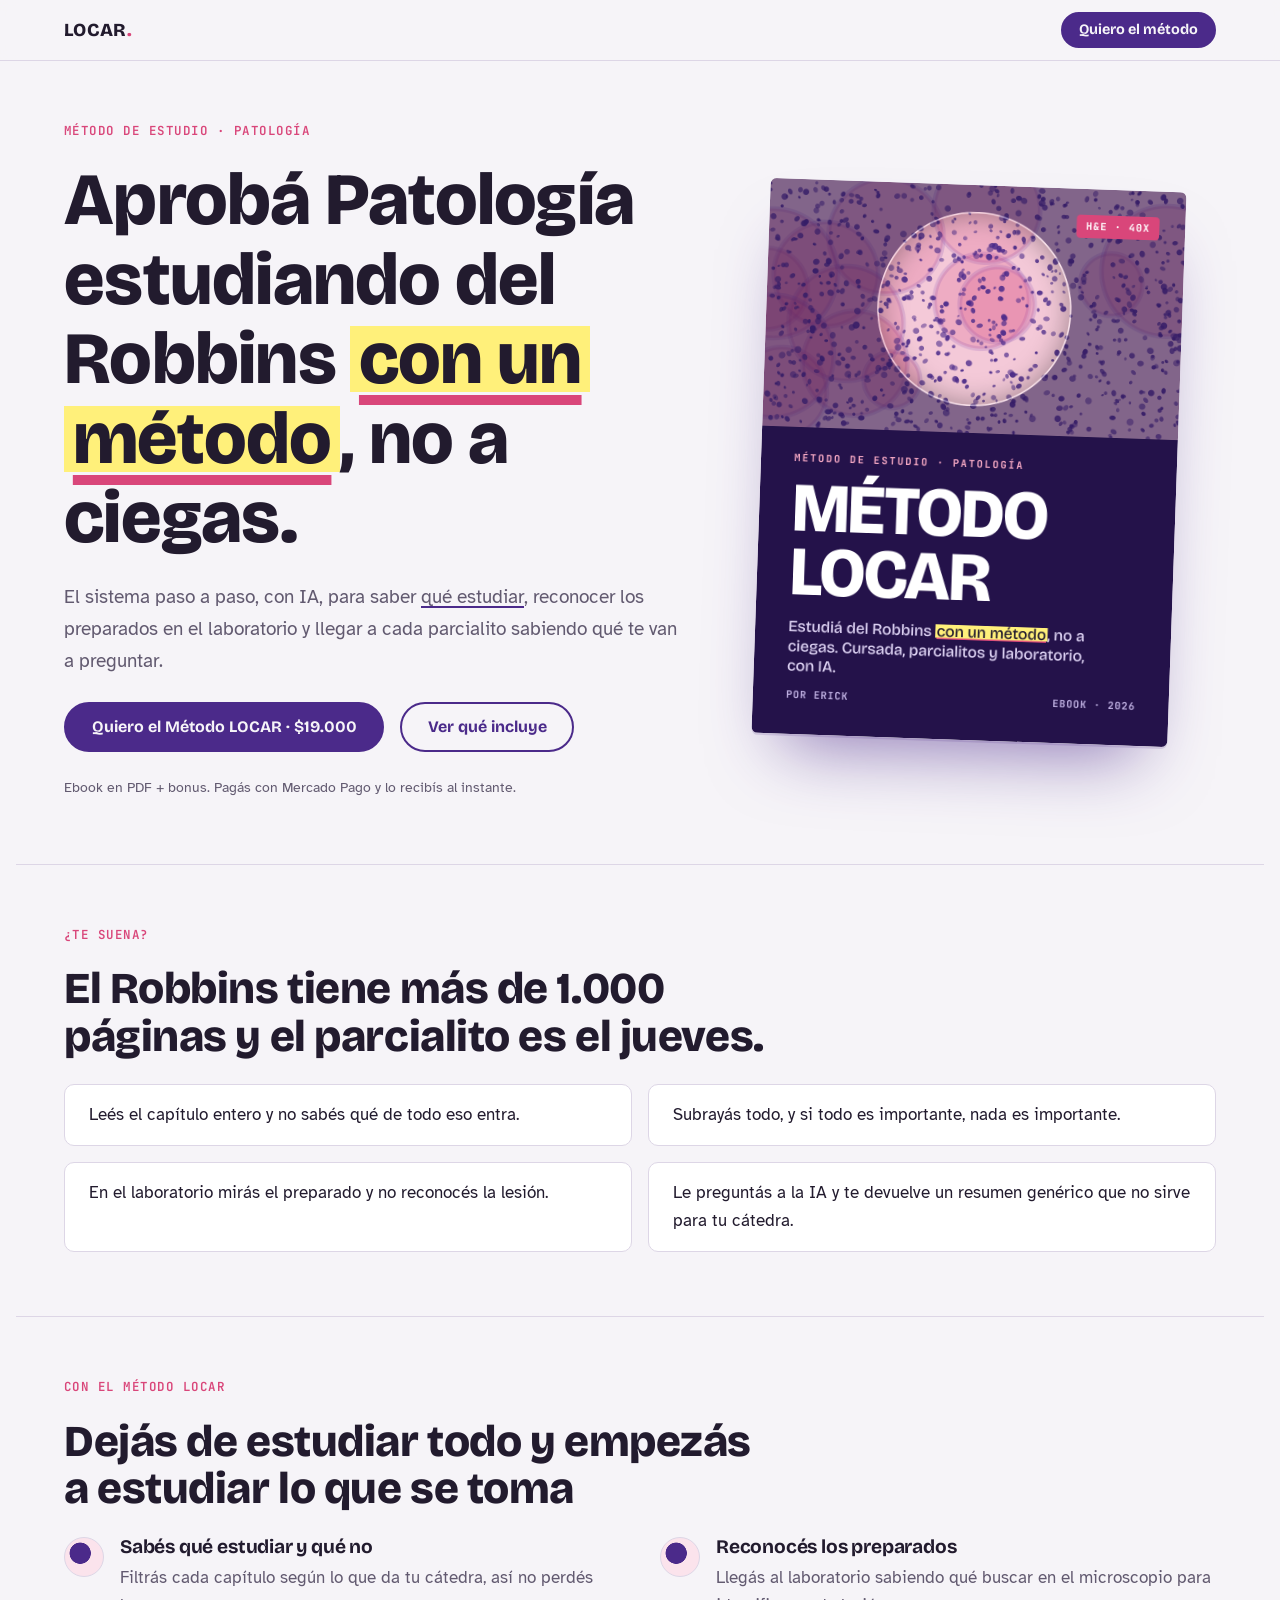
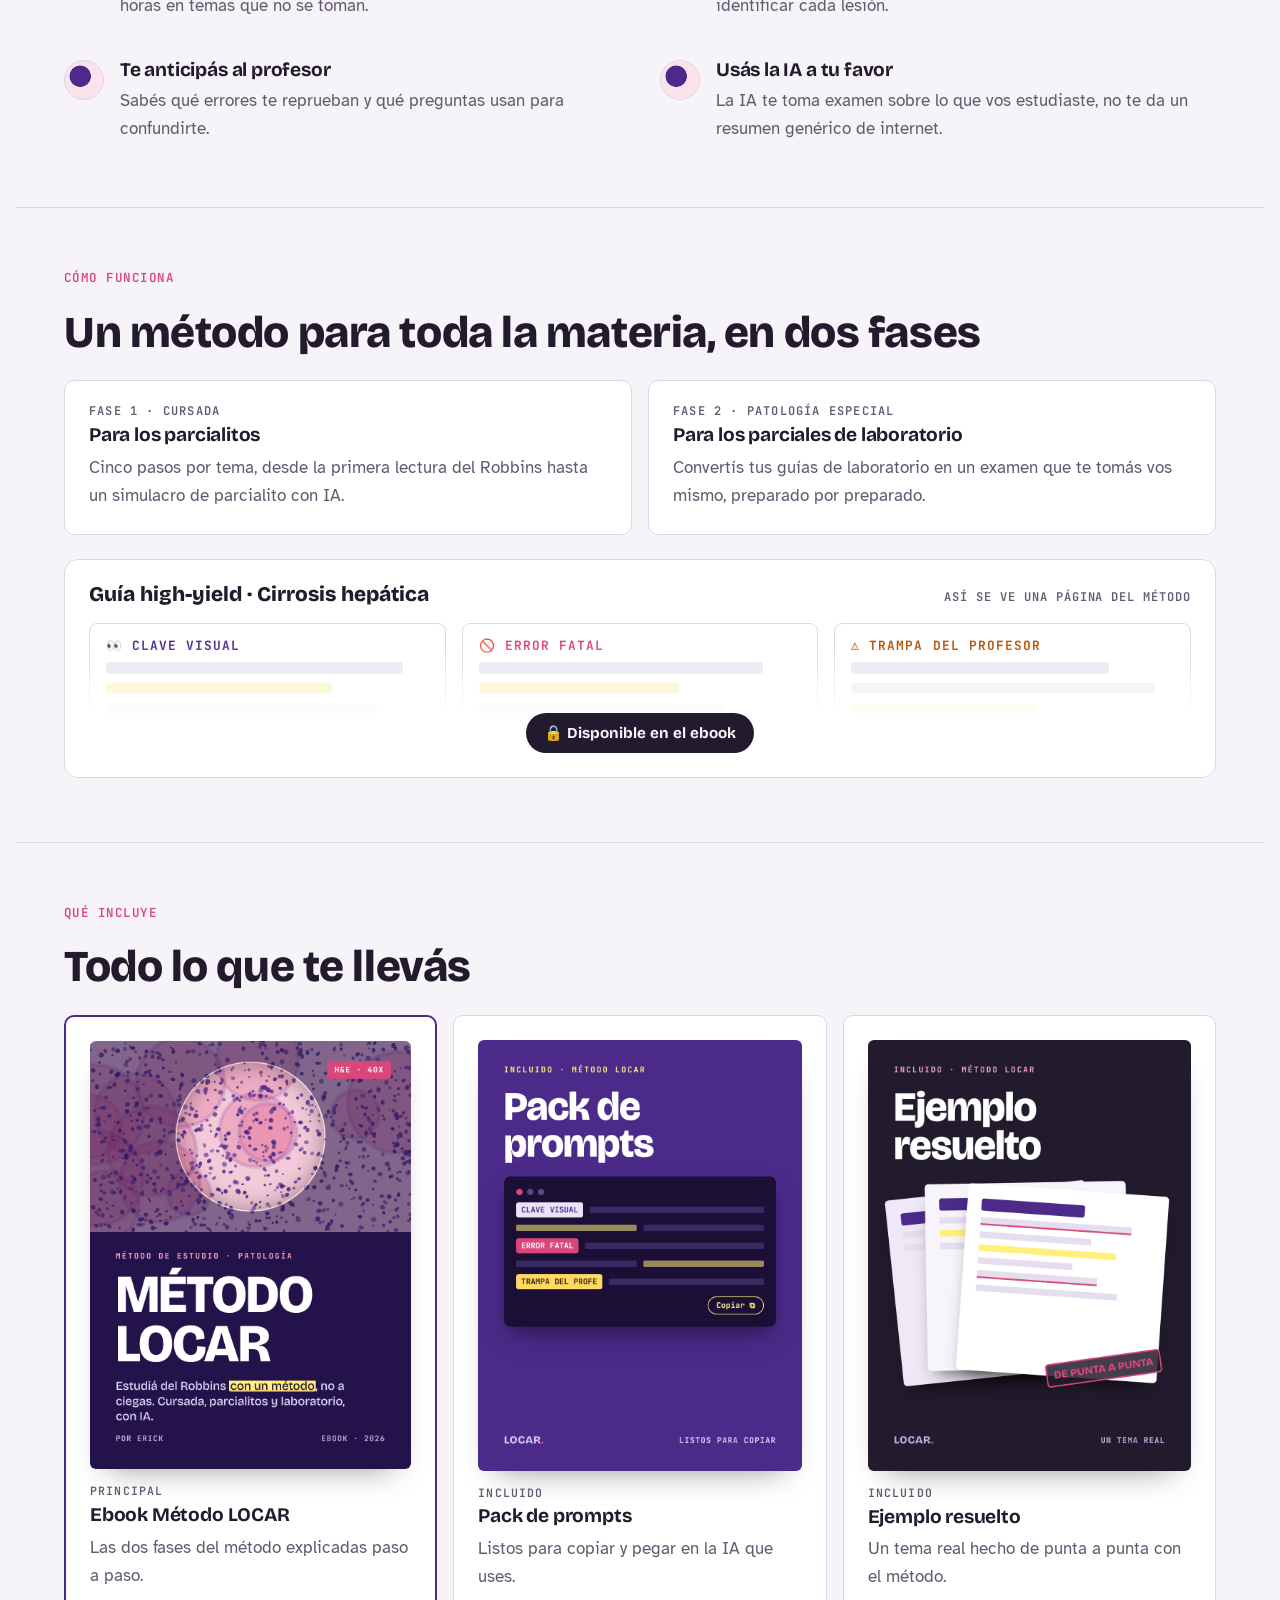
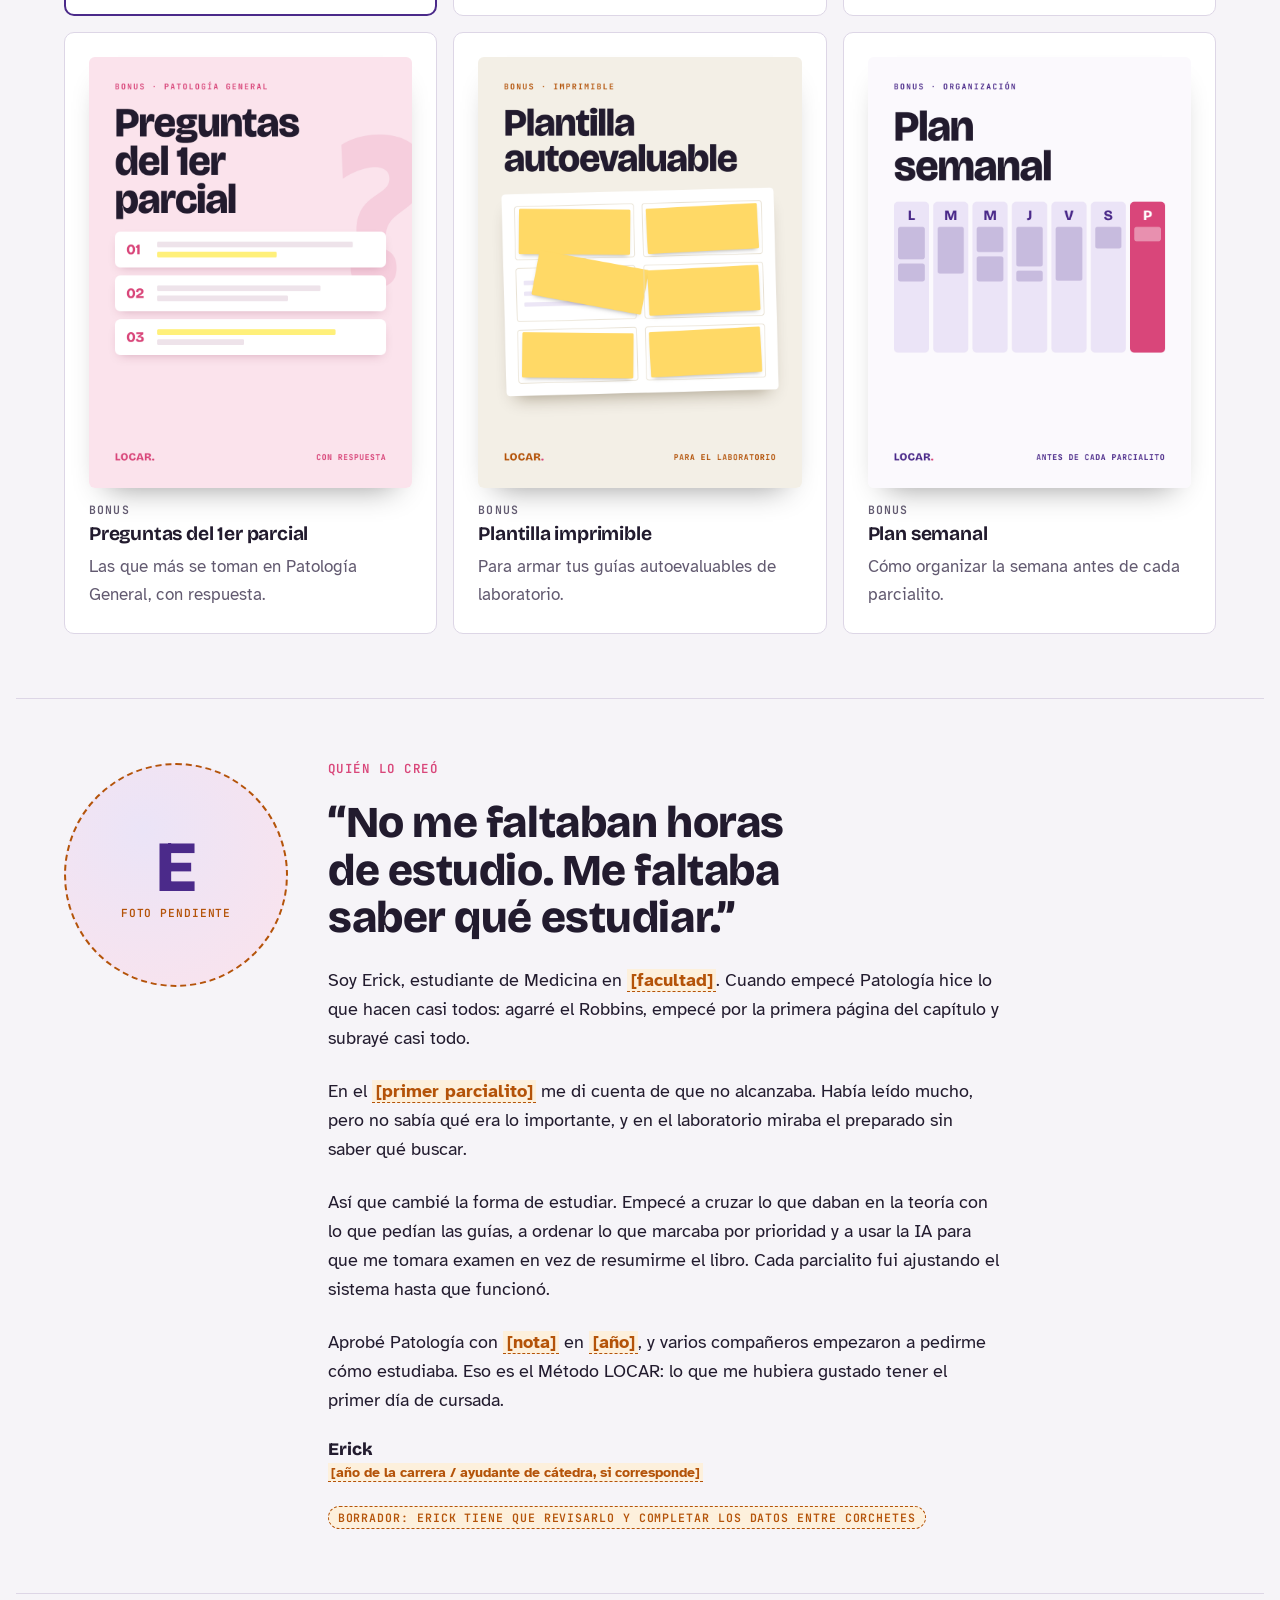
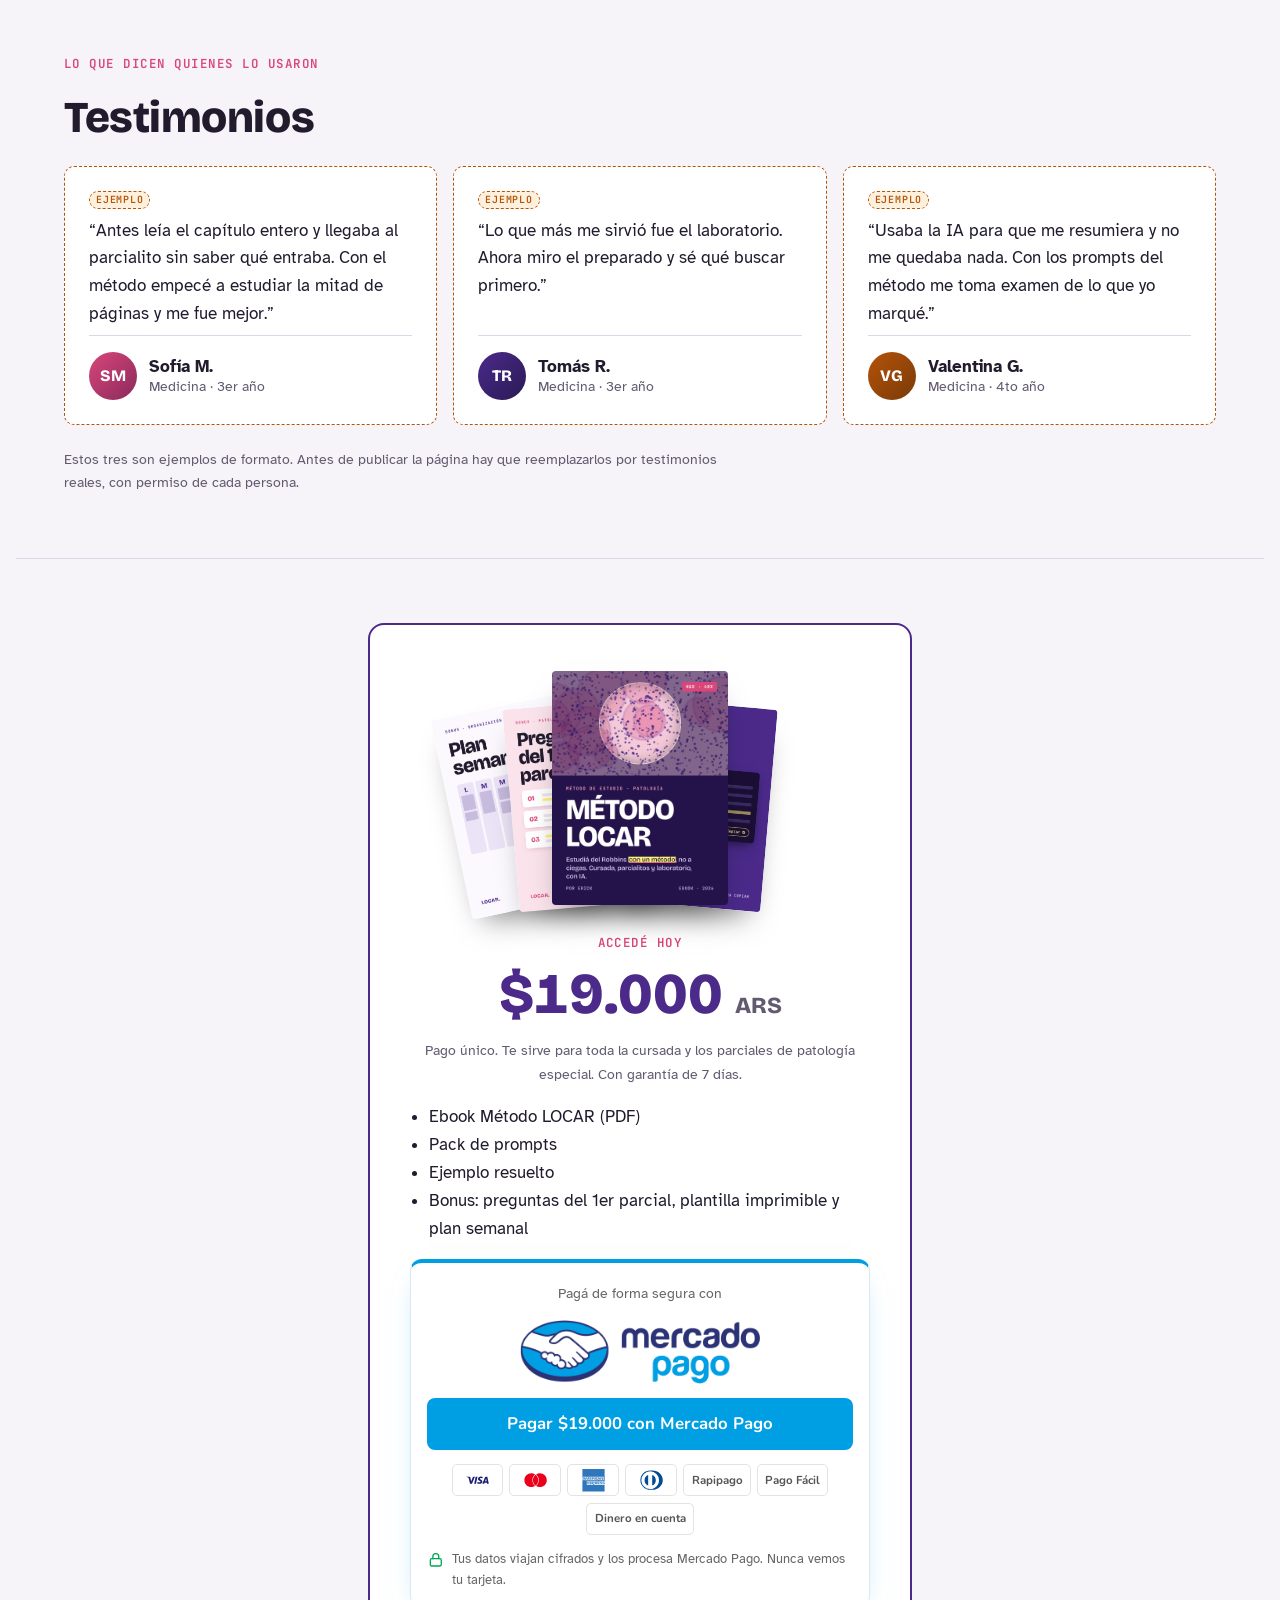
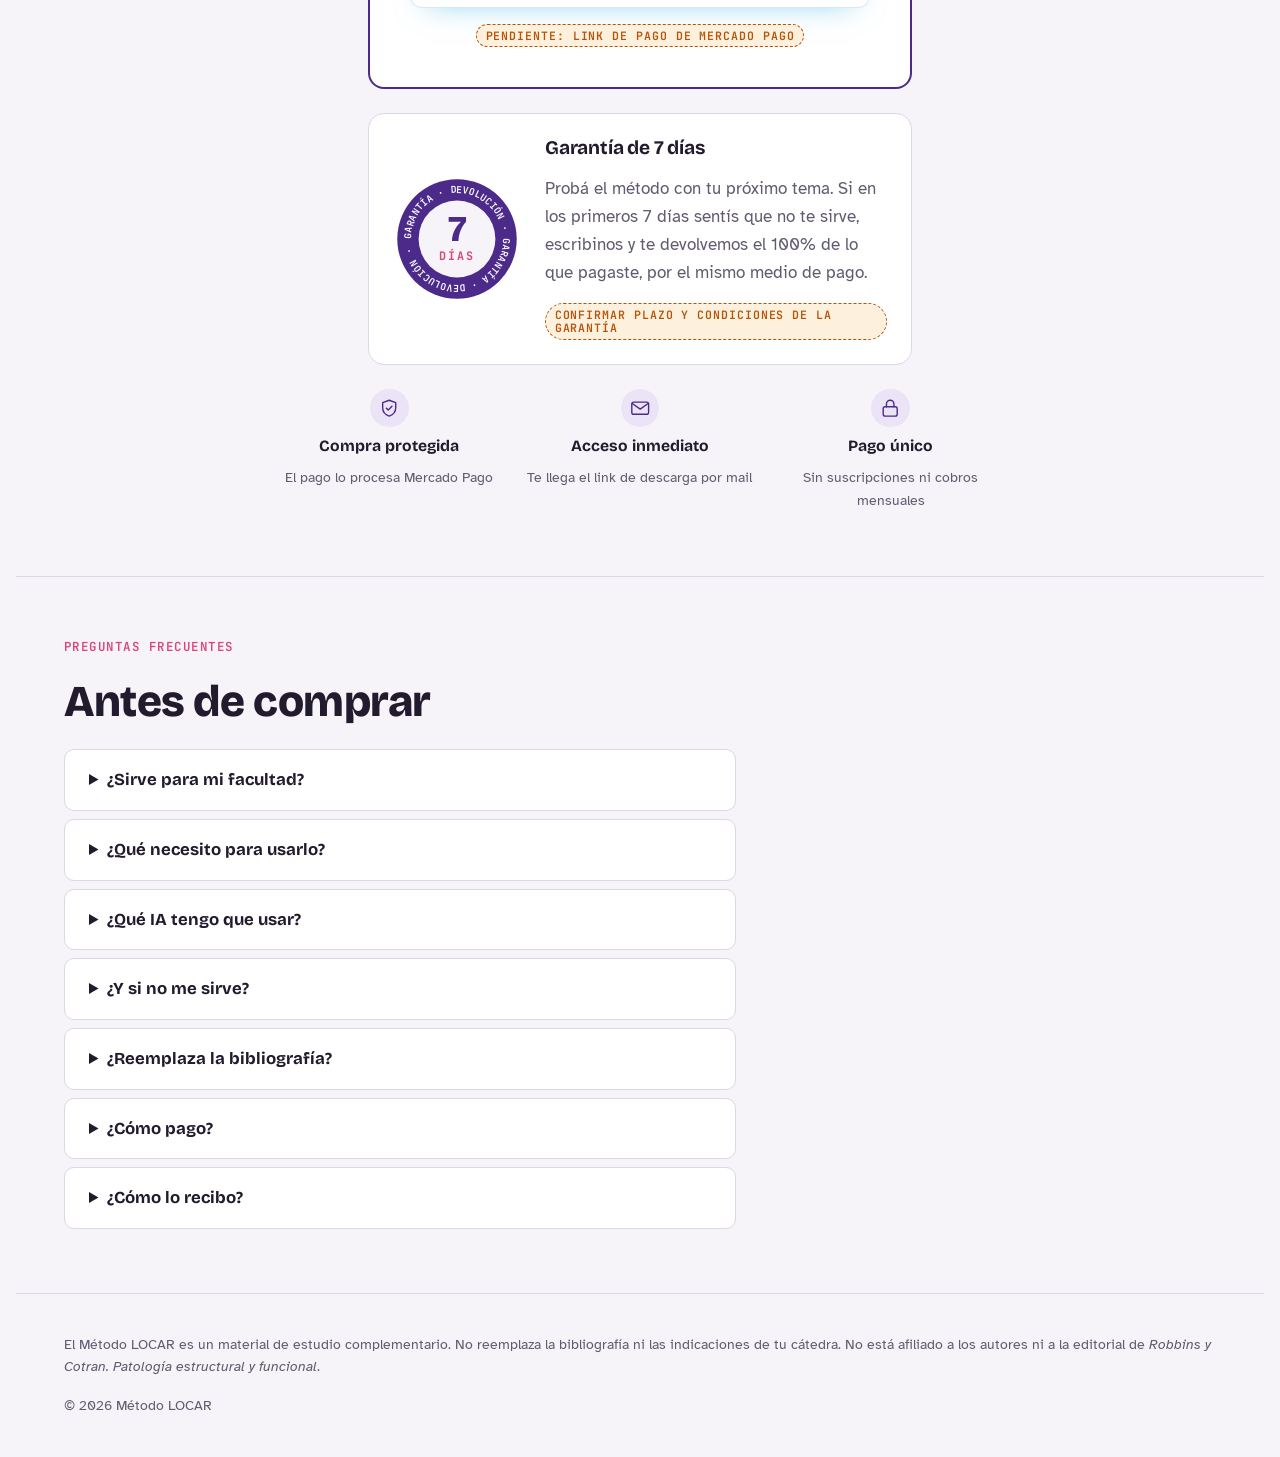
==== commit f80b59c7: "Logo de Mercado Pago provisto por el equipo en el checkout Co-Authored-By: Claude Opus 5.5 <noreply@" ====
--- a/landing-portadas-claude.html
+++ b/landing-portadas-claude.html
@@ -164,7 +164,7 @@
 /* Checkout con identidad de Mercado Pago: colores fijos en ambos temas */
 .mp-panel { display: grid; gap: .9rem; justify-items: center; background: #ffffff; color: #333333; border: 1px solid #d8e9f5; border-top: 4px solid #009ee3; border-radius: 12px; padding: 1.25rem 1rem 1rem; box-shadow: 0 10px 30px -18px rgba(0,158,227,.6); }
 .mp-kicker { font-size: .85rem; color: #666666; }
-.mp-brand { display: flex; align-items: center; gap: .6rem; }
+.mp-logo { width: 15rem; max-width: 100%; height: auto; }
 .mp-oval { width: 4.2rem; height: 4.2rem; }
 .mp-word { display: flex; flex-direction: column; font: 800 1.55rem/.92 "Nunito", var(--f-display); letter-spacing: -.01em; text-align: left; }
 .mp-word b:first-child { color: #2d3277; }
@@ -414,7 +414,7 @@
       </ul>
       <div class="mp-panel">
         <p class="mp-kicker">Pagá de forma segura con</p>
-        <div class="mp-brand" role="img" aria-label="Mercado Pago"><svg class="mp-oval" viewBox="0 0 24 24" aria-hidden="true"><ellipse cx="12" cy="11.9" rx="11.7" ry="7.9" fill="#00b1ea"/><path fill="#2d3277" d="M11.115 16.479a.93.927 0 0 1-.939-.886c-.002-.042-.006-.155-.103-.155-.04 0-.074.023-.113.059-.112.103-.254.206-.46.206a.816.814 0 0 1-.305-.066c-.535-.214-.542-.578-.521-.725.006-.038.007-.08-.02-.11l-.032-.03h-.034c-.027 0-.055.012-.093.039a.788.786 0 0 1-.454.16.7.699 0 0 1-.253-.05c-.708-.27-.65-.928-.617-1.126.005-.041-.005-.072-.03-.092l-.05-.04-.047.043a.728.726 0 0 1-.505.203.73.728 0 0 1-.732-.725c0-.4.328-.722.732-.722.364 0 .675.27.721.63l.026.195.11-.165c.01-.018.307-.46.852-.46.102 0 .21.016.316.05.434.13.508.52.519.68.008.094.075.1.09.1.037 0 .064-.024.083-.045a.746.744 0 0 1 .54-.225c.128 0 .263.03.402.09.69.293.379 1.158.374 1.167-.058.144-.061.207-.005.244l.027.013h.02c.03 0 .07-.014.134-.035.093-.032.235-.08.367-.08a.944.942 0 0 1 .94.93.936.934 0 0 1-.94.928zm7.302-4.171c-1.138-.98-3.768-3.24-4.481-3.77-.406-.302-.685-.462-.928-.533a1.559 1.554 0 0 0-.456-.07c-.182 0-.376.032-.58.095-.46.145-.918.505-1.362.854l-.023.018c-.414.324-.84.66-1.164.73a1.986 1.98 0 0 1-.43.049c-.362 0-.687-.104-.81-.258-.02-.025-.007-.066.04-.125l.008-.008 1-1.067c.783-.774 1.525-1.506 3.23-1.545h.085c1.062 0 2.12.469 2.24.524a7.03 7.03 0 0 0 3.056.724c1.076 0 2.188-.263 3.354-.795a9.135 9.11 0 0 0-.405-.317c-1.025.44-2.003.66-2.946.66-.962 0-1.925-.229-2.858-.68-.05-.022-1.22-.567-2.44-.57-.032 0-.065 0-.096.002-1.434.033-2.24.536-2.782.976-.528.013-.982.138-1.388.25-.361.1-.673.186-.979.185-.125 0-.35-.01-.37-.012-.35-.01-2.115-.437-3.518-.962-.143.1-.28.203-.415.31 1.466.593 3.25 1.053 3.812 1.089.157.01.323.027.491.027.372 0 .744-.103 1.104-.203.213-.059.446-.123.692-.17l-.196.194-1.017 1.087c-.08.08-.254.294-.14.557a.705.703 0 0 0 .268.292c.243.162.677.27 1.08.271.152 0 .297-.015.43-.044.427-.095.874-.448 1.349-.82.377-.296.913-.672 1.323-.782a1.494 1.49 0 0 1 .37-.05.611.61 0 0 1 .095.005c.27.034.533.125 1.003.472.835.62 4.531 3.815 4.566 3.846.002.002.238.203.22.537-.007.186-.11.352-.294.466a.902.9 0 0 1-.484.15.804.802 0 0 1-.428-.124c-.014-.01-1.28-1.157-1.746-1.543-.074-.06-.146-.115-.22-.115a.122.122 0 0 0-.096.045c-.073.09.01.212.105.294l1.48 1.47c.002 0 .184.17.204.395.012.244-.106.447-.35.606a.957.955 0 0 1-.526.171.766.764 0 0 1-.42-.127l-.214-.206a21.035 20.978 0 0 0-1.08-1.009c-.072-.058-.148-.112-.221-.112a.127.127 0 0 0-.094.038c-.033.037-.056.103.028.212a.698.696 0 0 0 .075.083l1.078 1.198c.01.01.222.26.024.511l-.038.048a1.18 1.178 0 0 1-.1.096c-.184.15-.43.164-.527.164a.8.798 0 0 1-.147-.012c-.106-.018-.178-.048-.212-.089l-.013-.013c-.06-.06-.602-.609-1.054-.98-.059-.05-.133-.11-.21-.11a.128.128 0 0 0-.096.042c-.09.096.044.24.1.293l.92 1.003a.204.204 0 0 1-.033.062c-.033.044-.144.155-.479.196a.91.907 0 0 1-.122.007c-.345 0-.712-.164-.902-.264a1.343 1.34 0 0 0 .13-.576 1.368 1.365 0 0 0-1.42-1.357c.024-.342-.025-.99-.697-1.274a1.455 1.452 0 0 0-.575-.125c-.146 0-.287.025-.42.075a1.153 1.15 0 0 0-.671-.564 1.52 1.515 0 0 0-.494-.085c-.28 0-.537.08-.767.242a1.168 1.165 0 0 0-.903-.43 1.173 1.17 0 0 0-.82.335c-.287-.217-1.425-.93-4.467-1.613a17.39 17.344 0 0 1-.692-.189 4.822 4.82 0 0 0-.077.494l.67.157c3.108.682 4.136 1.391 4.309 1.525a1.145 1.142 0 0 0-.09.442 1.16 1.158 0 0 0 1.378 1.132c.096.467.406.821.879 1.003a1.165 1.162 0 0 0 .415.08c.09 0 .179-.012.266-.034.086.22.282.493.722.668a1.233 1.23 0 0 0 .457.094c.122 0 .241-.022.355-.063a1.373 1.37 0 0 0 1.269.841c.37.002.726-.147.985-.41.221.121.688.341 1.163.341.06 0 .118-.002.175-.01.47-.059.689-.24.789-.382a.571.57 0 0 0 .048-.078c.11.032.234.058.373.058.255 0 .501-.086.75-.265.244-.174.418-.424.444-.637v-.01c.083.017.167.026.251.026.265 0 .527-.082.773-.242.48-.31.562-.715.554-.98a1.28 1.279 0 0 0 .978-.194 1.04 1.04 0 0 0 .502-.808 1.088 1.085 0 0 0-.16-.653c.804-.342 2.636-1.003 4.795-1.483a4.734 4.721 0 0 0-.067-.492 27.742 27.667 0 0 0-5.049 1.62zm5.123-.763c0 4.027-5.166 7.293-11.537 7.293-6.372 0-11.538-3.266-11.538-7.293 0-4.028 5.165-7.293 11.539-7.293 6.371 0 11.537 3.265 11.537 7.293zm.46.004c0-4.272-5.374-7.755-12-7.755S.002 7.277.002 11.55L0 12.004c0 4.533 4.695 8.203 11.999 8.203 7.347 0 12-3.67 12-8.204z"/></svg><span class="mp-word"><b>mercado</b><b>pago</b></span></div>
+        <img class="mp-logo" src="assets/logos/mercadopago-logo.png" width="290" height="77" alt="Mercado Pago">
         <a class="mp-btn" href="#comprar" id="mp-checkout" data-mp-link="">Pagar $19.000 con Mercado Pago</a>
         <div class="pay-row" aria-label="Tarjetas aceptadas">
           <span class="pay-chip" title="Visa"><svg viewBox="0 0 24 24" role="img" aria-label="Visa"><path fill="#1A1F71" d="M9.112 8.262L5.97 15.758H3.92L2.374 9.775c-.094-.368-.175-.503-.461-.658C1.447 8.864.677 8.627 0 8.479l.046-.217h3.3a.904.904 0 01.894.764l.817 4.338 2.018-5.102zm8.033 5.049c.008-1.979-2.736-2.088-2.717-2.972.006-.269.262-.555.822-.628a3.66 3.66 0 011.913.336l.34-1.59a5.207 5.207 0 00-1.814-.333c-1.917 0-3.266 1.02-3.278 2.479-.012 1.079.963 1.68 1.698 2.04.756.367 1.01.603 1.006.931-.005.504-.602.725-1.16.734-.975.015-1.54-.263-1.992-.473l-.351 1.642c.453.208 1.289.39 2.156.398 2.037 0 3.37-1.006 3.377-2.564m5.061 2.447H24l-1.565-7.496h-1.656a.883.883 0 00-.826.55l-2.909 6.946h2.036l.405-1.12h2.488zm-2.163-2.656l1.02-2.815.588 2.815zm-8.16-4.84l-1.603 7.496H8.34l1.605-7.496z"/></svg></span><span class="pay-chip" title="Mastercard"><svg viewBox="0 0 24 24" role="img" aria-label="Mastercard"><path fill="#EB001B" d="M11.343 18.031c.058.049.12.098.181.146-1.177.783-2.59 1.238-4.107 1.238C3.32 19.416 0 16.096 0 12c0-4.095 3.32-7.416 7.416-7.416 1.518 0 2.931.456 4.105 1.238-.06.051-.12.098-.165.15C9.6 7.489 8.595 9.688 8.595 12c0 2.311 1.001 4.51 2.748 6.031zm5.241-13.447c-1.52 0-2.931.456-4.105 1.238.06.051.12.098.165.15C14.4 7.489 15.405 9.688 15.405 12c0 2.31-1.001 4.507-2.748 6.031-.058.049-.12.098-.181.146 1.177.783 2.588 1.238 4.107 1.238C20.68 19.416 24 16.096 24 12c0-4.094-3.32-7.416-7.416-7.416zM12 6.174c-.096.075-.189.15-.28.231C10.156 7.764 9.169 9.765 9.169 12c0 2.236.987 4.236 2.551 5.595.09.08.185.158.28.232.096-.074.189-.152.28-.232 1.563-1.359 2.551-3.359 2.551-5.595 0-2.235-.987-4.236-2.551-5.595-.09-.08-.184-.156-.28-.231z"/></svg></span><span class="pay-chip" title="American Express"><svg viewBox="0 0 24 24" role="img" aria-label="American Express"><path fill="#2E77BC" d="M16.015 14.378c0-.32-.135-.496-.344-.622-.21-.12-.464-.135-.81-.135h-1.543v2.82h.675v-1.027h.72c.24 0 .39.024.478.125.12.13.104.38.104.55v.35h.66v-.555c-.002-.25-.017-.376-.108-.516-.06-.08-.18-.18-.33-.234l.02-.008c.18-.072.48-.297.48-.747zm-.87.407l-.028-.002c-.09.053-.195.058-.33.058h-.81v-.63h.824c.12 0 .24 0 .33.05.098.048.156.147.15.255 0 .12-.045.215-.134.27zM20.297 15.837H19v.6h1.304c.676 0 1.05-.278 1.05-.884 0-.28-.066-.448-.187-.582-.153-.133-.392-.193-.73-.207l-.376-.015c-.104 0-.18 0-.255-.03-.09-.03-.15-.105-.15-.21 0-.09.017-.166.09-.21.083-.046.177-.066.272-.06h1.23v-.602h-1.35c-.704 0-.958.437-.958.84 0 .9.776.855 1.407.87.104 0 .18.015.225.06.046.03.082.106.082.18 0 .077-.035.15-.08.18-.06.053-.15.07-.277.07zM0 0v10.096L.81 8.22h1.75l.225.464V8.22h2.043l.45 1.02.437-1.013h6.502c.295 0 .56.057.756.236v-.23h1.787v.23c.307-.17.686-.23 1.12-.23h2.606l.24.466v-.466h1.918l.254.465v-.466h1.858v3.948H20.87l-.36-.6v.585h-2.353l-.256-.63h-.583l-.27.614h-1.213c-.48 0-.84-.104-1.08-.24v.24h-2.89v-.884c0-.12-.03-.12-.105-.135h-.105v1.036H6.067v-.48l-.21.48H4.69l-.202-.48v.465H2.235l-.256-.624H1.4l-.256.624H0V24h23.786v-7.108c-.27.135-.613.18-.973.18H21.09v-.255c-.21.165-.57.255-.914.255H14.71v-.9c0-.12-.018-.12-.12-.12h-.075v1.022h-1.8v-1.066c-.298.136-.643.15-.928.136h-.214v.915h-2.18l-.54-.617-.57.6H4.742v-3.93h3.61l.518.602.554-.6h2.412c.28 0 .74.03.942.225v-.24h2.177c.202 0 .644.045.903.225v-.24h3.265v.24c.163-.164.508-.24.803-.24h1.89v.24c.194-.15.464-.24.84-.24h1.176V0H0zM21.156 14.955c.004.005.006.012.01.016.01.01.024.01.032.02l-.042-.035zM23.828 13.082h.065v.555h-.065zM23.865 15.03v-.005c-.03-.025-.046-.048-.075-.07-.15-.153-.39-.215-.764-.225l-.36-.012c-.12 0-.194-.007-.27-.03-.09-.03-.15-.105-.15-.21 0-.09.03-.16.09-.204.076-.045.15-.05.27-.05h1.223v-.588h-1.283c-.69 0-.96.437-.96.84 0 .9.78.855 1.41.87.104 0 .18.015.224.06.046.03.076.106.076.18 0 .07-.034.138-.09.18-.045.056-.136.07-.27.07h-1.288v.605h1.287c.42 0 .734-.118.9-.36h.03c.09-.134.135-.3.135-.523 0-.24-.045-.39-.135-.526zM18.597 14.208v-.583h-2.235V16.458h2.235v-.585h-1.57v-.57h1.533v-.584h-1.532v-.51M13.51 8.787h.685V11.6h-.684zM13.126 9.543l-.007.006c0-.314-.13-.5-.34-.624-.217-.125-.47-.135-.81-.135H10.43v2.82h.674v-1.034h.72c.24 0 .39.03.487.12.122.136.107.378.107.548v.354h.677v-.553c0-.25-.016-.375-.11-.516-.09-.107-.202-.19-.33-.237.172-.07.472-.3.472-.75zm-.855.396h-.015c-.09.054-.195.056-.33.056H11.1v-.623h.825c.12 0 .24.004.33.05.09.04.15.128.15.25s-.047.22-.134.266zM15.92 9.373h.632v-.6h-.644c-.464 0-.804.105-1.02.33-.286.3-.362.69-.362 1.11 0 .512.123.833.36 1.074.232.238.645.31.97.31h.78l.255-.627h1.39l.262.627h1.36v-2.11l1.272 2.11h.95l.002.002V8.786h-.684v1.963l-1.18-1.96h-1.02V11.4L18.11 8.744h-1.004l-.943 2.22h-.3c-.177 0-.362-.03-.468-.134-.125-.15-.186-.36-.186-.662 0-.285.08-.51.194-.63.133-.135.272-.165.516-.165zm1.668-.108l.464 1.118v.002h-.93l.466-1.12zM2.38 10.97l.254.628H4V9.393l.972 2.205h.584l.973-2.202.015 2.202h.69v-2.81H6.118l-.807 1.904-.876-1.905H3.343v2.663L2.205 8.787h-.997L.01 11.597h.72l.26-.626h1.39zm-.688-1.705l.46 1.118-.003.002h-.915l.457-1.12zM11.856 13.62H9.714l-.85.923-.825-.922H5.346v2.82H8l.855-.932.824.93h1.302v-.94h.838c.6 0 1.17-.164 1.17-.945l-.006-.003c0-.78-.598-.93-1.128-.93zM7.67 15.853l-.014-.002H6.02v-.557h1.47v-.574H6.02v-.51H7.7l.733.82-.764.824zm2.642.33l-1.03-1.147 1.03-1.108v2.253zm1.553-1.258h-.885v-.717h.885c.24 0 .42.098.42.344 0 .243-.15.372-.42.372zM9.967 9.373v-.586H7.73V11.6h2.237v-.58H8.4v-.564h1.527V9.88H8.4v-.507"/></svg></span><span class="pay-chip" title="Diners Club"><svg viewBox="0 0 24 24" role="img" aria-label="Diners Club"><path fill="#004C97" d="M16.506 11.982a6.026 6.026 0 0 0-3.866-5.618V17.6a6.025 6.025 0 0 0 3.866-5.618zM8.33 17.598V6.365a6.03 6.03 0 0 0-3.863 5.617 6.028 6.028 0 0 0 3.863 5.616zm2.156-15.113A9.497 9.497 0 0 0 .99 11.982a9.495 9.495 0 0 0 9.495 9.494c5.245 0 9.495-4.25 9.496-9.494a9.499 9.499 0 0 0-9.496-9.497Zm-.023 19.888C4.723 22.4 0 17.75 0 12.09 0 5.905 4.723 1.626 10.463 1.627h2.69C18.822 1.627 24 5.903 24 12.09c0 5.658-5.176 10.283-10.848 10.283"/></svg></span>
